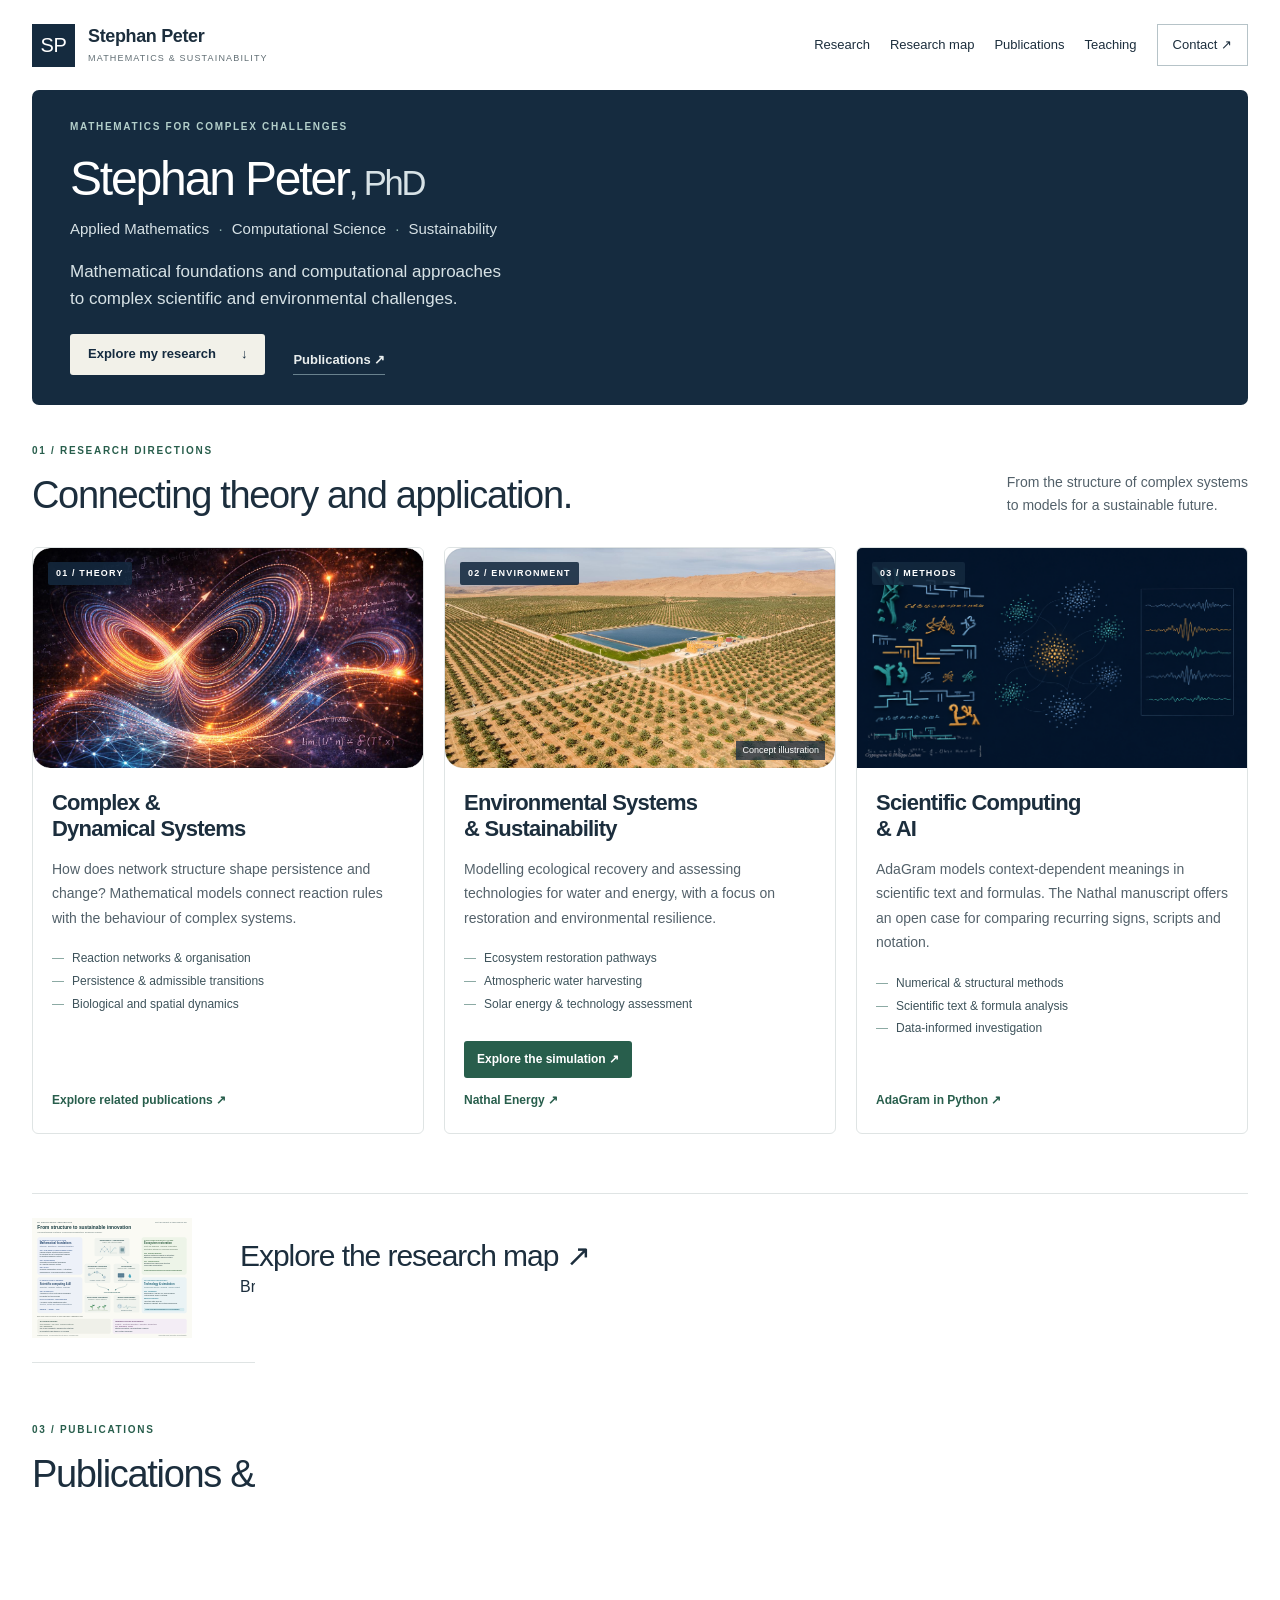
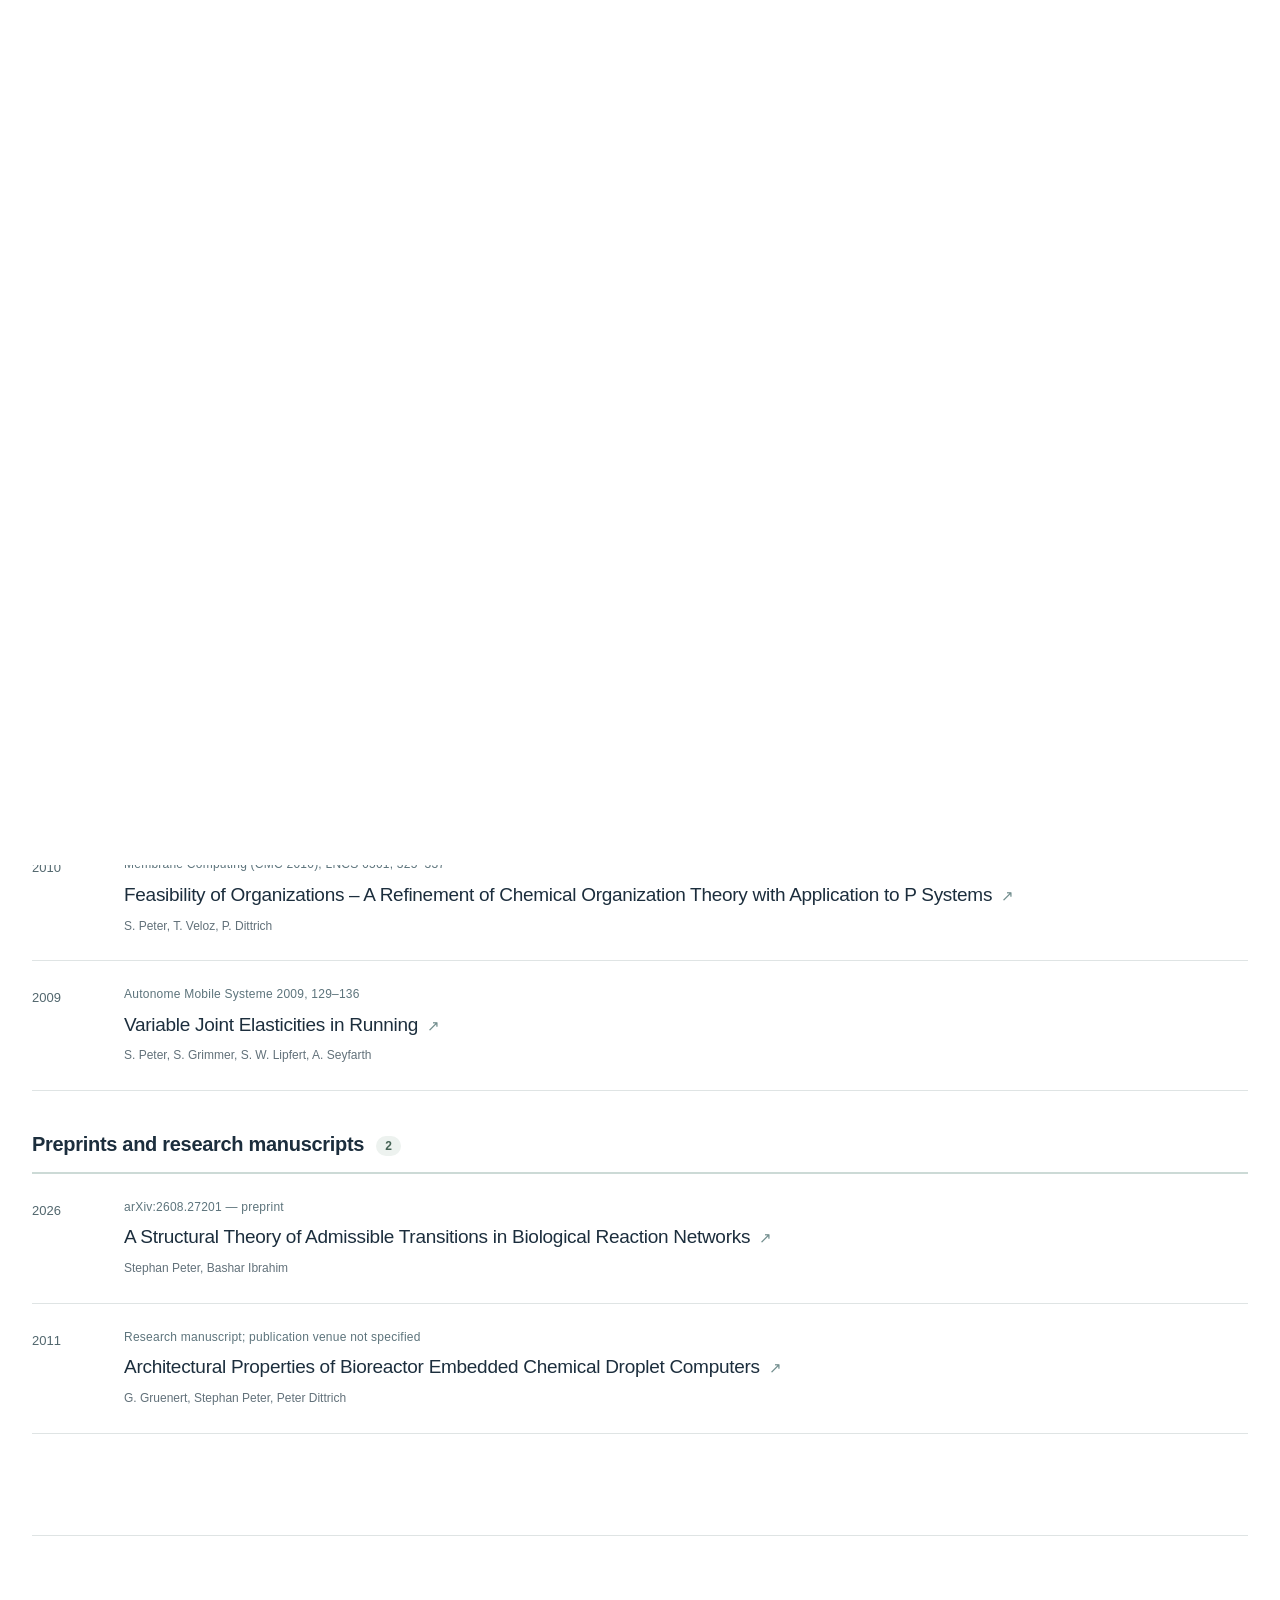
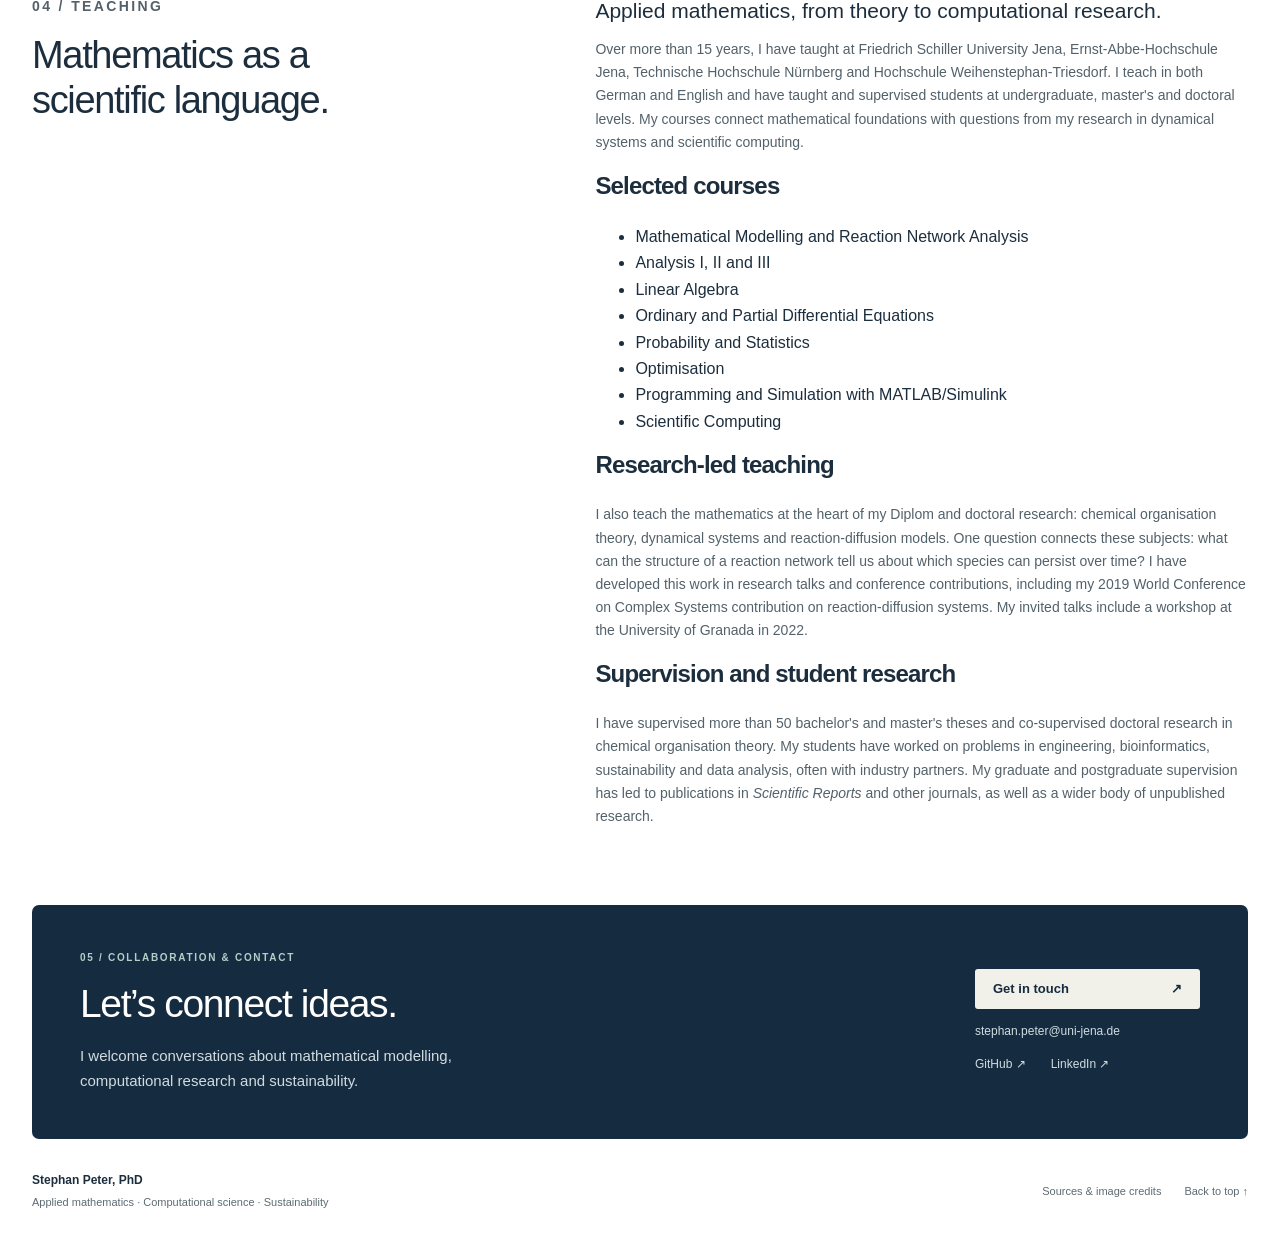
==== index.html @ e154c9c9 "Clarify teaching institutions, languages and supervision outcomes" ====
<!doctype html><html lang="en"><head><meta charset="utf-8"><meta name="viewport" content="width=device-width,initial-scale=1"><meta name="theme-color" content="#152b3f"><title>Stephan Peter, PhD — Mathematics, Computing & Sustainability</title><meta name="description" content="Stephan Peter's research in complex systems, scientific computing and sustainability. Explore publications, research connections and the Nathal Energy simulation."><link rel="icon" href="assets/favicon.svg" type="image/svg+xml"><link rel="stylesheet" href="style.css"><script src="script.js" defer></script></head><body><a class="skip" href="#main">Skip to content</a><header class="site-header"><a class="brand" href="index.html" aria-label="Stephan Peter home"><span class="monogram">SP</span><span>Stephan Peter<span class="brand-sub">MATHEMATICS & SUSTAINABILITY</span></span></a><button class="menu-toggle" aria-controls="navigation" aria-expanded="false">Menu <span aria-hidden="true">☰</span></button><nav id="navigation" aria-label="Main navigation"><a href="index.html#research">Research</a><a href="index.html#research-map">Research map</a><a href="index.html#publications">Publications</a><a href="index.html#teaching">Teaching</a><a href="index.html#contact" class="nav-contact">Contact <span aria-hidden="true">↗</span></a></nav></header><main id="main"><section class="hero" aria-labelledby="hero-title"><div class="hero-inner"><p class="eyebrow light">MATHEMATICS FOR COMPLEX CHALLENGES</p><h1 id="hero-title">Stephan Peter<span class="degree">, PhD</span></h1><p class="hero-fields">Applied Mathematics <span>·</span> Computational Science <span>·</span> Sustainability</p><p class="hero-copy">Mathematical foundations and computational approaches<br class="desktop-break"> to complex scientific and environmental challenges.</p><div class="hero-links"><a class="button cream" href="#research">Explore my research <span aria-hidden="true">↓</span></a><a class="text-link light-link" href="#publications">Publications <span aria-hidden="true">↗</span></a></div></div></section>
<section class="section research" id="research" aria-labelledby="research-title"><div class="section-heading"><div><p class="eyebrow">01 / RESEARCH DIRECTIONS</p><h2 id="research-title">Connecting theory and application.</h2></div><p>From the structure of complex systems<br> to models for a sustainable future.</p></div><div class="research-grid">
<article class="research-card"><div class="card-image"><img src="attractor.png" alt="Luminous trajectories of a dynamical system"><span class="image-index">01 / THEORY</span></div><div class="card-content"><h3>Complex &amp;<br> Dynamical Systems</h3><p>How does network structure shape persistence and change? Mathematical models connect reaction rules with the behaviour of complex systems.</p><ul class="topics"><li>Reaction networks &amp; organisation</li><li>Persistence &amp; admissible transitions</li><li>Biological and spatial dynamics</li></ul><a class="card-link" href="#publications" data-filter-link="All">Explore related publications <span aria-hidden="true">↗</span></a></div></article>
<article class="research-card environment"><div class="card-image"><img src="restoration.png" alt="Orchard and water reservoir in a semi-arid landscape"><span class="image-index">02 / ENVIRONMENT</span><span class="image-note">Concept illustration</span></div><div class="card-content"><h3>Environmental Systems<br> &amp; Sustainability</h3><p>Modelling ecological recovery and assessing technologies for water and energy, with a focus on restoration and environmental resilience.</p><ul class="topics"><li>Ecosystem restoration pathways</li><li>Atmospheric water harvesting</li><li>Solar energy &amp; technology assessment</li></ul><div class="project-actions"><a class="button green" href="https://simulation.nathal-energy.com/en/" target="_blank" rel="noopener noreferrer">Explore the simulation ↗</a><a class="card-link" href="https://www.nathal-energy.com/en/" target="_blank" rel="noopener noreferrer">Nathal Energy ↗</a></div></div></article>
<article class="research-card"><div class="card-image"><img src="symbol-analysis.png" alt="Concept illustration of cryptograms, line codes, context embeddings and signal traces"><img src="assets/formulas.png" alt="Handwritten formula from the Nathal manuscript" style="position:absolute;left:2%;bottom:5%;width:30%;height:13%;object-fit:cover;object-position:top;mix-blend-mode:screen;filter:invert(1)"><span class="image-index">03 / METHODS</span></div><div class="card-content"><h3>Scientific Computing<br> &amp; AI</h3><p>AdaGram models context-dependent meanings in scientific text and formulas. The Nathal manuscript offers an open case for comparing recurring signs, scripts and notation.</p><ul class="topics"><li>Numerical &amp; structural methods</li><li>Scientific text &amp; formula analysis</li><li>Data-informed investigation</li></ul><a class="card-link" href="https://doi.org/10.3390/math13142241" target="_blank" rel="noopener noreferrer">AdaGram in Python ↗</a></div></article></div>
<aside class="manuscript" hidden style="display:none"><div class="manuscript-symbol" aria-hidden="true">⌁</div><div><p class="eyebrow">OPEN RESEARCH QUESTION / SCIENTIFIC COMPUTING & AI</p><h3>The Nathal manuscript</h3><p>A symbolic system awaiting decryption. An invitation to investigate patterns, structure and possible interpretations through computational and interdisciplinary approaches.</p></div><div class="manuscript-links"><a href="https://doi.org/10.13140/RG.2.2.14390.41284" target="_blank" rel="noopener noreferrer">Read the research invitation ↗</a><a href="https://github.com/stephanpeter/line-code" target="_blank" rel="noopener noreferrer">Explore the project on GitHub ↗</a></div></aside></section>
<section class="map-section" id="research-map" aria-labelledby="map-title" style="padding-block:24px"><a href="research-map.html" style="display:flex;align-items:center;gap:clamp(16px,4vw,48px);color:inherit;text-decoration:none"><img src="assets/research-map.svg" alt="" width="160" height="120" style="width:min(27vw,160px);height:auto"><div><h2 id="map-title" style="font-size:clamp(19px,3vw,30px)">Explore the research map &#8599;</h2><p>Browse the connections between research areas and publications.</p></div></a></section>
<section class="section publications" id="publications" aria-labelledby="pub-title"><div class="section-heading"><div><p class="eyebrow">03 / PUBLICATIONS</p><h2 id="pub-title">Publications &amp; research manuscripts.</h2></div><a class="text-link" href="https://scholar.google.de/citations?hl=en&amp;user=OOk8JN8AAAAJ" target="_blank" rel="noopener noreferrer">Google Scholar ↗</a></div><p class="publication-intro">Complete publication list, including journal articles, conference contributions, preprints and research manuscripts.</p><div class="filters" role="group" aria-label="Filter publications"><button class="active" data-filter="All" aria-pressed="true">All 22 entries</button><button data-filter="Journal" aria-pressed="false">Articles &amp; conferences · 20</button><button data-filter="Manuscript" aria-pressed="false">Preprints &amp; manuscripts · 2</button></div><p id="filter-status" class="publication-count" aria-live="polite">22 entries shown</p><div class="paper-list"><section class="pub-group" id="journal-articles"><h3 class="pub-group-title">Journal articles and conference contributions<span>20</span></h3><article class="paper" data-topic="Journal"><span class="paper-year">2027<small>Online 2026</small></span><div><p class="journal">MATCH Communications in Mathematical and in Computer Chemistry 97(3), 963–1010</p><h4><a href="https://doi.org/10.46793/match.97-3.12726" target="_blank" rel="noopener noreferrer">On Persistent Species and Organizations in Reaction–Diffusion–Advection Systems with Boundary Fluxes<span class="external" aria-hidden="true">↗</span></a></h4></div></article><article class="paper" data-topic="Journal"><span class="paper-year">2026<small></small></span><div><p class="journal">Ecological Modelling 519, 111685</p><h4><a href="https://doi.org/10.1016/j.ecolmodel.2026.111685" target="_blank" rel="noopener noreferrer">Reaction-network modeling of restoration pathways in semi-arid agroecosystems<span class="external" aria-hidden="true">↗</span></a></h4><p class="paper-authors">S. Peter, B. Ibrahim</p></div></article><article class="paper" data-topic="Journal"><span class="paper-year">2026<small></small></span><div><p class="journal">MATCH Communications in Mathematical and in Computer Chemistry 96(3), 781–817</p><h4><a href="https://doi.org/10.46793/match.96-3.03426" target="_blank" rel="noopener noreferrer">Chemical Organization Theory: A Structural Framework for Analyzing Reaction Networks<span class="external" aria-hidden="true">↗</span></a></h4><p class="paper-authors">S. Peter, B. Ibrahim</p></div></article><article class="paper" data-topic="Journal"><span class="paper-year">2026<small></small></span><div><p class="journal">Environmental Earth Sciences 85, 72</p><h4><a href="https://doi.org/10.1007/s12665-025-12789-x" target="_blank" rel="noopener noreferrer">Solar-driven atmospheric water yields under climate stress: A 23-year global data analysis<span class="external" aria-hidden="true">↗</span></a></h4><p class="paper-authors">S. Peter, M. B. Sunke, B. Ibrahim</p></div></article><article class="paper" data-topic="Journal"><span class="paper-year">2025<small></small></span><div><p class="journal">Mathematics 13(14), 2241</p><h4><a href="https://doi.org/10.3390/math13142241" target="_blank" rel="noopener noreferrer">AdaGram in Python: An AI Framework for Multi-Sense Embedding in Text and Scientific Formulas<span class="external" aria-hidden="true">↗</span></a></h4><p class="paper-authors">A. J. Arokiaraj, S. Ibrahim, A. Then, B. Ibrahim, S. Peter</p></div></article><article class="paper" data-topic="Journal"><span class="paper-year">2024<small></small></span><div><p class="journal">Mathematics 12(21), 3308</p><h4><a href="https://doi.org/10.3390/math12213308" target="_blank" rel="noopener noreferrer">Intuitive Innovation: Unconventional Modeling and Systems Neurology<span class="external" aria-hidden="true">↗</span></a></h4><p class="paper-authors">S. Peter, B. Ibrahim</p></div></article><article class="paper" data-topic="Journal"><span class="paper-year">2024<small></small></span><div><p class="journal">Biomedicines 12(10), 2334</p><h4><a href="https://doi.org/10.3390/biomedicines12102334" target="_blank" rel="noopener noreferrer">Cell Cycle Complexity: Exploring the Structure of Persistent Subsystems in 414 Models<span class="external" aria-hidden="true">↗</span></a></h4><p class="paper-authors">S. Peter, A. Josephraj, B. Ibrahim</p></div></article><article class="paper" data-topic="Journal"><span class="paper-year">2024<small></small></span><div><p class="journal">Scientific Reports 14, 11202</p><h4><a href="https://doi.org/10.1038/s41598-024-61836-3" target="_blank" rel="noopener noreferrer">Revealing the hierarchical structure of microbial communities<span class="external" aria-hidden="true">↗</span></a></h4><p class="paper-authors">B. Ruth, S. Peter, B. Ibrahim, P. Dittrich</p></div></article><article class="paper" data-topic="Journal"><span class="paper-year">2023<small></small></span><div><p class="journal">Scientific Reports 13, 17169</p><h4><a href="https://doi.org/10.1038/s41598-023-44244-x" target="_blank" rel="noopener noreferrer">Computing all persistent subspaces of a reaction-diffusion system<span class="external" aria-hidden="true">↗</span></a></h4><p class="paper-authors">S. Peter, L. Woitke, P. Dittrich, B. Ibrahim</p></div></article><article class="paper" data-topic="Journal"><span class="paper-year">2023<small></small></span><div><p class="journal">MATCH Communications in Mathematical and in Computer Chemistry 90(2), 471–494</p><h4><a href="https://doi.org/10.46793/match.90-2.471I" target="_blank" rel="noopener noreferrer">Persistent Subspaces of Reaction-Based Dynamical Systems<span class="external" aria-hidden="true">↗</span></a></h4><p class="paper-authors">B. Ibrahim, S. Peter</p></div></article><article class="paper" data-topic="Journal"><span class="paper-year">2022<small></small></span><div><p class="journal">Sustainability 14(9), 5525</p><h4><a href="https://doi.org/10.3390/su14095525" target="_blank" rel="noopener noreferrer">Performance Analysis of a Solar-Powered Multi-Purpose Supply Container<span class="external" aria-hidden="true">↗</span></a></h4><p class="paper-authors">S. Peter, M. Schirmer, P. Lathan, G. Stimpfl, B. Ibrahim</p></div></article><article class="paper" data-topic="Journal"><span class="paper-year">2021<small></small></span><div><p class="journal">SIAM Journal on Applied Dynamical Systems 20(4), 2037–2076</p><h4><a href="https://doi.org/10.1137/21M1396708" target="_blank" rel="noopener noreferrer">Linking Network Structure and Dynamics to Describe the Set of Persistent Species in Reaction-Diffusion Systems<span class="external" aria-hidden="true">↗</span></a></h4><p class="paper-authors">S. Peter, B. Ibrahim, P. Dittrich</p></div></article><article class="paper" data-topic="Journal"><span class="paper-year">2021<small>Online 2020</small></span><div><p class="journal">Viruses 13(1), 14</p><h4><a href="https://doi.org/10.3390/v13010014" target="_blank" rel="noopener noreferrer">Structure and Hierarchy of SARS-CoV-2 Infection Dynamics Models Revealed by Reaction Network Analysis<span class="external" aria-hidden="true">↗</span></a></h4><p class="paper-authors">S. Peter, P. Dittrich, B. Ibrahim</p></div></article><article class="paper" data-topic="Journal"><span class="paper-year">2020<small></small></span><div><p class="journal">Ecological Complexity 43, 100855</p><h4><a href="https://doi.org/10.1016/j.ecocom.2020.100855" target="_blank" rel="noopener noreferrer">Organizations in reaction-diffusion systems: Effects of diffusion and boundary conditions<span class="external" aria-hidden="true">↗</span></a></h4><p class="paper-authors">S. Peter, F. Ghanim, P. Dittrich, B. Ibrahim</p></div></article><article class="paper" data-topic="Journal"><span class="paper-year">2019<small></small></span><div><p class="journal">Viruses 11(5), 449</p><h4><a href="https://doi.org/10.3390/v11050449" target="_blank" rel="noopener noreferrer">Structure and Hierarchy of Influenza Virus Models Revealed by Reaction Network Analysis<span class="external" aria-hidden="true">↗</span></a></h4><p class="paper-authors">S. Peter, M. Hölzer, K. Lamkiewicz, P. S. di Fenizio, H. Al Hwaeer, M. Marz, et al.</p></div></article><article class="paper" data-topic="Journal"><span class="paper-year">2019<small></small></span><div><p class="journal">2019 4th World Conference on Complex Systems (WCCS)</p><h4><a href="https://doi.org/10.1109/ICoCS.2019.8930722" target="_blank" rel="noopener noreferrer">Chemical Organization Theory of Reaction-diffusion systems<span class="external" aria-hidden="true">↗</span></a></h4><p class="paper-authors">S. Peter, P. Dittrich, B. Ibrahim</p></div></article><article class="paper" data-topic="Journal"><span class="paper-year">2014<small></small></span><div><p class="journal">Bioinformatics 30(17), i475–i481</p><h4><a href="https://doi.org/10.1093/bioinformatics/btu453" target="_blank" rel="noopener noreferrer">Effects of small particle numbers on long-term behaviour in discrete biochemical systems<span class="external" aria-hidden="true">↗</span></a></h4><p class="paper-authors">P. Kreyssig, C. Wozar, S. Peter, T. Veloz, B. Ibrahim, P. Dittrich</p></div></article><article class="paper" data-topic="Journal"><span class="paper-year">2011<small></small></span><div><p class="journal">Advances in Complex Systems 14(1), 77–96</p><h4><a href="https://doi.org/10.1142/S0219525911002895" target="_blank" rel="noopener noreferrer">On the Relation between Organizations and Limit Sets in Chemical Reaction Systems<span class="external" aria-hidden="true">↗</span></a></h4><p class="paper-authors">S. Peter, P. Dittrich</p></div></article><article class="paper" data-topic="Journal"><span class="paper-year">2010<small></small></span><div><p class="journal">Membrane Computing (CMC 2010), LNCS 6501, 325–337</p><h4><a href="https://doi.org/10.1007/978-3-642-18123-8_25" target="_blank" rel="noopener noreferrer">Feasibility of Organizations – A Refinement of Chemical Organization Theory with Application to P Systems<span class="external" aria-hidden="true">↗</span></a></h4><p class="paper-authors">S. Peter, T. Veloz, P. Dittrich</p></div></article><article class="paper" data-topic="Journal"><span class="paper-year">2009<small></small></span><div><p class="journal">Autonome Mobile Systeme 2009, 129–136</p><h4><a href="https://doi.org/10.1007/978-3-642-10284-4_17" target="_blank" rel="noopener noreferrer">Variable Joint Elasticities in Running<span class="external" aria-hidden="true">↗</span></a></h4><p class="paper-authors">S. Peter, S. Grimmer, S. W. Lipfert, A. Seyfarth</p></div></article></section><section class="pub-group" id="research-manuscripts"><h3 class="pub-group-title">Preprints and research manuscripts<span>2</span></h3><article class="paper" data-topic="Manuscript"><span class="paper-year">2026<small></small></span><div><p class="journal">arXiv:2608.27201 — preprint</p><h4><a href="https://arxiv.org/abs/2608.27201" target="_blank" rel="noopener noreferrer">A Structural Theory of Admissible Transitions in Biological Reaction Networks<span class="external" aria-hidden="true">↗</span></a></h4><p class="paper-authors">Stephan Peter, Bashar Ibrahim</p></div></article><article class="paper" data-topic="Manuscript"><span class="paper-year">2011<small></small></span><div><p class="journal">Research manuscript; publication venue not specified</p><h4><a href="https://www.researchgate.net/publication/265188910_Architectural_Properties_of_Bioreactor_Embedded_Chemical_Droplet_Computers" target="_blank" rel="noopener noreferrer">Architectural Properties of Bioreactor Embedded Chemical Droplet Computers<span class="external" aria-hidden="true">↗</span></a></h4><p class="paper-authors">G. Gruenert, Stephan Peter, Peter Dittrich</p></div></article></section></div></section>
<section class="teaching section" id="teaching" aria-labelledby="teaching-title"><div><p class="eyebrow">04 / TEACHING</p><h2 id="teaching-title">Mathematics as a<br> scientific language.</h2></div><div><p class="large-copy">Applied mathematics, from theory to computational research.</p>
<p>Over more than 15 years, I have taught at Friedrich Schiller University Jena, Ernst-Abbe-Hochschule Jena, Technische Hochschule N&uuml;rnberg and Hochschule Weihenstephan-Triesdorf. I teach in both German and English and have taught and supervised students at undergraduate, master's and doctoral levels. My courses connect mathematical foundations with questions from my research in dynamical systems and scientific computing.</p>
<h3>Selected courses</h3><ul><li>Mathematical Modelling and Reaction Network Analysis</li><li>Analysis I, II and III</li><li>Linear Algebra</li><li>Ordinary and Partial Differential Equations</li><li>Probability and Statistics</li><li>Optimisation</li><li>Programming and Simulation with MATLAB/Simulink</li><li>Scientific Computing</li></ul>
<h3>Research-led teaching</h3><p>I also teach the mathematics at the heart of my Diplom and doctoral research: chemical organisation theory, dynamical systems and reaction-diffusion models. One question connects these subjects: what can the structure of a reaction network tell us about which species can persist over time? I have developed this work in research talks and conference contributions, including my <a href="https://doi.org/10.1109/ICoCS.2019.8930722">2019 World Conference on Complex Systems contribution on reaction-diffusion systems</a>. My invited talks include a workshop at the University of Granada in 2022.</p>
<h3>Supervision and student research</h3><p>I have supervised more than 50 bachelor's and master's theses and co-supervised doctoral research in chemical organisation theory. My students have worked on problems in engineering, bioinformatics, sustainability and data analysis, often with industry partners. My graduate and postgraduate supervision has led to <a href="https://doi.org/10.1038/s41598-023-44244-x">publications in <em>Scientific Reports</em></a> and other journals, as well as a wider body of unpublished research.</p></div></section>
<section class="contact" id="contact" aria-labelledby="contact-title"><div><p class="eyebrow light">05 / COLLABORATION & CONTACT</p><h2 id="contact-title">Let’s connect ideas.</h2><p>I welcome conversations about mathematical modelling,<br class="desktop-break"> computational research and sustainability.</p></div><div class="contact-actions"><a class="button cream" href="mailto:stephan.peter@uni-jena.de">Get in touch <span aria-hidden="true">↗</span></a><span class="contact-email">stephan.peter@uni-jena.de</span><div><a href="https://github.com/stephanpeter" target="_blank" rel="noopener noreferrer">GitHub ↗</a><a href="https://www.linkedin.com/in/dr-stephan-peter-806916238/" target="_blank" rel="noopener noreferrer">LinkedIn ↗</a></div></div></section></main><footer class="footer"><div><strong>Stephan Peter, PhD</strong><span>Applied mathematics · Computational science · Sustainability</span></div><div><a href="sources.html">Sources & image credits</a><a href="#main">Back to top ↑</a></div></footer></body></html>
---- style.css ----
/* Original layout created for this draft. No external fonts or libraries. */
:root{--navy:#152b3f;--ink:#1c2e3d;--muted:#53616a;--green:#285e4c;--paper:#fff;--cream:#f6f5ef;--line:#dfe4e4;--teal:#8dbab3;--max:1240px}*{box-sizing:border-box}html{scroll-behavior:smooth;scroll-padding-top:104px}body{margin:0;background:var(--paper);font-family:Arial,Helvetica,sans-serif;color:var(--ink);line-height:1.65;font-size:16px}a{color:inherit;text-decoration:none}a:hover{text-decoration:underline;text-underline-offset:5px}button{font:inherit;cursor:pointer}img{max-width:100%;display:block}button,a{-webkit-tap-highlight-color:transparent}a:focus-visible,button:focus-visible,summary:focus-visible,[tabindex]:focus-visible{outline:3px solid #bf7725;outline-offset:5px}h1,h2,h3,p{margin-top:0}h1,h2,h3{line-height:1.18;letter-spacing:-.035em}h2{font-size:clamp(28px,3.1vw,38px);font-weight:500;margin-bottom:0}h3{font-size:24px;font-weight:600}p{margin-bottom:18px}button{border-radius:0}[hidden]{display:none!important}.skip{position:absolute;left:20px;top:-80px;z-index:100;background:white;padding:12px}.skip:focus{top:12px}.site-header{max-width:var(--max);margin:auto;min-height:105px;display:flex;align-items:center;justify-content:space-between;gap:25px;padding:20px 0}.brand{display:flex;align-items:center;gap:13px;font-size:18px;font-weight:600;letter-spacing:-.02em;line-height:1.2}.brand:hover{text-decoration:none}.monogram{display:grid;place-items:center;width:43px;height:43px;background:var(--navy);color:white;font-size:20px;font-weight:400}.brand-sub{display:block;font-size:9px;font-weight:500;letter-spacing:.13em;margin-top:6px;color:#606d73}.site-header nav{display:flex;align-items:center;gap:27px;font-size:13px}.nav-contact{padding:9px 15px;border:1px solid #b6c3c8}.menu-toggle{display:none}.hero{max-width:var(--max);margin:0 auto;background:var(--navy);color:white;position:relative;display:grid;grid-template-columns:1fr 300px;padding:48px 48px 45px;overflow:hidden;border-radius:7px}.eyebrow{font-size:10px;letter-spacing:.17em;font-weight:700;color:var(--green);margin-bottom:15px}.eyebrow.light{color:#b3cfca}.hero h1{font-size:clamp(40px,4.6vw,60px);letter-spacing:-.045em;font-weight:500;margin-bottom:15px}.degree{font-size:.72em;font-weight:400;color:#d7e2e6}.hero-fields{font-size:15px;color:#d7e2e6;margin-bottom:24px}.hero-fields span{padding:0 5px;color:#91b6b1}.hero-copy{font-size:17px;line-height:1.6;color:#d7e2e6;margin-bottom:29px}.hero-links{display:flex;align-items:center;gap:28px}.button{display:inline-flex;align-items:center;justify-content:space-between;gap:25px;padding:12px 18px;font-size:13px;font-weight:600;line-height:1.3;border-radius:3px;transition:background .2s,transform .2s}.button:hover{text-decoration:none;transform:translateY(-2px)}.cream{background:#f2f1e9;color:var(--navy)}.cream:hover{background:#fff}.green{background:var(--green);color:white}.green:hover{background:#1c493a}.text-link{font-size:13px;font-weight:600;border-bottom:1px solid #b9c5c6;padding-bottom:4px;white-space:normal;align-self:flex-end}.text-link:hover{text-decoration:none;border-color:var(--ink)}.light-link{color:#e8eded;border-color:#69828e}.hero-art{align-self:center;color:#9bc1bb;opacity:.65;text-align:center;position:relative}.hero-art svg{width:100%;display:block}.hero-art span{font-size:8px;letter-spacing:.2em}.section,.map-section{max-width:var(--max);margin:0 auto;padding:59px 0}.section-heading{display:flex;align-items:flex-end;justify-content:space-between;gap:35px;margin-bottom:30px}.section-heading p:not(.eyebrow){font-size:14px;color:var(--muted);margin:0}.section-heading .eyebrow{margin-bottom:13px}.research-grid{display:grid;grid-template-columns:repeat(3,minmax(0,1fr));gap:26px}.research-card{border:1px solid var(--line);border-radius:6px;overflow:hidden;display:flex;flex-direction:column;background:white}.card-image{position:relative;overflow:hidden;aspect-ratio:1.7;background:var(--navy)}.card-image img{width:100%;height:100%;object-fit:cover;transition:transform .4s}.research-card:hover .card-image img{transform:scale(1.025)}.image-index{position:absolute;top:14px;left:15px;font-size:9px;font-weight:700;letter-spacing:.13em;color:white;background:#14293ede;padding:4px 8px;border-radius:2px}.image-note{position:absolute;bottom:8px;right:10px;color:white;background:#14293ebd;padding:2px 6px;font-size:9px}.card-content{padding:25px 23px 24px;display:flex;flex-direction:column;flex:1}.card-content h3{font-size:24px;margin-bottom:15px}.card-content p{font-size:14px;line-height:1.75;color:var(--muted);margin-bottom:17px}.topics{padding:0;margin:0 0 25px;list-style:none;color:#3e535b;font-size:12px;line-height:1.9}.topics li:before{content:'—';color:#7d9f98;margin-right:8px}.card-link{font-size:12px;font-weight:600;color:var(--green);margin-top:auto;display:inline-block}.project-actions{margin-top:auto;display:flex;align-items:flex-start;gap:13px;flex-direction:column}.project-actions .button{font-size:12px;padding:11px 13px;gap:12px}.manuscript{display:grid;grid-template-columns:48px 1fr 245px;gap:24px;margin-top:25px;padding:28px;background:#f3f5f6;border:1px solid #e4e8ea;border-radius:5px;align-items:center}.manuscript-symbol{font-size:50px;color:#739299;line-height:1}.manuscript .eyebrow{font-size:9px;margin-bottom:8px;color:#526c7a}.manuscript h3{font-size:21px;margin-bottom:8px}.manuscript p:not(.eyebrow){font-size:13px;line-height:1.7;color:var(--muted);margin:0}.manuscript-links{display:flex;flex-direction:column;gap:12px;font-size:12px;font-weight:600;color:var(--green)}.map-section{border-top:1px solid var(--line);border-bottom:1px solid var(--line)}.section-intro{font-size:15px;color:var(--muted);max-width:710px;margin-top:-7px;margin-bottom:27px}.map-preview{display:block;position:relative;background:#fafaf4;border:1px solid #dce2db;border-radius:6px;overflow:hidden}.map-preview img{width:100%;height:auto}.map-open{position:absolute;bottom:24px;right:24px;background:var(--navy);color:white;font-size:12px;font-weight:600;padding:11px 18px;border-radius:3px;box-shadow:0 3px 12px #0002}.map-summary{display:grid;grid-template-columns:repeat(3,1fr);gap:28px;margin-top:23px}.map-summary p{font-size:13px;line-height:1.7;color:var(--muted);margin-bottom:0}.map-summary strong{display:block;color:var(--ink);font-size:14px}.filters{display:flex;gap:7px;flex-wrap:wrap;margin:28px 0 12px}.filters button{border:1px solid transparent;background:transparent;font-size:12px;padding:8px 14px;color:#4d6067;border-radius:3px}.filters button.active{background:#e8f0eb;color:#214a3b;border-color:#d5e3da}.filters button:hover{background:#eef1f1}.paper{display:grid;grid-template-columns:55px 1fr 100px;gap:20px;padding:24px 0;border-bottom:1px solid var(--line);align-items:start}.paper-year{font-size:13px;color:#52676e;padding-top:2px}.journal{font-size:10px;letter-spacing:.08em;text-transform:uppercase;color:#5d747c;margin-bottom:7px}.paper h3{font-size:19px;line-height:1.45;letter-spacing:-.015em;margin:0;font-weight:500}.external{padding-left:9px;color:#728e8e;font-size:15px}.paper-topic{font-size:10px;color:#50646a;border:1px solid #dce4e5;padding:3px 8px;justify-self:end;border-radius:3px}.publication-note{font-size:12px;color:#637278;margin-top:22px}.teaching{border-top:1px solid var(--line);display:grid;grid-template-columns:1fr 1.35fr;gap:80px}.teaching .large-copy{font-size:21px;color:var(--ink);line-height:1.5;margin-bottom:12px}.teaching p{font-size:14px;color:var(--muted)}.teaching-topics{display:flex;flex-wrap:wrap;gap:7px;margin:22px 0 26px}.teaching-topics span{background:#f3f4f1;border:1px solid #e5e8e0;padding:5px 10px;font-size:11px}.contact{max-width:var(--max);margin:0 auto 0;background:var(--navy);color:white;border-radius:7px;padding:45px 48px;display:flex;align-items:center;justify-content:space-between;gap:35px}.contact h2{font-size:39px;margin:0 0 17px}.contact p:not(.eyebrow){color:#d0dce1;font-size:15px;margin-bottom:0}.contact-actions{display:flex;flex-direction:column;align-items:flex-start;gap:13px}.contact-actions .button{min-width:225px}.contact-email{font-size:12px;color:#ccdce1}.contact-actions div{display:flex;gap:25px;font-size:12px;color:#d0dce1}.footer{max-width:var(--max);margin:auto;padding:32px 0 35px;display:flex;justify-content:space-between;gap:25px;font-size:11px;color:#5d6b72}.footer strong{display:block;font-size:12px;color:var(--ink);margin-bottom:2px}.footer>div:last-child{display:flex;gap:23px;align-items:center}.sr-only{position:absolute;width:1px;height:1px;padding:0;margin:-1px;overflow:hidden;clip:rect(0,0,0,0);white-space:nowrap;border:0}.map-page{max-width:1440px;margin:auto;padding:30px 35px 50px}.map-page h1,.sources-page h1{font-size:44px;font-weight:500;margin-bottom:10px}.map-toolbar{display:flex;align-items:center;gap:10px;margin:25px 0 14px}.map-toolbar button,.map-toolbar a{background:#f3f5f3;color:var(--ink);border:1px solid #d8e0dd;padding:7px 14px;font-size:13px;border-radius:3px}.map-toolbar output{min-width:45px;text-align:center;font-size:12px}.map-toolbar a{margin-left:auto}.map-scroll{overflow:auto;max-height:80vh;border:1px solid var(--line);background:#fafaf4;border-radius:5px}#map-canvas{width:100%}#map-canvas svg{display:block;width:100%;height:auto;max-width:none}.map-transcript{margin-top:24px}.map-transcript summary{cursor:pointer;font-weight:600;font-size:14px}.map-transcript .map-summary{grid-template-columns:repeat(2,1fr)}.sources-page{max-width:850px;margin:25px auto 60px;padding:0 25px}.sources-page h2{font-size:25px;margin-top:30px;margin-bottom:12px}.sources-page p,.sources-page li{font-size:15px;color:var(--muted)}.sources-page p a,.sources-page li a,.publication-note a{text-decoration:underline;text-underline-offset:3px}
@media(min-width:1550px){:root{--max:1320px}.hero{grid-template-columns:1fr 350px;padding:52px}.card-content{padding:28px}.card-content h3{font-size:26px}}
@media(max-width:1310px){.site-header,.section,.map-section,.footer{margin-left:32px;margin-right:32px}.hero,.contact{margin-left:32px;margin-right:32px}.hero{grid-template-columns:1fr 250px;padding:38px}.hero h1{font-size:50px}.research-grid{gap:20px}.card-content{padding:22px 19px}.card-content h3{font-size:22px}.manuscript{grid-template-columns:32px 1fr 230px;gap:18px}.site-header nav{gap:20px}}
@media(max-width:1000px){.hero{grid-template-columns:1fr 180px}.hero h1{font-size:43px}.hero-fields{font-size:13px}.hero-copy{font-size:15px}.hero-links{gap:20px}.hero-links .text-link{font-size:12px}.card-content h3{font-size:20px}.card-content p{font-size:13px}.card-content{padding:20px 15px}.topics{font-size:11px}.section-heading h2{font-size:30px}.manuscript{grid-template-columns:1fr 215px}.manuscript-symbol{display:none}.site-header nav{gap:16px;font-size:12px}.brand-sub{font-size:8px}.teaching{gap:40px}.footer{flex-direction:column}.image-index{font-size:8px;left:10px;top:10px}.contact{padding:35px}.section-heading>p{display:none}}
@media(max-width:760px){html{scroll-padding-top:20px}.site-header{min-height:85px;margin:0 20px;position:relative;flex-wrap:wrap;padding:19px 0;gap:15px}.brand{font-size:16px}.monogram{width:37px;height:37px;font-size:18px}.menu-toggle{display:block;background:none;border:1px solid #c9d3d4;padding:6px 10px;font-size:12px;color:var(--ink)}.menu-toggle span{margin-left:9px}.site-header nav{width:100%;flex-wrap:wrap;gap:15px 20px;padding:15px 0 2px;border-top:1px solid var(--line);display:none}.site-header nav.open{display:flex}.hero{margin:0 14px;display:block;padding:31px 25px 34px;border-radius:5px}.hero h1{font-size:40px}.hero .eyebrow{font-size:9px}.hero-fields{font-size:13px;line-height:1.8;max-width:330px;margin-bottom:17px}.hero-fields span{padding:0 2px}.hero-copy{font-size:15px;max-width:500px}.hero-art{display:none}.hero-links{gap:22px;flex-wrap:wrap}.hero-links .button{padding:11px 14px;font-size:12px}.desktop-break{display:none}.section,.map-section{margin:0 20px;padding:39px 0}.section-heading{align-items:flex-start;flex-direction:column;gap:16px;margin-bottom:24px}.section-heading h2{font-size:29px;line-height:1.2}.section-heading .text-link{align-self:flex-start}.research-grid{grid-template-columns:1fr;gap:22px}.card-image{aspect-ratio:1.85}.card-content{padding:24px}.card-content h3{font-size:25px}.card-content h3 br{display:none}.card-content p{font-size:15px}.topics{font-size:13px;margin-bottom:20px}.card-link{font-size:13px}.project-actions{flex-direction:row;align-items:center;gap:18px;flex-wrap:wrap}.project-actions .button{font-size:12px}.image-index{font-size:9px;left:14px;top:14px}.manuscript{padding:23px;display:block;margin-top:22px}.manuscript .eyebrow{font-size:8px;line-height:1.7}.manuscript h3{font-size:23px}.manuscript-links{margin-top:18px;font-size:13px}.map-summary{grid-template-columns:1fr;gap:15px}.map-preview{overflow:hidden}.map-open{bottom:10px;right:10px;font-size:10px;padding:7px 10px}.section-intro{font-size:14px}.paper{grid-template-columns:38px 1fr;gap:12px;padding:20px 0}.paper-topic{display:none}.paper h3{font-size:17px}.journal{font-size:9px}.filters{gap:4px;margin-top:5px}.filters button{font-size:11px;padding:7px 9px}.teaching{grid-template-columns:1fr;gap:25px}.teaching h2 br{display:none}.teaching .large-copy{font-size:20px}.contact{margin:0 14px;display:block;padding:30px 25px}.contact h2{font-size:34px}.contact-actions{margin-top:27px}.contact p:not(.eyebrow){font-size:14px}.footer{margin:0 20px;padding-top:26px;gap:19px}.footer>div:last-child{flex-wrap:wrap;gap:12px 20px}.map-page{padding:20px 16px 35px}.map-page h1,.sources-page h1{font-size:36px}.map-toolbar{flex-wrap:wrap;gap:7px}.map-toolbar button,.map-toolbar a{padding:6px 10px;font-size:12px}.map-toolbar a{margin-left:0}.map-transcript .map-summary{grid-template-columns:1fr}.map-scroll{max-height:70vh}.sources-page{padding:0 20px}.map-page .section-heading p{font-size:14px}}
@media(prefers-reduced-motion:reduce){html{scroll-behavior:auto}*,*:before,*:after{transition:none!important}}
@media print{.menu-toggle,.filters,.hero-art,.map-toolbar{display:none!important}.site-header,.hero,.section,.map-section,.contact,.footer{margin:0;padding:20px}.hero,.contact{background:white;color:#152b3f}.hero p,.contact p,.eyebrow.light{color:#29444f!important}.research-card,.paper{break-inside:avoid}.research-grid{grid-template-columns:repeat(3,1fr)}.map-scroll{max-height:none;overflow:visible}#map-canvas{width:100%!important}}

.hero{display:block}.hero-inner{max-width:1000px}

/* Compact masthead keeps the visual research overview close to the introduction. */
@media(min-width:761px){.hero{padding:29px 38px 30px}.hero h1{font-size:48px;margin-bottom:10px}.hero-fields{margin-bottom:16px}.hero-copy{margin-bottom:22px}.research{padding-top:38px}.site-header{min-height:90px}}

/* User-supplied images displayed directly, without regenerating their contents. */
.card-image{aspect-ratio:16/9}.reference-art{width:100%;height:100%;background-image:url('assets/research-reference.png');background-size:206.944444% auto;background-repeat:no-repeat;background-position-y:16.949153%}.reference-theory{background-position-x:2.272727%}.reference-environment{background-position-x:99.025974%}
.publication-intro{max-width:760px;font-size:15px;color:var(--muted)}.publication-count{font-size:12px;color:var(--muted);margin:15px 0 20px}.pub-group{margin:28px 0 42px}.pub-group-title{font-size:20px;letter-spacing:-.015em;border-bottom:2px solid #ccdad6;padding-bottom:15px;margin-bottom:0}.pub-group-title span{display:inline-block;margin-left:12px;border-radius:20px;background:#edf2ef;color:#456355;padding:3px 9px;font-size:12px;vertical-align:middle}.paper{grid-template-columns:72px 1fr}.paper h4{font-size:19px;line-height:1.45;letter-spacing:-.015em;margin:0;font-weight:500}.paper-authors{font-size:12px;color:#62717a;margin:8px 0 0}.paper-year small{display:block;font-size:9px;line-height:1.5;margin-top:6px;color:#71838a}.journal{text-transform:none;letter-spacing:.02em;font-size:12px;line-height:1.55}.publication-note:empty{display:none}@media(max-width:760px){.paper{grid-template-columns:43px 1fr}.paper h4{font-size:17px}.pub-group-title{font-size:18px;line-height:1.4}.journal{font-size:11px}.card-image{aspect-ratio:16/9}}

.manuscript-panel{height:100%;display:grid;grid-template-columns:48% 52%;background:white;overflow:hidden}.manuscript-panel>div{display:grid;grid-template-rows:45% 25% 30%;min-height:0}.card-image .manuscript-panel img{width:100%;height:100%;object-fit:cover;min-height:0}.manuscript-panel>div img{object-position:center top}
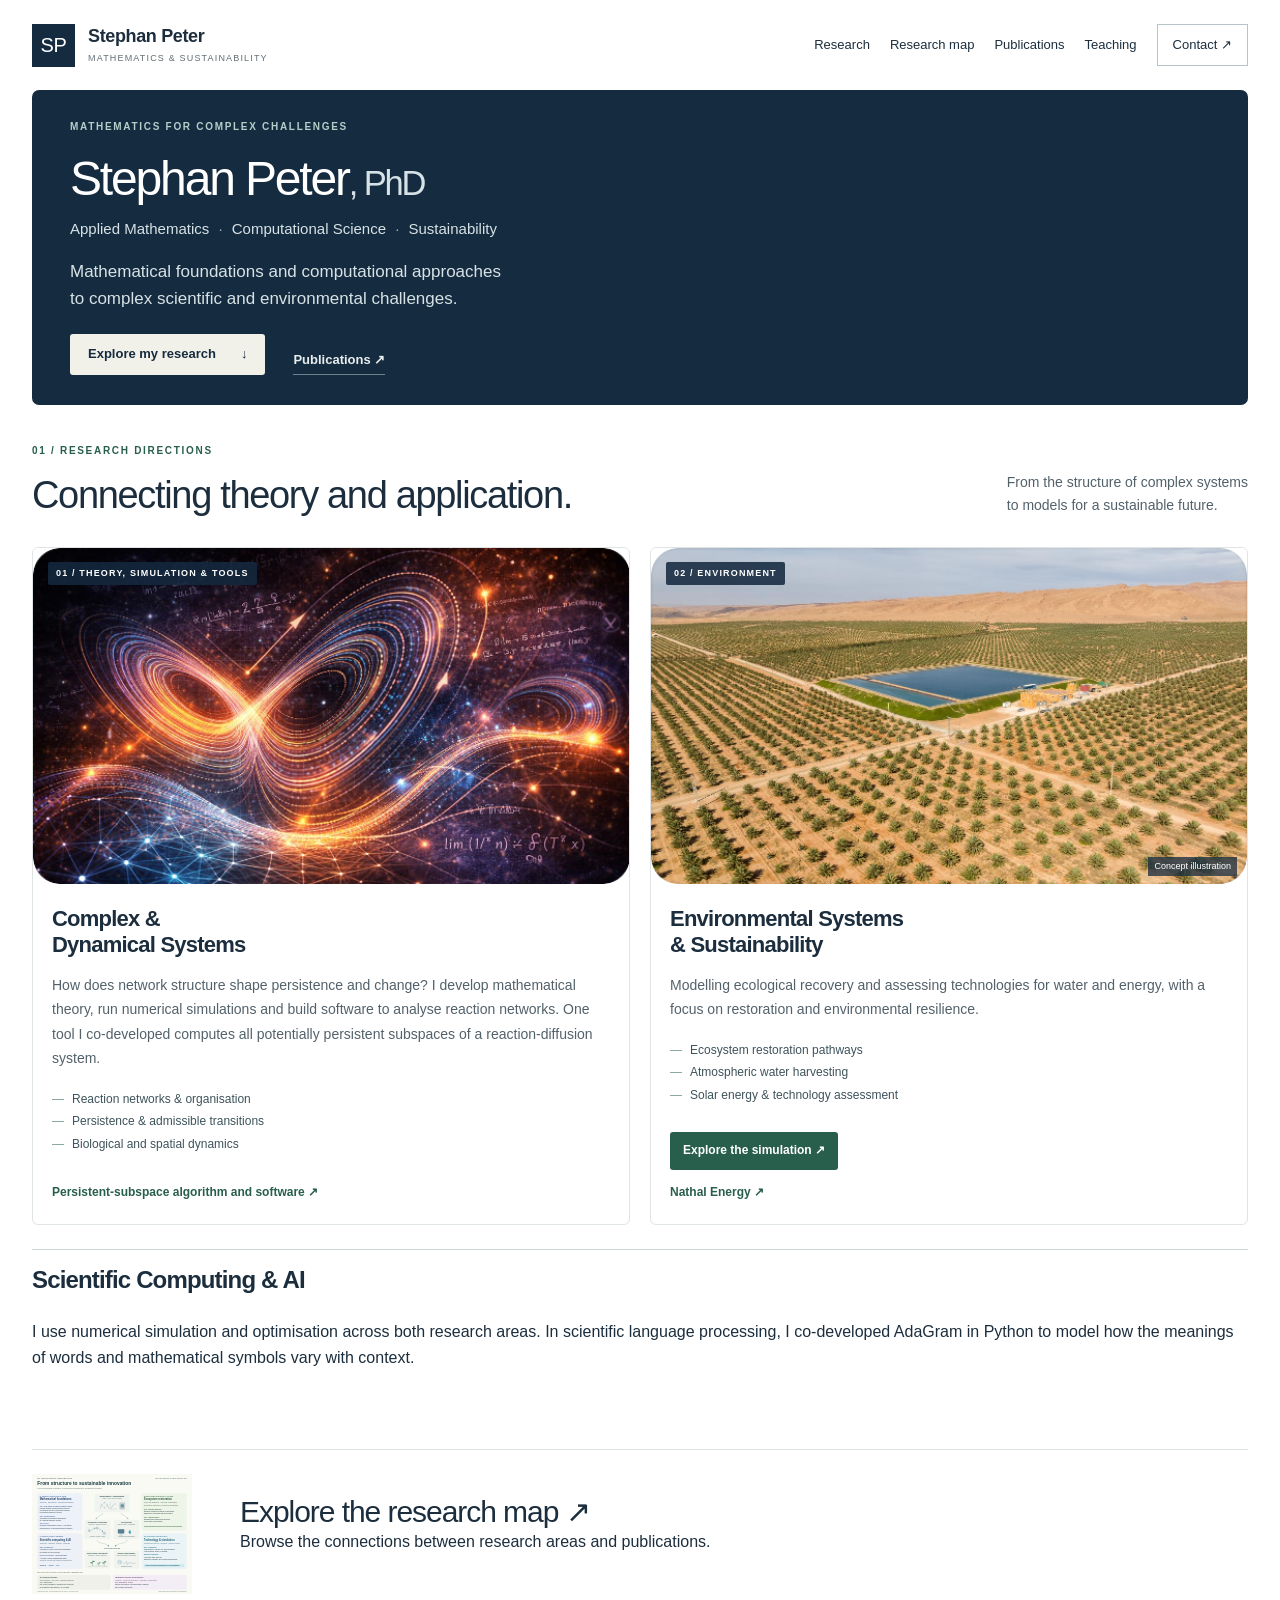
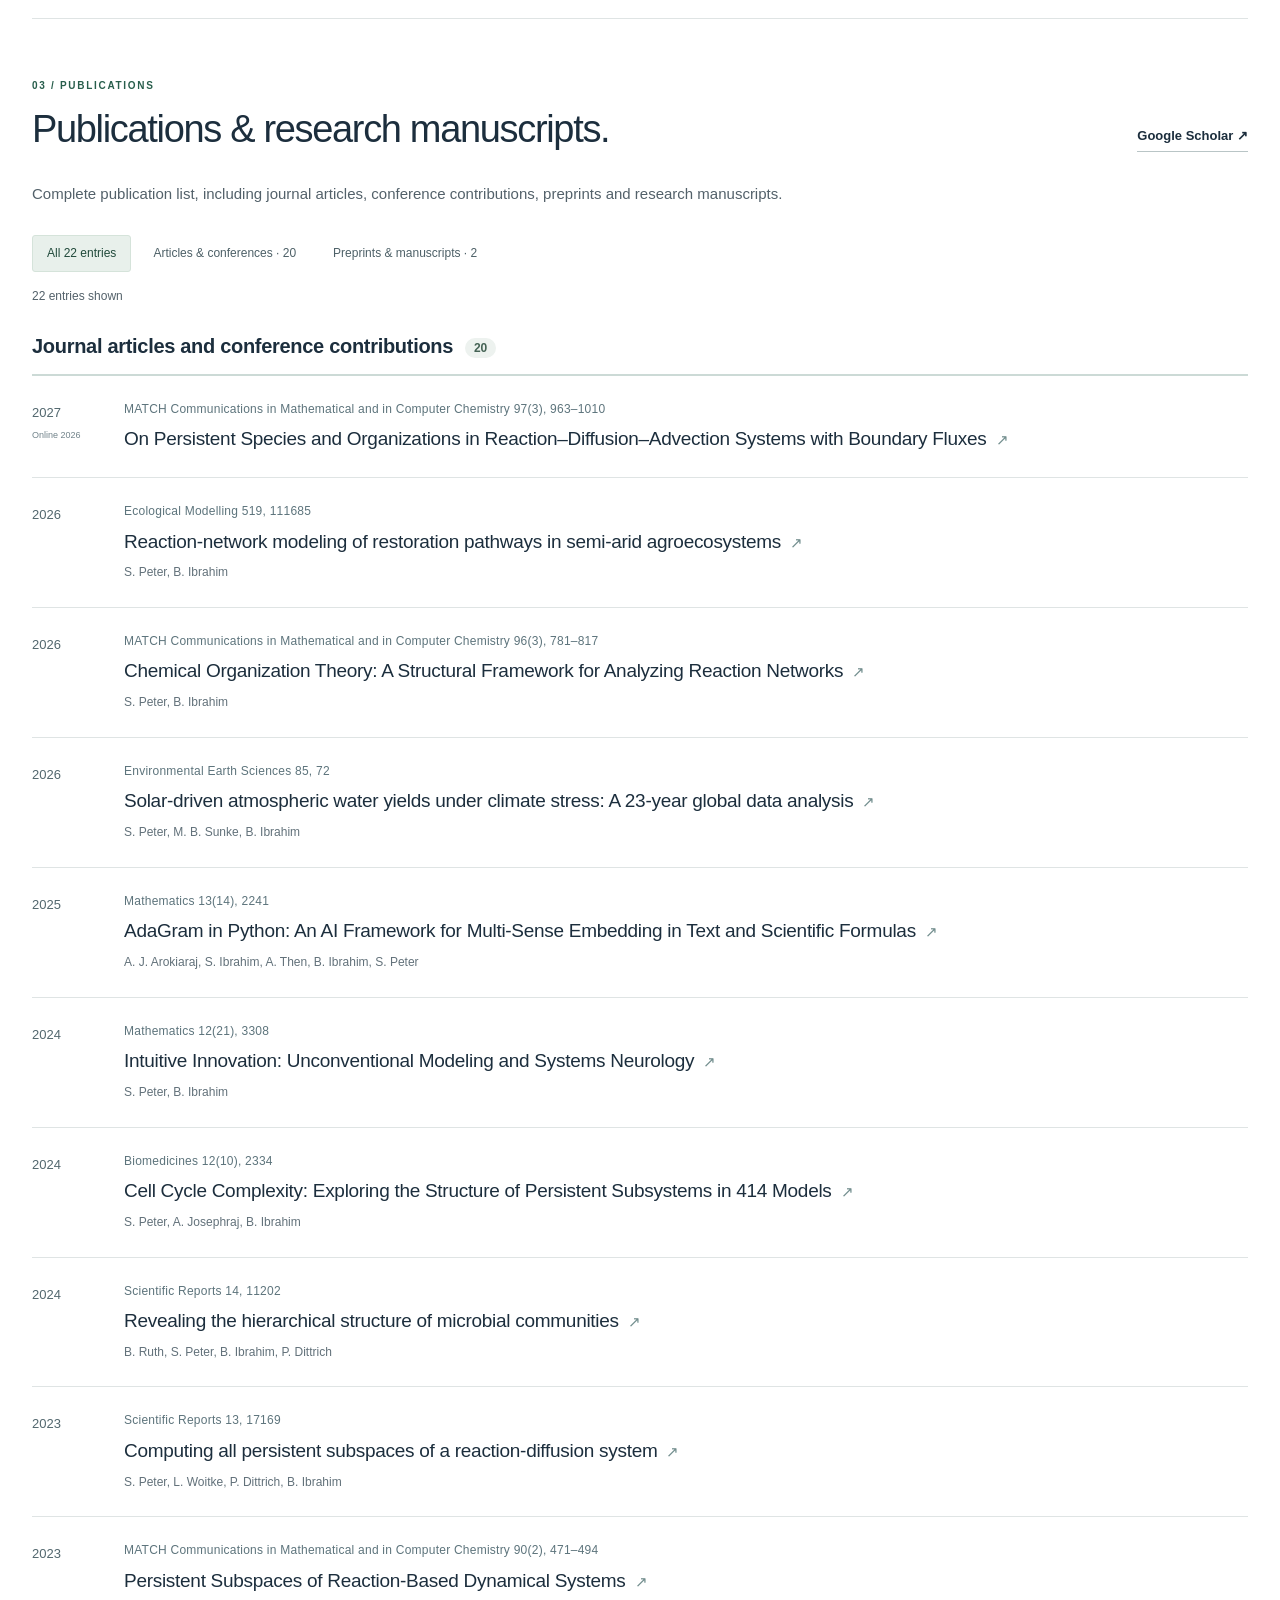
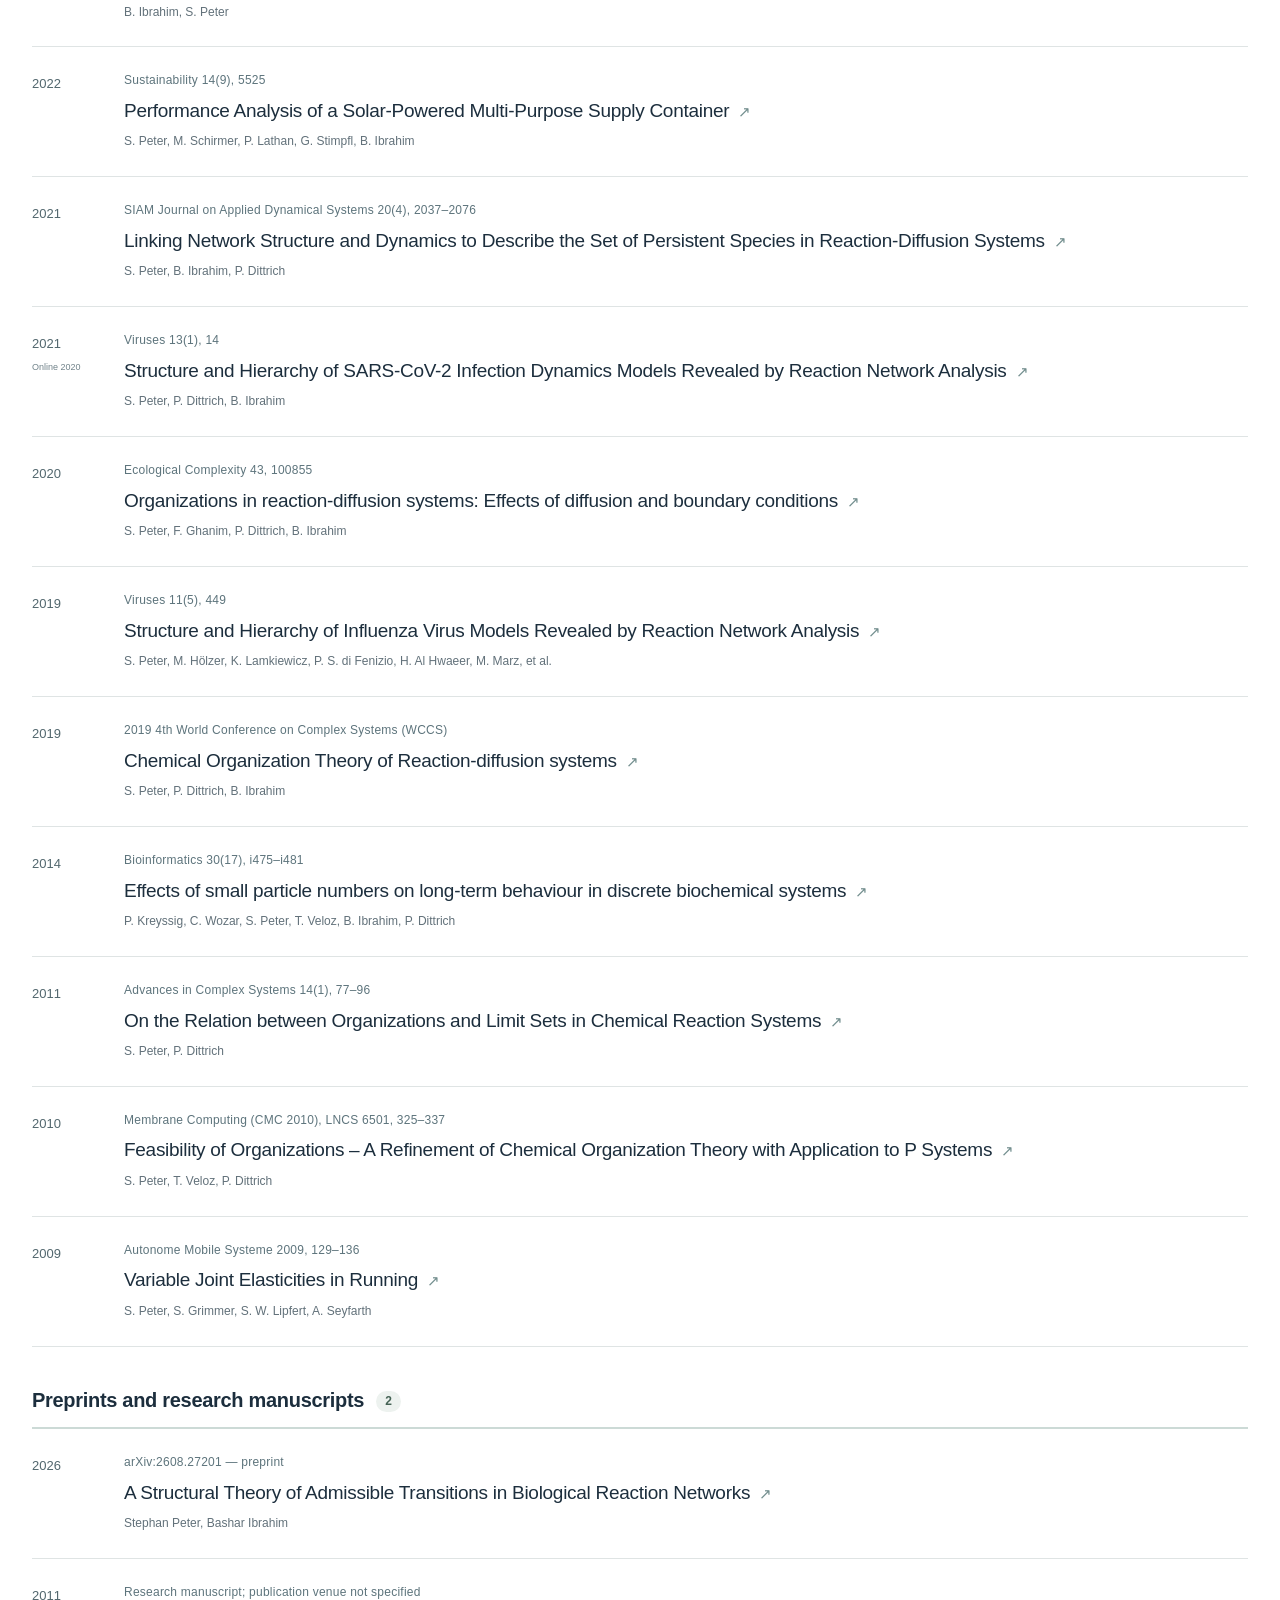
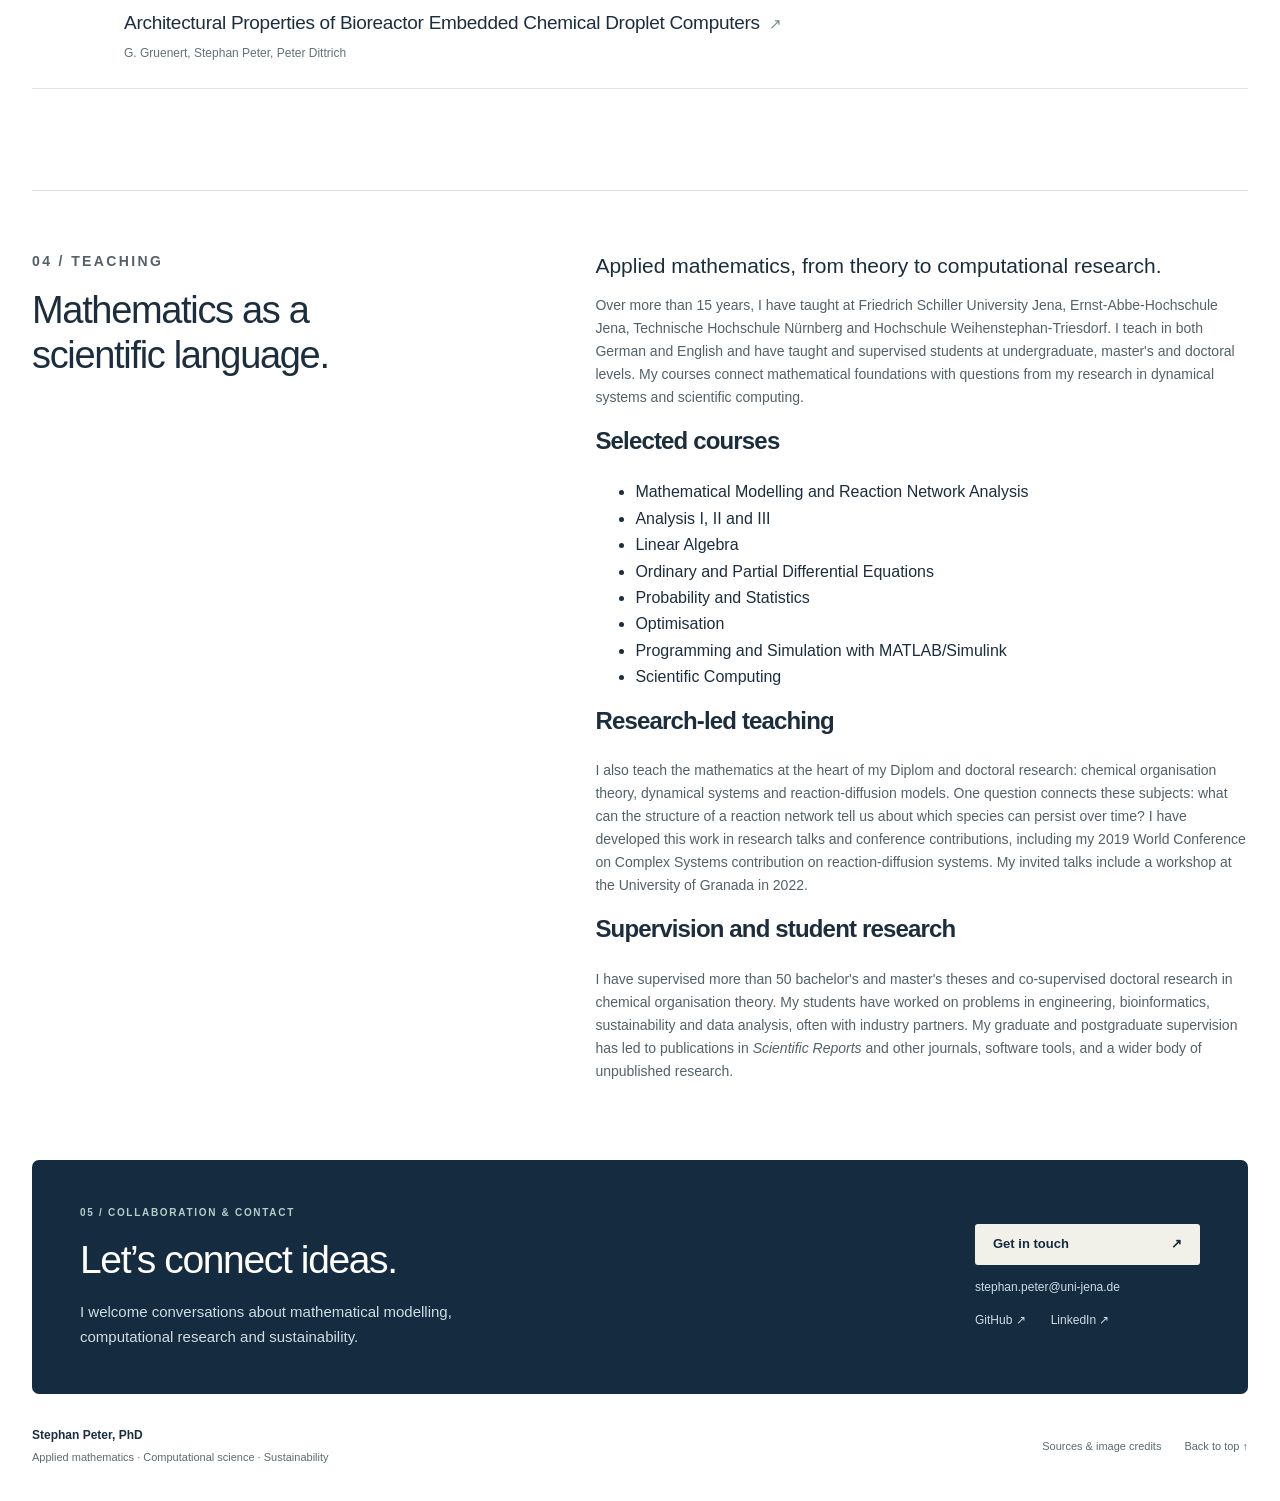
==== commit 6f0cc2b6: "Feature two research directions and place computational methods below" ====
--- a/index.html
+++ b/index.html
@@ -1,8 +1,8 @@
 <!doctype html><html lang="en"><head><meta charset="utf-8"><meta name="viewport" content="width=device-width,initial-scale=1"><meta name="theme-color" content="#152b3f"><title>Stephan Peter, PhD — Mathematics, Computing & Sustainability</title><meta name="description" content="Stephan Peter's research in complex systems, scientific computing and sustainability. Explore publications, research connections and the Nathal Energy simulation."><link rel="icon" href="assets/favicon.svg" type="image/svg+xml"><link rel="stylesheet" href="style.css"><script src="script.js" defer></script></head><body><a class="skip" href="#main">Skip to content</a><header class="site-header"><a class="brand" href="index.html" aria-label="Stephan Peter home"><span class="monogram">SP</span><span>Stephan Peter<span class="brand-sub">MATHEMATICS & SUSTAINABILITY</span></span></a><button class="menu-toggle" aria-controls="navigation" aria-expanded="false">Menu <span aria-hidden="true">☰</span></button><nav id="navigation" aria-label="Main navigation"><a href="index.html#research">Research</a><a href="index.html#research-map">Research map</a><a href="index.html#publications">Publications</a><a href="index.html#teaching">Teaching</a><a href="index.html#contact" class="nav-contact">Contact <span aria-hidden="true">↗</span></a></nav></header><main id="main"><section class="hero" aria-labelledby="hero-title"><div class="hero-inner"><p class="eyebrow light">MATHEMATICS FOR COMPLEX CHALLENGES</p><h1 id="hero-title">Stephan Peter<span class="degree">, PhD</span></h1><p class="hero-fields">Applied Mathematics <span>·</span> Computational Science <span>·</span> Sustainability</p><p class="hero-copy">Mathematical foundations and computational approaches<br class="desktop-break"> to complex scientific and environmental challenges.</p><div class="hero-links"><a class="button cream" href="#research">Explore my research <span aria-hidden="true">↓</span></a><a class="text-link light-link" href="#publications">Publications <span aria-hidden="true">↗</span></a></div></div></section>
-<section class="section research" id="research" aria-labelledby="research-title"><div class="section-heading"><div><p class="eyebrow">01 / RESEARCH DIRECTIONS</p><h2 id="research-title">Connecting theory and application.</h2></div><p>From the structure of complex systems<br> to models for a sustainable future.</p></div><div class="research-grid">
-<article class="research-card"><div class="card-image"><img src="attractor.png" alt="Luminous trajectories of a dynamical system"><span class="image-index">01 / THEORY</span></div><div class="card-content"><h3>Complex &amp;<br> Dynamical Systems</h3><p>How does network structure shape persistence and change? Mathematical models connect reaction rules with the behaviour of complex systems.</p><ul class="topics"><li>Reaction networks &amp; organisation</li><li>Persistence &amp; admissible transitions</li><li>Biological and spatial dynamics</li></ul><a class="card-link" href="#publications" data-filter-link="All">Explore related publications <span aria-hidden="true">↗</span></a></div></article>
+<section class="section research" id="research" aria-labelledby="research-title"><div class="section-heading"><div><p class="eyebrow">01 / RESEARCH DIRECTIONS</p><h2 id="research-title">Connecting theory and application.</h2></div><p>From the structure of complex systems<br> to models for a sustainable future.</p></div><div class="research-grid" style="grid-template-columns:repeat(auto-fit,minmax(min(100%,360px),1fr))">
+<article class="research-card"><div class="card-image"><img src="attractor.png" alt="Luminous trajectories of a dynamical system"><span class="image-index">01 / THEORY, SIMULATION &amp; TOOLS</span></div><div class="card-content"><h3>Complex &amp;<br> Dynamical Systems</h3><p>How does network structure shape persistence and change? I develop mathematical theory, run numerical simulations and build software to analyse reaction networks. One tool I co-developed computes all potentially persistent subspaces of a reaction-diffusion system.</p><ul class="topics"><li>Reaction networks &amp; organisation</li><li>Persistence &amp; admissible transitions</li><li>Biological and spatial dynamics</li></ul><a class="card-link" href="https://doi.org/10.1038/s41598-023-44244-x">Persistent-subspace algorithm and software <span aria-hidden="true">↗</span></a></div></article>
 <article class="research-card environment"><div class="card-image"><img src="restoration.png" alt="Orchard and water reservoir in a semi-arid landscape"><span class="image-index">02 / ENVIRONMENT</span><span class="image-note">Concept illustration</span></div><div class="card-content"><h3>Environmental Systems<br> &amp; Sustainability</h3><p>Modelling ecological recovery and assessing technologies for water and energy, with a focus on restoration and environmental resilience.</p><ul class="topics"><li>Ecosystem restoration pathways</li><li>Atmospheric water harvesting</li><li>Solar energy &amp; technology assessment</li></ul><div class="project-actions"><a class="button green" href="https://simulation.nathal-energy.com/en/" target="_blank" rel="noopener noreferrer">Explore the simulation ↗</a><a class="card-link" href="https://www.nathal-energy.com/en/" target="_blank" rel="noopener noreferrer">Nathal Energy ↗</a></div></div></article>
-<article class="research-card"><div class="card-image"><img src="symbol-analysis.png" alt="Concept illustration of cryptograms, line codes, context embeddings and signal traces"><img src="assets/formulas.png" alt="Handwritten formula from the Nathal manuscript" style="position:absolute;left:2%;bottom:5%;width:30%;height:13%;object-fit:cover;object-position:top;mix-blend-mode:screen;filter:invert(1)"><span class="image-index">03 / METHODS</span></div><div class="card-content"><h3>Scientific Computing<br> &amp; AI</h3><p>AdaGram models context-dependent meanings in scientific text and formulas. The Nathal manuscript offers an open case for comparing recurring signs, scripts and notation.</p><ul class="topics"><li>Numerical &amp; structural methods</li><li>Scientific text &amp; formula analysis</li><li>Data-informed investigation</li></ul><a class="card-link" href="https://doi.org/10.3390/math13142241" target="_blank" rel="noopener noreferrer">AdaGram in Python ↗</a></div></article></div>
+</div><aside style="border-top:1px solid #ccd9d4;margin-top:24px;padding-top:16px"><h3>Scientific Computing &amp; AI</h3><p>I use numerical simulation and optimisation across both research areas. In scientific language processing, I co-developed <a href="https://doi.org/10.3390/math13142241">AdaGram in Python</a> to model how the meanings of words and mathematical symbols vary with context.</p></aside>
 <aside class="manuscript" hidden style="display:none"><div class="manuscript-symbol" aria-hidden="true">⌁</div><div><p class="eyebrow">OPEN RESEARCH QUESTION / SCIENTIFIC COMPUTING & AI</p><h3>The Nathal manuscript</h3><p>A symbolic system awaiting decryption. An invitation to investigate patterns, structure and possible interpretations through computational and interdisciplinary approaches.</p></div><div class="manuscript-links"><a href="https://doi.org/10.13140/RG.2.2.14390.41284" target="_blank" rel="noopener noreferrer">Read the research invitation ↗</a><a href="https://github.com/stephanpeter/line-code" target="_blank" rel="noopener noreferrer">Explore the project on GitHub ↗</a></div></aside></section>
 <section class="map-section" id="research-map" aria-labelledby="map-title" style="padding-block:24px"><a href="research-map.html" style="display:flex;align-items:center;gap:clamp(16px,4vw,48px);color:inherit;text-decoration:none"><img src="assets/research-map.svg" alt="" width="160" height="120" style="width:min(27vw,160px);height:auto"><div><h2 id="map-title" style="font-size:clamp(19px,3vw,30px)">Explore the research map &#8599;</h2><p>Browse the connections between research areas and publications.</p></div></a></section>
 <section class="section publications" id="publications" aria-labelledby="pub-title"><div class="section-heading"><div><p class="eyebrow">03 / PUBLICATIONS</p><h2 id="pub-title">Publications &amp; research manuscripts.</h2></div><a class="text-link" href="https://scholar.google.de/citations?hl=en&amp;user=OOk8JN8AAAAJ" target="_blank" rel="noopener noreferrer">Google Scholar ↗</a></div><p class="publication-intro">Complete publication list, including journal articles, conference contributions, preprints and research manuscripts.</p><div class="filters" role="group" aria-label="Filter publications"><button class="active" data-filter="All" aria-pressed="true">All 22 entries</button><button data-filter="Journal" aria-pressed="false">Articles &amp; conferences · 20</button><button data-filter="Manuscript" aria-pressed="false">Preprints &amp; manuscripts · 2</button></div><p id="filter-status" class="publication-count" aria-live="polite">22 entries shown</p><div class="paper-list"><section class="pub-group" id="journal-articles"><h3 class="pub-group-title">Journal articles and conference contributions<span>20</span></h3><article class="paper" data-topic="Journal"><span class="paper-year">2027<small>Online 2026</small></span><div><p class="journal">MATCH Communications in Mathematical and in Computer Chemistry 97(3), 963–1010</p><h4><a href="https://doi.org/10.46793/match.97-3.12726" target="_blank" rel="noopener noreferrer">On Persistent Species and Organizations in Reaction–Diffusion–Advection Systems with Boundary Fluxes<span class="external" aria-hidden="true">↗</span></a></h4></div></article><article class="paper" data-topic="Journal"><span class="paper-year">2026<small></small></span><div><p class="journal">Ecological Modelling 519, 111685</p><h4><a href="https://doi.org/10.1016/j.ecolmodel.2026.111685" target="_blank" rel="noopener noreferrer">Reaction-network modeling of restoration pathways in semi-arid agroecosystems<span class="external" aria-hidden="true">↗</span></a></h4><p class="paper-authors">S. Peter, B. Ibrahim</p></div></article><article class="paper" data-topic="Journal"><span class="paper-year">2026<small></small></span><div><p class="journal">MATCH Communications in Mathematical and in Computer Chemistry 96(3), 781–817</p><h4><a href="https://doi.org/10.46793/match.96-3.03426" target="_blank" rel="noopener noreferrer">Chemical Organization Theory: A Structural Framework for Analyzing Reaction Networks<span class="external" aria-hidden="true">↗</span></a></h4><p class="paper-authors">S. Peter, B. Ibrahim</p></div></article><article class="paper" data-topic="Journal"><span class="paper-year">2026<small></small></span><div><p class="journal">Environmental Earth Sciences 85, 72</p><h4><a href="https://doi.org/10.1007/s12665-025-12789-x" target="_blank" rel="noopener noreferrer">Solar-driven atmospheric water yields under climate stress: A 23-year global data analysis<span class="external" aria-hidden="true">↗</span></a></h4><p class="paper-authors">S. Peter, M. B. Sunke, B. Ibrahim</p></div></article><article class="paper" data-topic="Journal"><span class="paper-year">2025<small></small></span><div><p class="journal">Mathematics 13(14), 2241</p><h4><a href="https://doi.org/10.3390/math13142241" target="_blank" rel="noopener noreferrer">AdaGram in Python: An AI Framework for Multi-Sense Embedding in Text and Scientific Formulas<span class="external" aria-hidden="true">↗</span></a></h4><p class="paper-authors">A. J. Arokiaraj, S. Ibrahim, A. Then, B. Ibrahim, S. Peter</p></div></article><article class="paper" data-topic="Journal"><span class="paper-year">2024<small></small></span><div><p class="journal">Mathematics 12(21), 3308</p><h4><a href="https://doi.org/10.3390/math12213308" target="_blank" rel="noopener noreferrer">Intuitive Innovation: Unconventional Modeling and Systems Neurology<span class="external" aria-hidden="true">↗</span></a></h4><p class="paper-authors">S. Peter, B. Ibrahim</p></div></article><article class="paper" data-topic="Journal"><span class="paper-year">2024<small></small></span><div><p class="journal">Biomedicines 12(10), 2334</p><h4><a href="https://doi.org/10.3390/biomedicines12102334" target="_blank" rel="noopener noreferrer">Cell Cycle Complexity: Exploring the Structure of Persistent Subsystems in 414 Models<span class="external" aria-hidden="true">↗</span></a></h4><p class="paper-authors">S. Peter, A. Josephraj, B. Ibrahim</p></div></article><article class="paper" data-topic="Journal"><span class="paper-year">2024<small></small></span><div><p class="journal">Scientific Reports 14, 11202</p><h4><a href="https://doi.org/10.1038/s41598-024-61836-3" target="_blank" rel="noopener noreferrer">Revealing the hierarchical structure of microbial communities<span class="external" aria-hidden="true">↗</span></a></h4><p class="paper-authors">B. Ruth, S. Peter, B. Ibrahim, P. Dittrich</p></div></article><article class="paper" data-topic="Journal"><span class="paper-year">2023<small></small></span><div><p class="journal">Scientific Reports 13, 17169</p><h4><a href="https://doi.org/10.1038/s41598-023-44244-x" target="_blank" rel="noopener noreferrer">Computing all persistent subspaces of a reaction-diffusion system<span class="external" aria-hidden="true">↗</span></a></h4><p class="paper-authors">S. Peter, L. Woitke, P. Dittrich, B. Ibrahim</p></div></article><article class="paper" data-topic="Journal"><span class="paper-year">2023<small></small></span><div><p class="journal">MATCH Communications in Mathematical and in Computer Chemistry 90(2), 471–494</p><h4><a href="https://doi.org/10.46793/match.90-2.471I" target="_blank" rel="noopener noreferrer">Persistent Subspaces of Reaction-Based Dynamical Systems<span class="external" aria-hidden="true">↗</span></a></h4><p class="paper-authors">B. Ibrahim, S. Peter</p></div></article><article class="paper" data-topic="Journal"><span class="paper-year">2022<small></small></span><div><p class="journal">Sustainability 14(9), 5525</p><h4><a href="https://doi.org/10.3390/su14095525" target="_blank" rel="noopener noreferrer">Performance Analysis of a Solar-Powered Multi-Purpose Supply Container<span class="external" aria-hidden="true">↗</span></a></h4><p class="paper-authors">S. Peter, M. Schirmer, P. Lathan, G. Stimpfl, B. Ibrahim</p></div></article><article class="paper" data-topic="Journal"><span class="paper-year">2021<small></small></span><div><p class="journal">SIAM Journal on Applied Dynamical Systems 20(4), 2037–2076</p><h4><a href="https://doi.org/10.1137/21M1396708" target="_blank" rel="noopener noreferrer">Linking Network Structure and Dynamics to Describe the Set of Persistent Species in Reaction-Diffusion Systems<span class="external" aria-hidden="true">↗</span></a></h4><p class="paper-authors">S. Peter, B. Ibrahim, P. Dittrich</p></div></article><article class="paper" data-topic="Journal"><span class="paper-year">2021<small>Online 2020</small></span><div><p class="journal">Viruses 13(1), 14</p><h4><a href="https://doi.org/10.3390/v13010014" target="_blank" rel="noopener noreferrer">Structure and Hierarchy of SARS-CoV-2 Infection Dynamics Models Revealed by Reaction Network Analysis<span class="external" aria-hidden="true">↗</span></a></h4><p class="paper-authors">S. Peter, P. Dittrich, B. Ibrahim</p></div></article><article class="paper" data-topic="Journal"><span class="paper-year">2020<small></small></span><div><p class="journal">Ecological Complexity 43, 100855</p><h4><a href="https://doi.org/10.1016/j.ecocom.2020.100855" target="_blank" rel="noopener noreferrer">Organizations in reaction-diffusion systems: Effects of diffusion and boundary conditions<span class="external" aria-hidden="true">↗</span></a></h4><p class="paper-authors">S. Peter, F. Ghanim, P. Dittrich, B. Ibrahim</p></div></article><article class="paper" data-topic="Journal"><span class="paper-year">2019<small></small></span><div><p class="journal">Viruses 11(5), 449</p><h4><a href="https://doi.org/10.3390/v11050449" target="_blank" rel="noopener noreferrer">Structure and Hierarchy of Influenza Virus Models Revealed by Reaction Network Analysis<span class="external" aria-hidden="true">↗</span></a></h4><p class="paper-authors">S. Peter, M. Hölzer, K. Lamkiewicz, P. S. di Fenizio, H. Al Hwaeer, M. Marz, et al.</p></div></article><article class="paper" data-topic="Journal"><span class="paper-year">2019<small></small></span><div><p class="journal">2019 4th World Conference on Complex Systems (WCCS)</p><h4><a href="https://doi.org/10.1109/ICoCS.2019.8930722" target="_blank" rel="noopener noreferrer">Chemical Organization Theory of Reaction-diffusion systems<span class="external" aria-hidden="true">↗</span></a></h4><p class="paper-authors">S. Peter, P. Dittrich, B. Ibrahim</p></div></article><article class="paper" data-topic="Journal"><span class="paper-year">2014<small></small></span><div><p class="journal">Bioinformatics 30(17), i475–i481</p><h4><a href="https://doi.org/10.1093/bioinformatics/btu453" target="_blank" rel="noopener noreferrer">Effects of small particle numbers on long-term behaviour in discrete biochemical systems<span class="external" aria-hidden="true">↗</span></a></h4><p class="paper-authors">P. Kreyssig, C. Wozar, S. Peter, T. Veloz, B. Ibrahim, P. Dittrich</p></div></article><article class="paper" data-topic="Journal"><span class="paper-year">2011<small></small></span><div><p class="journal">Advances in Complex Systems 14(1), 77–96</p><h4><a href="https://doi.org/10.1142/S0219525911002895" target="_blank" rel="noopener noreferrer">On the Relation between Organizations and Limit Sets in Chemical Reaction Systems<span class="external" aria-hidden="true">↗</span></a></h4><p class="paper-authors">S. Peter, P. Dittrich</p></div></article><article class="paper" data-topic="Journal"><span class="paper-year">2010<small></small></span><div><p class="journal">Membrane Computing (CMC 2010), LNCS 6501, 325–337</p><h4><a href="https://doi.org/10.1007/978-3-642-18123-8_25" target="_blank" rel="noopener noreferrer">Feasibility of Organizations – A Refinement of Chemical Organization Theory with Application to P Systems<span class="external" aria-hidden="true">↗</span></a></h4><p class="paper-authors">S. Peter, T. Veloz, P. Dittrich</p></div></article><article class="paper" data-topic="Journal"><span class="paper-year">2009<small></small></span><div><p class="journal">Autonome Mobile Systeme 2009, 129–136</p><h4><a href="https://doi.org/10.1007/978-3-642-10284-4_17" target="_blank" rel="noopener noreferrer">Variable Joint Elasticities in Running<span class="external" aria-hidden="true">↗</span></a></h4><p class="paper-authors">S. Peter, S. Grimmer, S. W. Lipfert, A. Seyfarth</p></div></article></section><section class="pub-group" id="research-manuscripts"><h3 class="pub-group-title">Preprints and research manuscripts<span>2</span></h3><article class="paper" data-topic="Manuscript"><span class="paper-year">2026<small></small></span><div><p class="journal">arXiv:2608.27201 — preprint</p><h4><a href="https://arxiv.org/abs/2608.27201" target="_blank" rel="noopener noreferrer">A Structural Theory of Admissible Transitions in Biological Reaction Networks<span class="external" aria-hidden="true">↗</span></a></h4><p class="paper-authors">Stephan Peter, Bashar Ibrahim</p></div></article><article class="paper" data-topic="Manuscript"><span class="paper-year">2011<small></small></span><div><p class="journal">Research manuscript; publication venue not specified</p><h4><a href="https://www.researchgate.net/publication/265188910_Architectural_Properties_of_Bioreactor_Embedded_Chemical_Droplet_Computers" target="_blank" rel="noopener noreferrer">Architectural Properties of Bioreactor Embedded Chemical Droplet Computers<span class="external" aria-hidden="true">↗</span></a></h4><p class="paper-authors">G. Gruenert, Stephan Peter, Peter Dittrich</p></div></article></section></div></section>
@@ -10,5 +10,5 @@
 <p>Over more than 15 years, I have taught at Friedrich Schiller University Jena, Ernst-Abbe-Hochschule Jena, Technische Hochschule N&uuml;rnberg and Hochschule Weihenstephan-Triesdorf. I teach in both German and English and have taught and supervised students at undergraduate, master's and doctoral levels. My courses connect mathematical foundations with questions from my research in dynamical systems and scientific computing.</p>
 <h3>Selected courses</h3><ul><li>Mathematical Modelling and Reaction Network Analysis</li><li>Analysis I, II and III</li><li>Linear Algebra</li><li>Ordinary and Partial Differential Equations</li><li>Probability and Statistics</li><li>Optimisation</li><li>Programming and Simulation with MATLAB/Simulink</li><li>Scientific Computing</li></ul>
 <h3>Research-led teaching</h3><p>I also teach the mathematics at the heart of my Diplom and doctoral research: chemical organisation theory, dynamical systems and reaction-diffusion models. One question connects these subjects: what can the structure of a reaction network tell us about which species can persist over time? I have developed this work in research talks and conference contributions, including my <a href="https://doi.org/10.1109/ICoCS.2019.8930722">2019 World Conference on Complex Systems contribution on reaction-diffusion systems</a>. My invited talks include a workshop at the University of Granada in 2022.</p>
-<h3>Supervision and student research</h3><p>I have supervised more than 50 bachelor's and master's theses and co-supervised doctoral research in chemical organisation theory. My students have worked on problems in engineering, bioinformatics, sustainability and data analysis, often with industry partners. My graduate and postgraduate supervision has led to <a href="https://doi.org/10.1038/s41598-023-44244-x">publications in <em>Scientific Reports</em></a> and other journals, as well as a wider body of unpublished research.</p></div></section>
+<h3>Supervision and student research</h3><p>I have supervised more than 50 bachelor's and master's theses and co-supervised doctoral research in chemical organisation theory. My students have worked on problems in engineering, bioinformatics, sustainability and data analysis, often with industry partners. My graduate and postgraduate supervision has led to <a href="https://doi.org/10.1038/s41598-023-44244-x">publications in <em>Scientific Reports</em></a> and other journals, software tools, and a wider body of unpublished research.</p></div></section>
 <section class="contact" id="contact" aria-labelledby="contact-title"><div><p class="eyebrow light">05 / COLLABORATION & CONTACT</p><h2 id="contact-title">Let’s connect ideas.</h2><p>I welcome conversations about mathematical modelling,<br class="desktop-break"> computational research and sustainability.</p></div><div class="contact-actions"><a class="button cream" href="mailto:stephan.peter@uni-jena.de">Get in touch <span aria-hidden="true">↗</span></a><span class="contact-email">stephan.peter@uni-jena.de</span><div><a href="https://github.com/stephanpeter" target="_blank" rel="noopener noreferrer">GitHub ↗</a><a href="https://www.linkedin.com/in/dr-stephan-peter-806916238/" target="_blank" rel="noopener noreferrer">LinkedIn ↗</a></div></div></section></main><footer class="footer"><div><strong>Stephan Peter, PhD</strong><span>Applied mathematics · Computational science · Sustainability</span></div><div><a href="sources.html">Sources & image credits</a><a href="#main">Back to top ↑</a></div></footer></body></html>
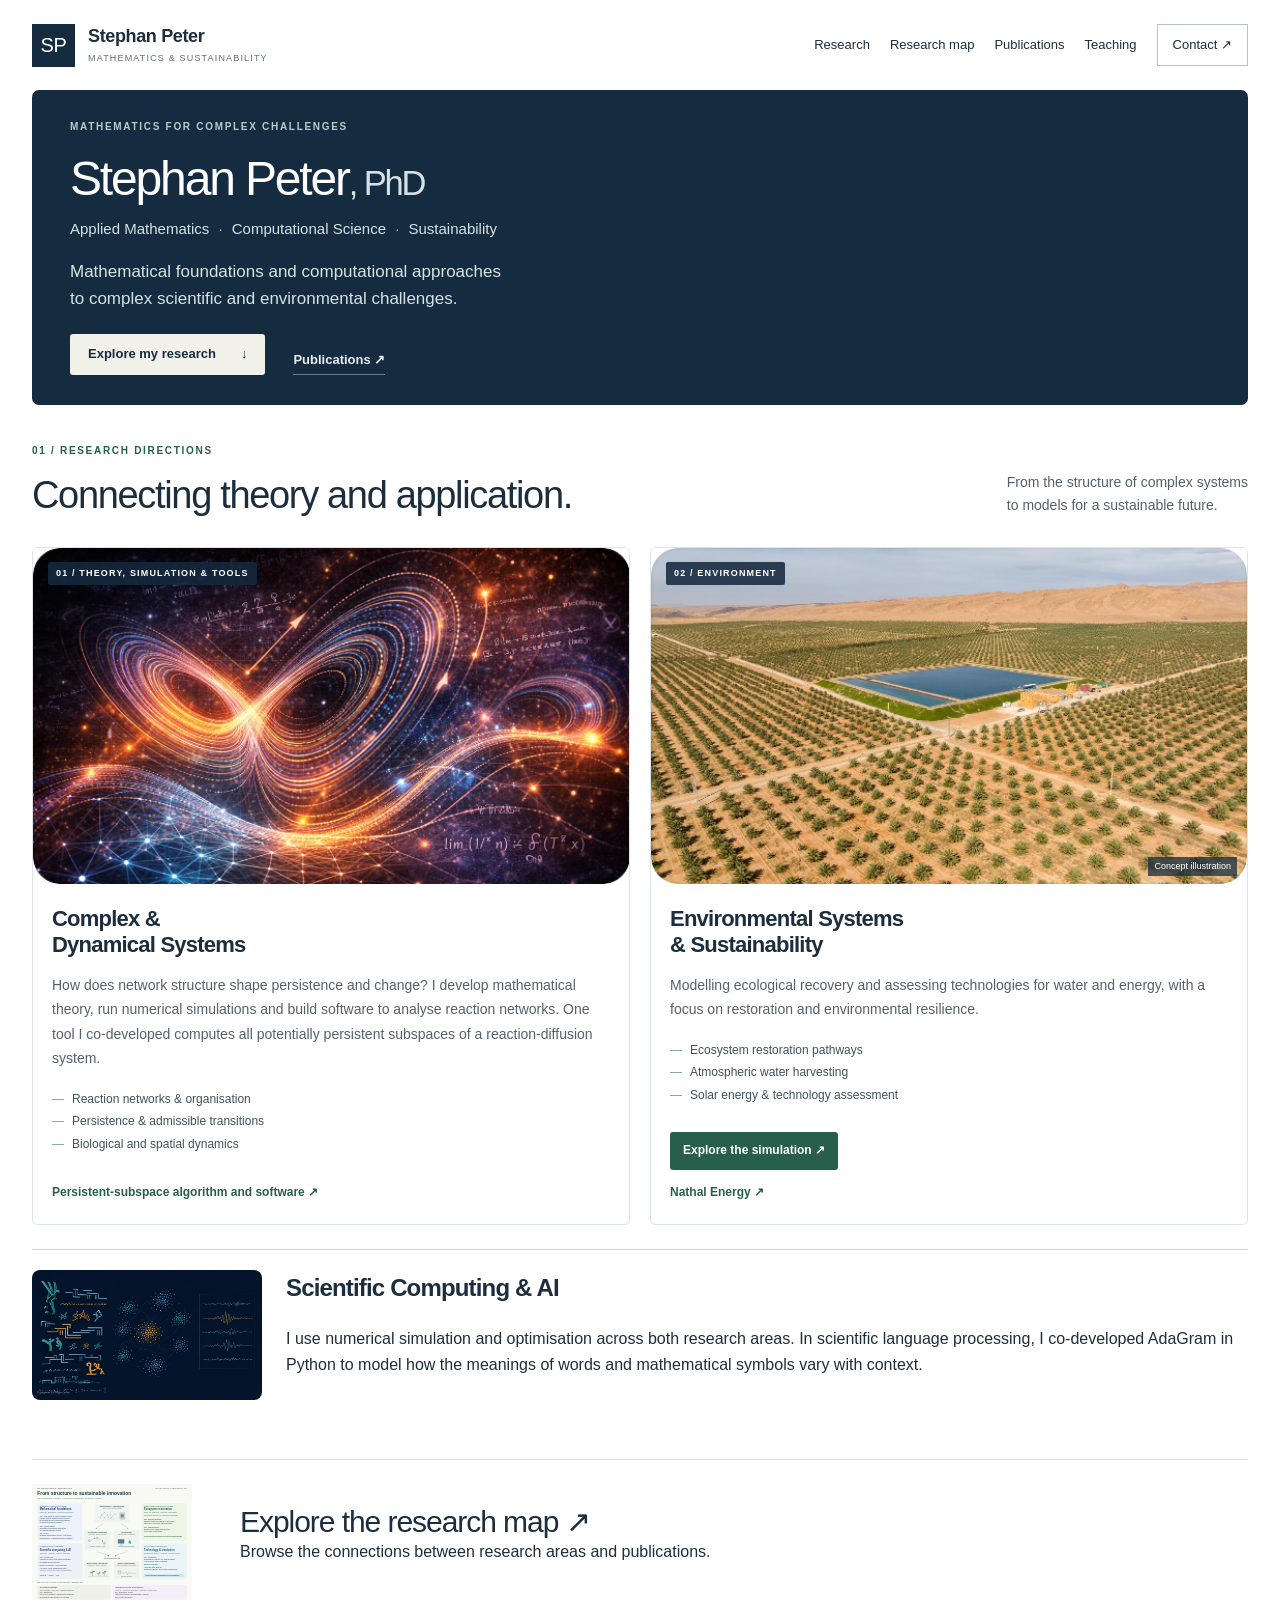
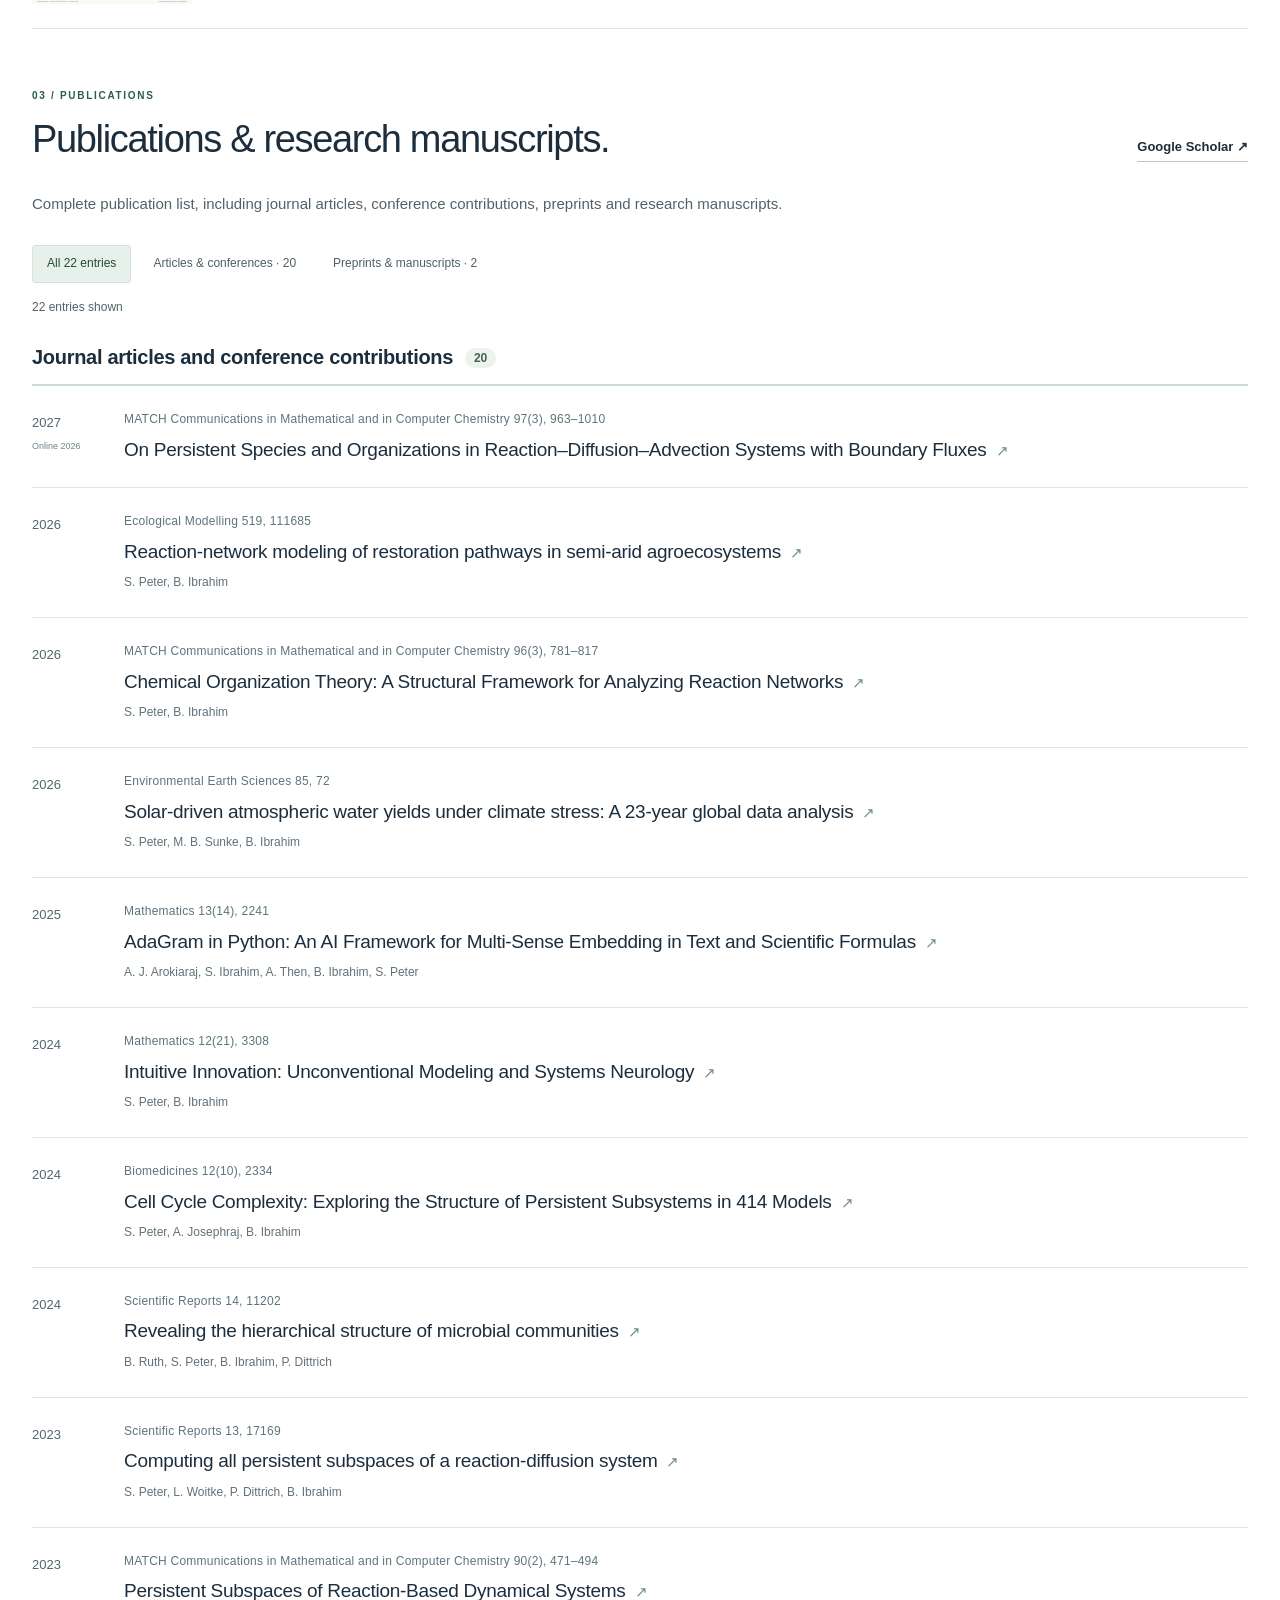
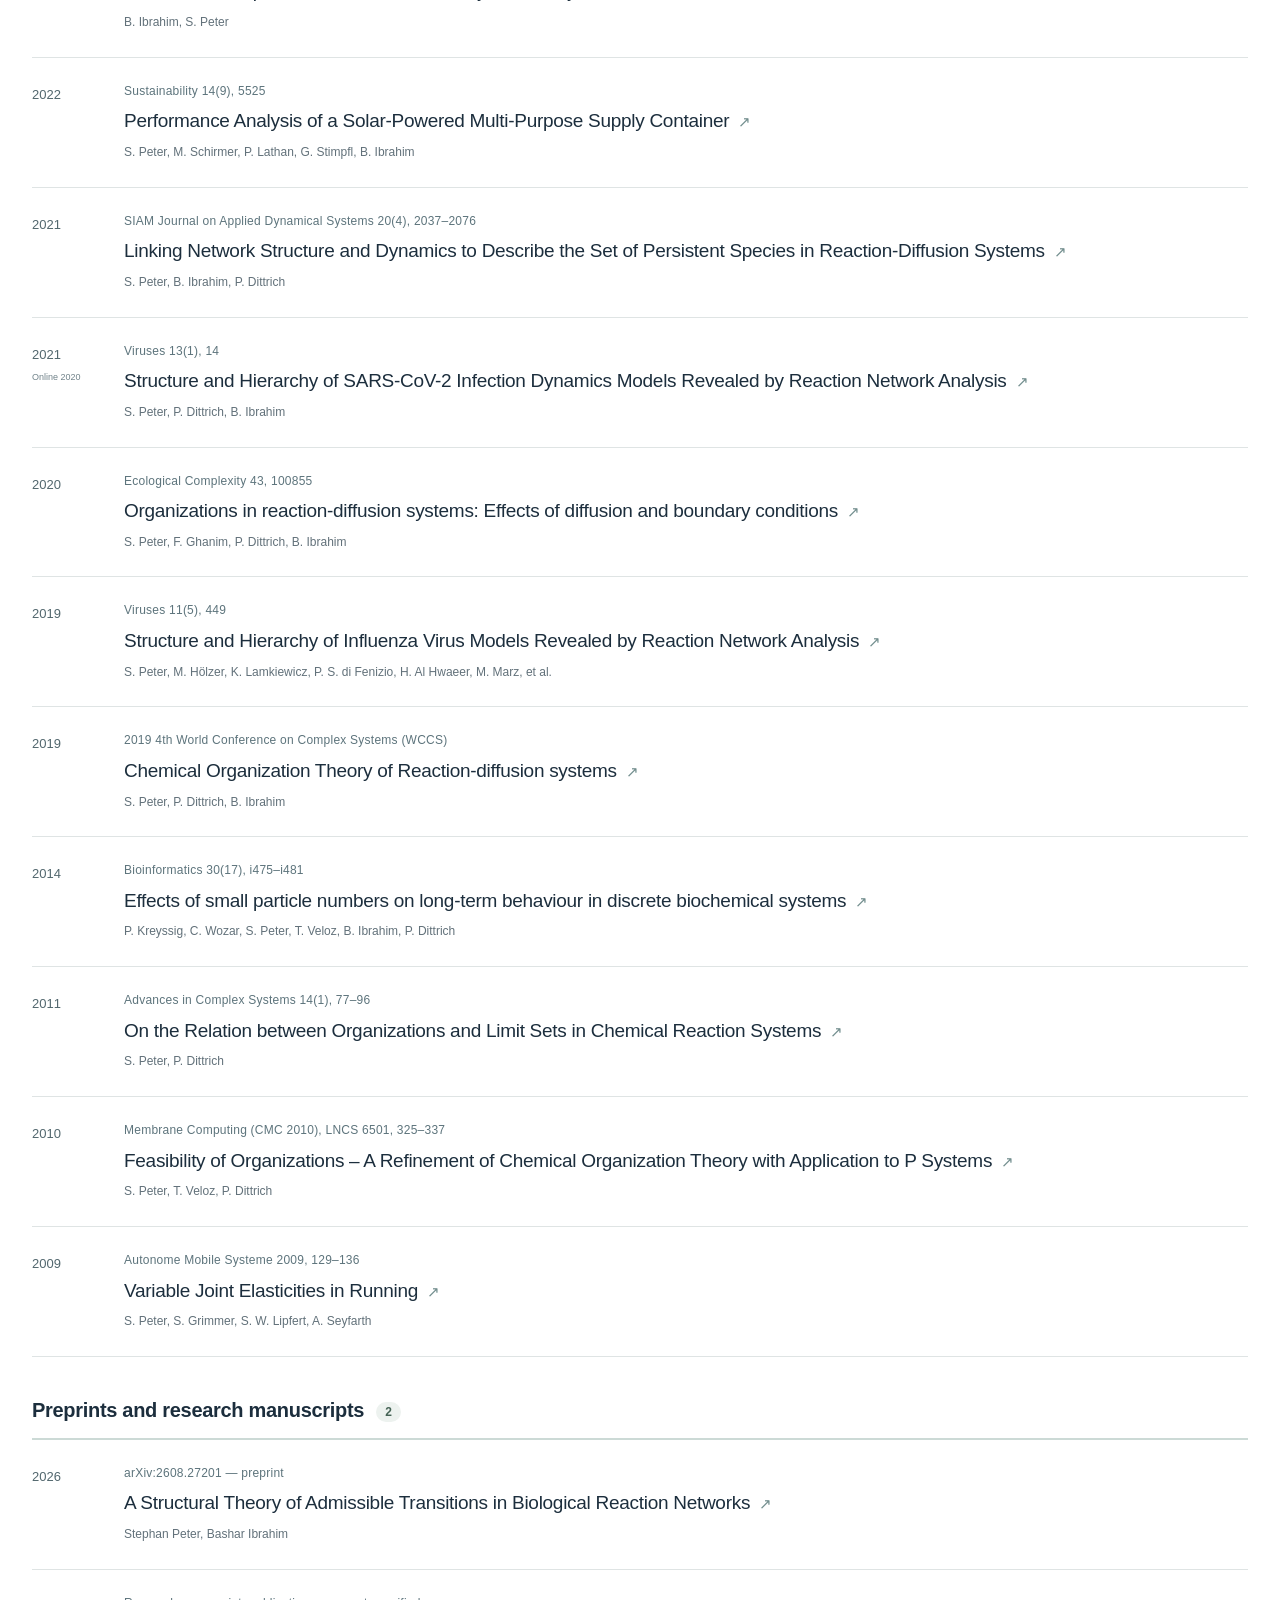
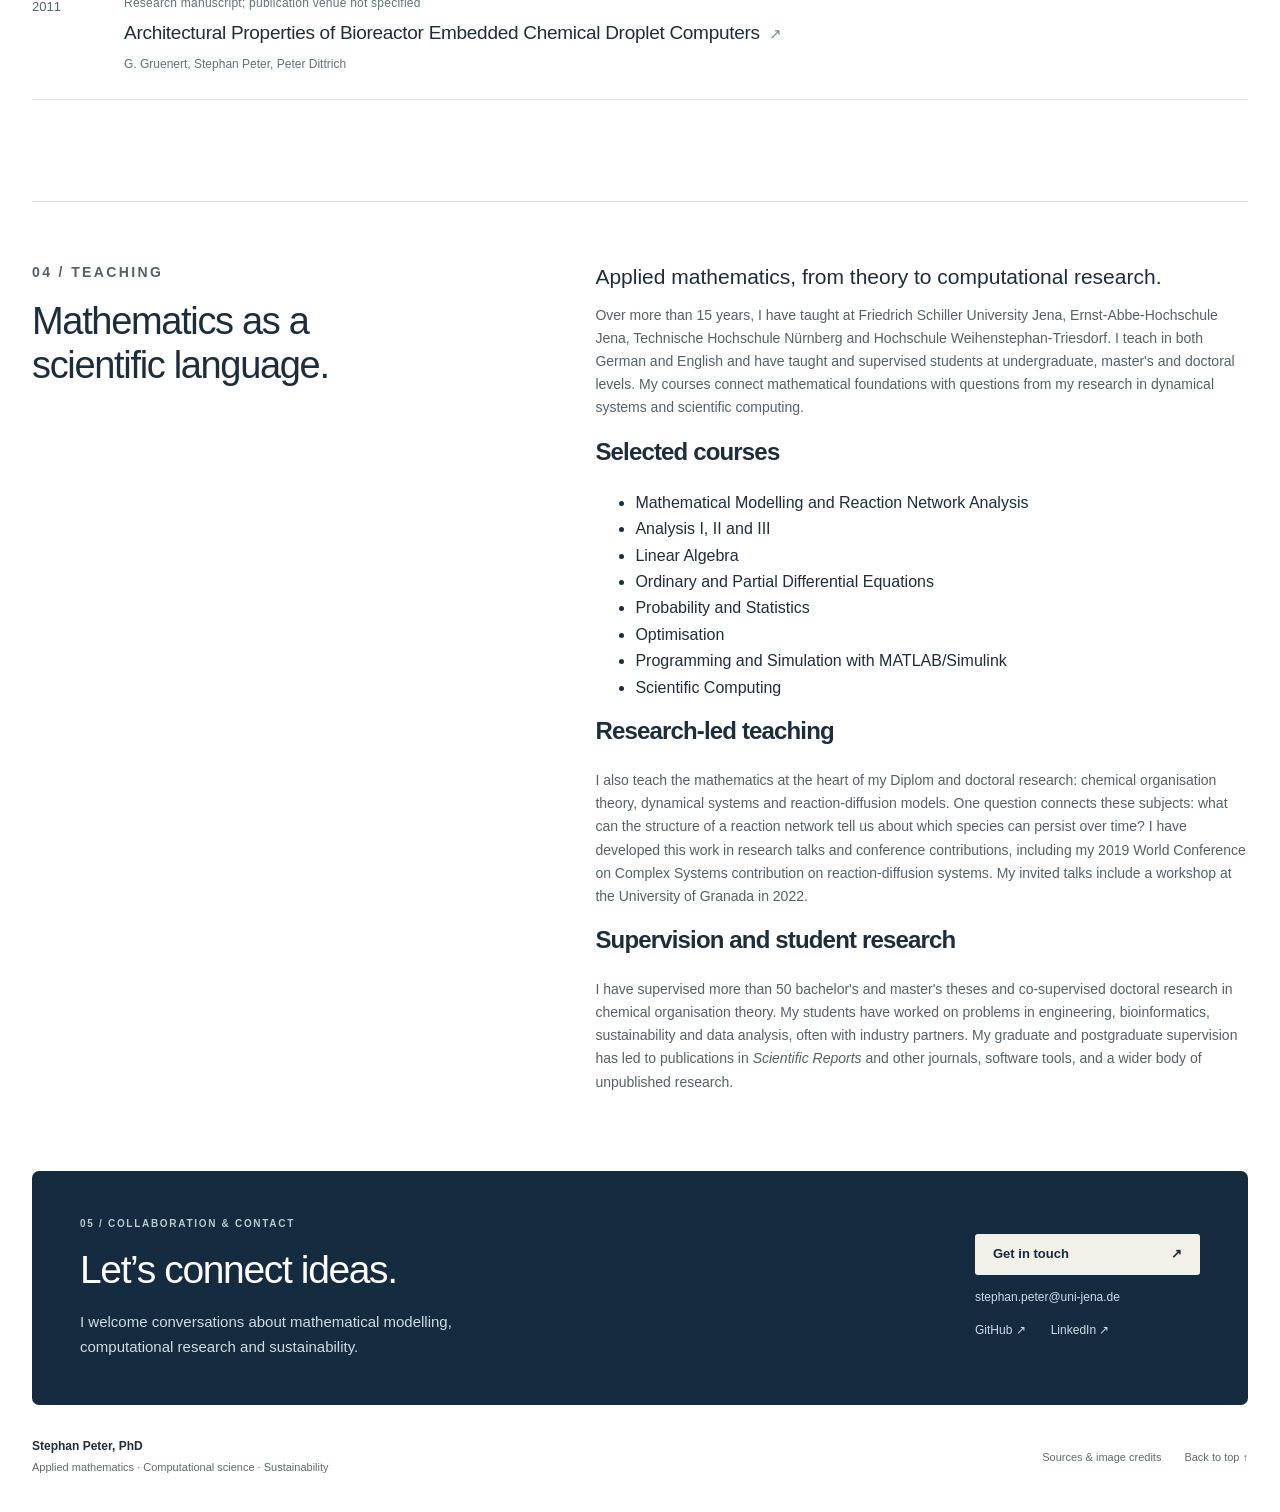
==== commit 2aabc57c: "Restore the compact computing illustration with a mobile layout" ====
--- a/index.html
+++ b/index.html
@@ -1,8 +1,8 @@
-<!doctype html><html lang="en"><head><meta charset="utf-8"><meta name="viewport" content="width=device-width,initial-scale=1"><meta name="theme-color" content="#152b3f"><title>Stephan Peter, PhD — Mathematics, Computing & Sustainability</title><meta name="description" content="Stephan Peter's research in complex systems, scientific computing and sustainability. Explore publications, research connections and the Nathal Energy simulation."><link rel="icon" href="assets/favicon.svg" type="image/svg+xml"><link rel="stylesheet" href="style.css"><script src="script.js" defer></script></head><body><a class="skip" href="#main">Skip to content</a><header class="site-header"><a class="brand" href="index.html" aria-label="Stephan Peter home"><span class="monogram">SP</span><span>Stephan Peter<span class="brand-sub">MATHEMATICS & SUSTAINABILITY</span></span></a><button class="menu-toggle" aria-controls="navigation" aria-expanded="false">Menu <span aria-hidden="true">☰</span></button><nav id="navigation" aria-label="Main navigation"><a href="index.html#research">Research</a><a href="index.html#research-map">Research map</a><a href="index.html#publications">Publications</a><a href="index.html#teaching">Teaching</a><a href="index.html#contact" class="nav-contact">Contact <span aria-hidden="true">↗</span></a></nav></header><main id="main"><section class="hero" aria-labelledby="hero-title"><div class="hero-inner"><p class="eyebrow light">MATHEMATICS FOR COMPLEX CHALLENGES</p><h1 id="hero-title">Stephan Peter<span class="degree">, PhD</span></h1><p class="hero-fields">Applied Mathematics <span>·</span> Computational Science <span>·</span> Sustainability</p><p class="hero-copy">Mathematical foundations and computational approaches<br class="desktop-break"> to complex scientific and environmental challenges.</p><div class="hero-links"><a class="button cream" href="#research">Explore my research <span aria-hidden="true">↓</span></a><a class="text-link light-link" href="#publications">Publications <span aria-hidden="true">↗</span></a></div></div></section>
+<!doctype html><html lang="en"><head><meta charset="utf-8"><meta name="viewport" content="width=device-width,initial-scale=1"><meta name="theme-color" content="#152b3f"><title>Stephan Peter, PhD — Mathematics, Computing & Sustainability</title><meta name="description" content="Stephan Peter's research in complex systems, scientific computing and sustainability. Explore publications, research connections and the Nathal Energy simulation."><link rel="icon" href="assets/favicon.svg" type="image/svg+xml"><link rel="stylesheet" href="style.css"><script src="script.js" defer></script><style>.methods-brief{display:flex;align-items:center;gap:24px;border-top:1px solid #ccd9d4;margin-top:24px;padding-top:20px}.methods-art{position:relative;flex:0 0 min(28%,230px);overflow:hidden;border-radius:8px}.methods-art img{width:100%;display:block}.methods-art .formula-detail{position:absolute;left:2%;bottom:5%;width:30%;height:13%;object-fit:cover;object-position:top;mix-blend-mode:screen;filter:invert(1)}@media(max-width:600px){.methods-brief{flex-direction:column;align-items:flex-start;gap:12px}.methods-art{width:min(60%,210px);flex:none}}</style></head><body><a class="skip" href="#main">Skip to content</a><header class="site-header"><a class="brand" href="index.html" aria-label="Stephan Peter home"><span class="monogram">SP</span><span>Stephan Peter<span class="brand-sub">MATHEMATICS & SUSTAINABILITY</span></span></a><button class="menu-toggle" aria-controls="navigation" aria-expanded="false">Menu <span aria-hidden="true">☰</span></button><nav id="navigation" aria-label="Main navigation"><a href="index.html#research">Research</a><a href="index.html#research-map">Research map</a><a href="index.html#publications">Publications</a><a href="index.html#teaching">Teaching</a><a href="index.html#contact" class="nav-contact">Contact <span aria-hidden="true">↗</span></a></nav></header><main id="main"><section class="hero" aria-labelledby="hero-title"><div class="hero-inner"><p class="eyebrow light">MATHEMATICS FOR COMPLEX CHALLENGES</p><h1 id="hero-title">Stephan Peter<span class="degree">, PhD</span></h1><p class="hero-fields">Applied Mathematics <span>·</span> Computational Science <span>·</span> Sustainability</p><p class="hero-copy">Mathematical foundations and computational approaches<br class="desktop-break"> to complex scientific and environmental challenges.</p><div class="hero-links"><a class="button cream" href="#research">Explore my research <span aria-hidden="true">↓</span></a><a class="text-link light-link" href="#publications">Publications <span aria-hidden="true">↗</span></a></div></div></section>
 <section class="section research" id="research" aria-labelledby="research-title"><div class="section-heading"><div><p class="eyebrow">01 / RESEARCH DIRECTIONS</p><h2 id="research-title">Connecting theory and application.</h2></div><p>From the structure of complex systems<br> to models for a sustainable future.</p></div><div class="research-grid" style="grid-template-columns:repeat(auto-fit,minmax(min(100%,360px),1fr))">
 <article class="research-card"><div class="card-image"><img src="attractor.png" alt="Luminous trajectories of a dynamical system"><span class="image-index">01 / THEORY, SIMULATION &amp; TOOLS</span></div><div class="card-content"><h3>Complex &amp;<br> Dynamical Systems</h3><p>How does network structure shape persistence and change? I develop mathematical theory, run numerical simulations and build software to analyse reaction networks. One tool I co-developed computes all potentially persistent subspaces of a reaction-diffusion system.</p><ul class="topics"><li>Reaction networks &amp; organisation</li><li>Persistence &amp; admissible transitions</li><li>Biological and spatial dynamics</li></ul><a class="card-link" href="https://doi.org/10.1038/s41598-023-44244-x">Persistent-subspace algorithm and software <span aria-hidden="true">↗</span></a></div></article>
 <article class="research-card environment"><div class="card-image"><img src="restoration.png" alt="Orchard and water reservoir in a semi-arid landscape"><span class="image-index">02 / ENVIRONMENT</span><span class="image-note">Concept illustration</span></div><div class="card-content"><h3>Environmental Systems<br> &amp; Sustainability</h3><p>Modelling ecological recovery and assessing technologies for water and energy, with a focus on restoration and environmental resilience.</p><ul class="topics"><li>Ecosystem restoration pathways</li><li>Atmospheric water harvesting</li><li>Solar energy &amp; technology assessment</li></ul><div class="project-actions"><a class="button green" href="https://simulation.nathal-energy.com/en/" target="_blank" rel="noopener noreferrer">Explore the simulation ↗</a><a class="card-link" href="https://www.nathal-energy.com/en/" target="_blank" rel="noopener noreferrer">Nathal Energy ↗</a></div></div></article>
-</div><aside style="border-top:1px solid #ccd9d4;margin-top:24px;padding-top:16px"><h3>Scientific Computing &amp; AI</h3><p>I use numerical simulation and optimisation across both research areas. In scientific language processing, I co-developed <a href="https://doi.org/10.3390/math13142241">AdaGram in Python</a> to model how the meanings of words and mathematical symbols vary with context.</p></aside>
+</div><aside class="methods-brief"><div class="methods-art"><img src="symbol-analysis.png" alt="Cryptograms, contextual embeddings and illustrative signal traces"><img src="assets/formulas.png" alt="Handwritten manuscript formula" class="formula-detail"></div><div><h3>Scientific Computing &amp; AI</h3><p>I use numerical simulation and optimisation across both research areas. In scientific language processing, I co-developed <a href="https://doi.org/10.3390/math13142241">AdaGram in Python</a> to model how the meanings of words and mathematical symbols vary with context.</p></div></aside>
 <aside class="manuscript" hidden style="display:none"><div class="manuscript-symbol" aria-hidden="true">⌁</div><div><p class="eyebrow">OPEN RESEARCH QUESTION / SCIENTIFIC COMPUTING & AI</p><h3>The Nathal manuscript</h3><p>A symbolic system awaiting decryption. An invitation to investigate patterns, structure and possible interpretations through computational and interdisciplinary approaches.</p></div><div class="manuscript-links"><a href="https://doi.org/10.13140/RG.2.2.14390.41284" target="_blank" rel="noopener noreferrer">Read the research invitation ↗</a><a href="https://github.com/stephanpeter/line-code" target="_blank" rel="noopener noreferrer">Explore the project on GitHub ↗</a></div></aside></section>
 <section class="map-section" id="research-map" aria-labelledby="map-title" style="padding-block:24px"><a href="research-map.html" style="display:flex;align-items:center;gap:clamp(16px,4vw,48px);color:inherit;text-decoration:none"><img src="assets/research-map.svg" alt="" width="160" height="120" style="width:min(27vw,160px);height:auto"><div><h2 id="map-title" style="font-size:clamp(19px,3vw,30px)">Explore the research map &#8599;</h2><p>Browse the connections between research areas and publications.</p></div></a></section>
 <section class="section publications" id="publications" aria-labelledby="pub-title"><div class="section-heading"><div><p class="eyebrow">03 / PUBLICATIONS</p><h2 id="pub-title">Publications &amp; research manuscripts.</h2></div><a class="text-link" href="https://scholar.google.de/citations?hl=en&amp;user=OOk8JN8AAAAJ" target="_blank" rel="noopener noreferrer">Google Scholar ↗</a></div><p class="publication-intro">Complete publication list, including journal articles, conference contributions, preprints and research manuscripts.</p><div class="filters" role="group" aria-label="Filter publications"><button class="active" data-filter="All" aria-pressed="true">All 22 entries</button><button data-filter="Journal" aria-pressed="false">Articles &amp; conferences · 20</button><button data-filter="Manuscript" aria-pressed="false">Preprints &amp; manuscripts · 2</button></div><p id="filter-status" class="publication-count" aria-live="polite">22 entries shown</p><div class="paper-list"><section class="pub-group" id="journal-articles"><h3 class="pub-group-title">Journal articles and conference contributions<span>20</span></h3><article class="paper" data-topic="Journal"><span class="paper-year">2027<small>Online 2026</small></span><div><p class="journal">MATCH Communications in Mathematical and in Computer Chemistry 97(3), 963–1010</p><h4><a href="https://doi.org/10.46793/match.97-3.12726" target="_blank" rel="noopener noreferrer">On Persistent Species and Organizations in Reaction–Diffusion–Advection Systems with Boundary Fluxes<span class="external" aria-hidden="true">↗</span></a></h4></div></article><article class="paper" data-topic="Journal"><span class="paper-year">2026<small></small></span><div><p class="journal">Ecological Modelling 519, 111685</p><h4><a href="https://doi.org/10.1016/j.ecolmodel.2026.111685" target="_blank" rel="noopener noreferrer">Reaction-network modeling of restoration pathways in semi-arid agroecosystems<span class="external" aria-hidden="true">↗</span></a></h4><p class="paper-authors">S. Peter, B. Ibrahim</p></div></article><article class="paper" data-topic="Journal"><span class="paper-year">2026<small></small></span><div><p class="journal">MATCH Communications in Mathematical and in Computer Chemistry 96(3), 781–817</p><h4><a href="https://doi.org/10.46793/match.96-3.03426" target="_blank" rel="noopener noreferrer">Chemical Organization Theory: A Structural Framework for Analyzing Reaction Networks<span class="external" aria-hidden="true">↗</span></a></h4><p class="paper-authors">S. Peter, B. Ibrahim</p></div></article><article class="paper" data-topic="Journal"><span class="paper-year">2026<small></small></span><div><p class="journal">Environmental Earth Sciences 85, 72</p><h4><a href="https://doi.org/10.1007/s12665-025-12789-x" target="_blank" rel="noopener noreferrer">Solar-driven atmospheric water yields under climate stress: A 23-year global data analysis<span class="external" aria-hidden="true">↗</span></a></h4><p class="paper-authors">S. Peter, M. B. Sunke, B. Ibrahim</p></div></article><article class="paper" data-topic="Journal"><span class="paper-year">2025<small></small></span><div><p class="journal">Mathematics 13(14), 2241</p><h4><a href="https://doi.org/10.3390/math13142241" target="_blank" rel="noopener noreferrer">AdaGram in Python: An AI Framework for Multi-Sense Embedding in Text and Scientific Formulas<span class="external" aria-hidden="true">↗</span></a></h4><p class="paper-authors">A. J. Arokiaraj, S. Ibrahim, A. Then, B. Ibrahim, S. Peter</p></div></article><article class="paper" data-topic="Journal"><span class="paper-year">2024<small></small></span><div><p class="journal">Mathematics 12(21), 3308</p><h4><a href="https://doi.org/10.3390/math12213308" target="_blank" rel="noopener noreferrer">Intuitive Innovation: Unconventional Modeling and Systems Neurology<span class="external" aria-hidden="true">↗</span></a></h4><p class="paper-authors">S. Peter, B. Ibrahim</p></div></article><article class="paper" data-topic="Journal"><span class="paper-year">2024<small></small></span><div><p class="journal">Biomedicines 12(10), 2334</p><h4><a href="https://doi.org/10.3390/biomedicines12102334" target="_blank" rel="noopener noreferrer">Cell Cycle Complexity: Exploring the Structure of Persistent Subsystems in 414 Models<span class="external" aria-hidden="true">↗</span></a></h4><p class="paper-authors">S. Peter, A. Josephraj, B. Ibrahim</p></div></article><article class="paper" data-topic="Journal"><span class="paper-year">2024<small></small></span><div><p class="journal">Scientific Reports 14, 11202</p><h4><a href="https://doi.org/10.1038/s41598-024-61836-3" target="_blank" rel="noopener noreferrer">Revealing the hierarchical structure of microbial communities<span class="external" aria-hidden="true">↗</span></a></h4><p class="paper-authors">B. Ruth, S. Peter, B. Ibrahim, P. Dittrich</p></div></article><article class="paper" data-topic="Journal"><span class="paper-year">2023<small></small></span><div><p class="journal">Scientific Reports 13, 17169</p><h4><a href="https://doi.org/10.1038/s41598-023-44244-x" target="_blank" rel="noopener noreferrer">Computing all persistent subspaces of a reaction-diffusion system<span class="external" aria-hidden="true">↗</span></a></h4><p class="paper-authors">S. Peter, L. Woitke, P. Dittrich, B. Ibrahim</p></div></article><article class="paper" data-topic="Journal"><span class="paper-year">2023<small></small></span><div><p class="journal">MATCH Communications in Mathematical and in Computer Chemistry 90(2), 471–494</p><h4><a href="https://doi.org/10.46793/match.90-2.471I" target="_blank" rel="noopener noreferrer">Persistent Subspaces of Reaction-Based Dynamical Systems<span class="external" aria-hidden="true">↗</span></a></h4><p class="paper-authors">B. Ibrahim, S. Peter</p></div></article><article class="paper" data-topic="Journal"><span class="paper-year">2022<small></small></span><div><p class="journal">Sustainability 14(9), 5525</p><h4><a href="https://doi.org/10.3390/su14095525" target="_blank" rel="noopener noreferrer">Performance Analysis of a Solar-Powered Multi-Purpose Supply Container<span class="external" aria-hidden="true">↗</span></a></h4><p class="paper-authors">S. Peter, M. Schirmer, P. Lathan, G. Stimpfl, B. Ibrahim</p></div></article><article class="paper" data-topic="Journal"><span class="paper-year">2021<small></small></span><div><p class="journal">SIAM Journal on Applied Dynamical Systems 20(4), 2037–2076</p><h4><a href="https://doi.org/10.1137/21M1396708" target="_blank" rel="noopener noreferrer">Linking Network Structure and Dynamics to Describe the Set of Persistent Species in Reaction-Diffusion Systems<span class="external" aria-hidden="true">↗</span></a></h4><p class="paper-authors">S. Peter, B. Ibrahim, P. Dittrich</p></div></article><article class="paper" data-topic="Journal"><span class="paper-year">2021<small>Online 2020</small></span><div><p class="journal">Viruses 13(1), 14</p><h4><a href="https://doi.org/10.3390/v13010014" target="_blank" rel="noopener noreferrer">Structure and Hierarchy of SARS-CoV-2 Infection Dynamics Models Revealed by Reaction Network Analysis<span class="external" aria-hidden="true">↗</span></a></h4><p class="paper-authors">S. Peter, P. Dittrich, B. Ibrahim</p></div></article><article class="paper" data-topic="Journal"><span class="paper-year">2020<small></small></span><div><p class="journal">Ecological Complexity 43, 100855</p><h4><a href="https://doi.org/10.1016/j.ecocom.2020.100855" target="_blank" rel="noopener noreferrer">Organizations in reaction-diffusion systems: Effects of diffusion and boundary conditions<span class="external" aria-hidden="true">↗</span></a></h4><p class="paper-authors">S. Peter, F. Ghanim, P. Dittrich, B. Ibrahim</p></div></article><article class="paper" data-topic="Journal"><span class="paper-year">2019<small></small></span><div><p class="journal">Viruses 11(5), 449</p><h4><a href="https://doi.org/10.3390/v11050449" target="_blank" rel="noopener noreferrer">Structure and Hierarchy of Influenza Virus Models Revealed by Reaction Network Analysis<span class="external" aria-hidden="true">↗</span></a></h4><p class="paper-authors">S. Peter, M. Hölzer, K. Lamkiewicz, P. S. di Fenizio, H. Al Hwaeer, M. Marz, et al.</p></div></article><article class="paper" data-topic="Journal"><span class="paper-year">2019<small></small></span><div><p class="journal">2019 4th World Conference on Complex Systems (WCCS)</p><h4><a href="https://doi.org/10.1109/ICoCS.2019.8930722" target="_blank" rel="noopener noreferrer">Chemical Organization Theory of Reaction-diffusion systems<span class="external" aria-hidden="true">↗</span></a></h4><p class="paper-authors">S. Peter, P. Dittrich, B. Ibrahim</p></div></article><article class="paper" data-topic="Journal"><span class="paper-year">2014<small></small></span><div><p class="journal">Bioinformatics 30(17), i475–i481</p><h4><a href="https://doi.org/10.1093/bioinformatics/btu453" target="_blank" rel="noopener noreferrer">Effects of small particle numbers on long-term behaviour in discrete biochemical systems<span class="external" aria-hidden="true">↗</span></a></h4><p class="paper-authors">P. Kreyssig, C. Wozar, S. Peter, T. Veloz, B. Ibrahim, P. Dittrich</p></div></article><article class="paper" data-topic="Journal"><span class="paper-year">2011<small></small></span><div><p class="journal">Advances in Complex Systems 14(1), 77–96</p><h4><a href="https://doi.org/10.1142/S0219525911002895" target="_blank" rel="noopener noreferrer">On the Relation between Organizations and Limit Sets in Chemical Reaction Systems<span class="external" aria-hidden="true">↗</span></a></h4><p class="paper-authors">S. Peter, P. Dittrich</p></div></article><article class="paper" data-topic="Journal"><span class="paper-year">2010<small></small></span><div><p class="journal">Membrane Computing (CMC 2010), LNCS 6501, 325–337</p><h4><a href="https://doi.org/10.1007/978-3-642-18123-8_25" target="_blank" rel="noopener noreferrer">Feasibility of Organizations – A Refinement of Chemical Organization Theory with Application to P Systems<span class="external" aria-hidden="true">↗</span></a></h4><p class="paper-authors">S. Peter, T. Veloz, P. Dittrich</p></div></article><article class="paper" data-topic="Journal"><span class="paper-year">2009<small></small></span><div><p class="journal">Autonome Mobile Systeme 2009, 129–136</p><h4><a href="https://doi.org/10.1007/978-3-642-10284-4_17" target="_blank" rel="noopener noreferrer">Variable Joint Elasticities in Running<span class="external" aria-hidden="true">↗</span></a></h4><p class="paper-authors">S. Peter, S. Grimmer, S. W. Lipfert, A. Seyfarth</p></div></article></section><section class="pub-group" id="research-manuscripts"><h3 class="pub-group-title">Preprints and research manuscripts<span>2</span></h3><article class="paper" data-topic="Manuscript"><span class="paper-year">2026<small></small></span><div><p class="journal">arXiv:2608.27201 — preprint</p><h4><a href="https://arxiv.org/abs/2608.27201" target="_blank" rel="noopener noreferrer">A Structural Theory of Admissible Transitions in Biological Reaction Networks<span class="external" aria-hidden="true">↗</span></a></h4><p class="paper-authors">Stephan Peter, Bashar Ibrahim</p></div></article><article class="paper" data-topic="Manuscript"><span class="paper-year">2011<small></small></span><div><p class="journal">Research manuscript; publication venue not specified</p><h4><a href="https://www.researchgate.net/publication/265188910_Architectural_Properties_of_Bioreactor_Embedded_Chemical_Droplet_Computers" target="_blank" rel="noopener noreferrer">Architectural Properties of Bioreactor Embedded Chemical Droplet Computers<span class="external" aria-hidden="true">↗</span></a></h4><p class="paper-authors">G. Gruenert, Stephan Peter, Peter Dittrich</p></div></article></section></div></section>
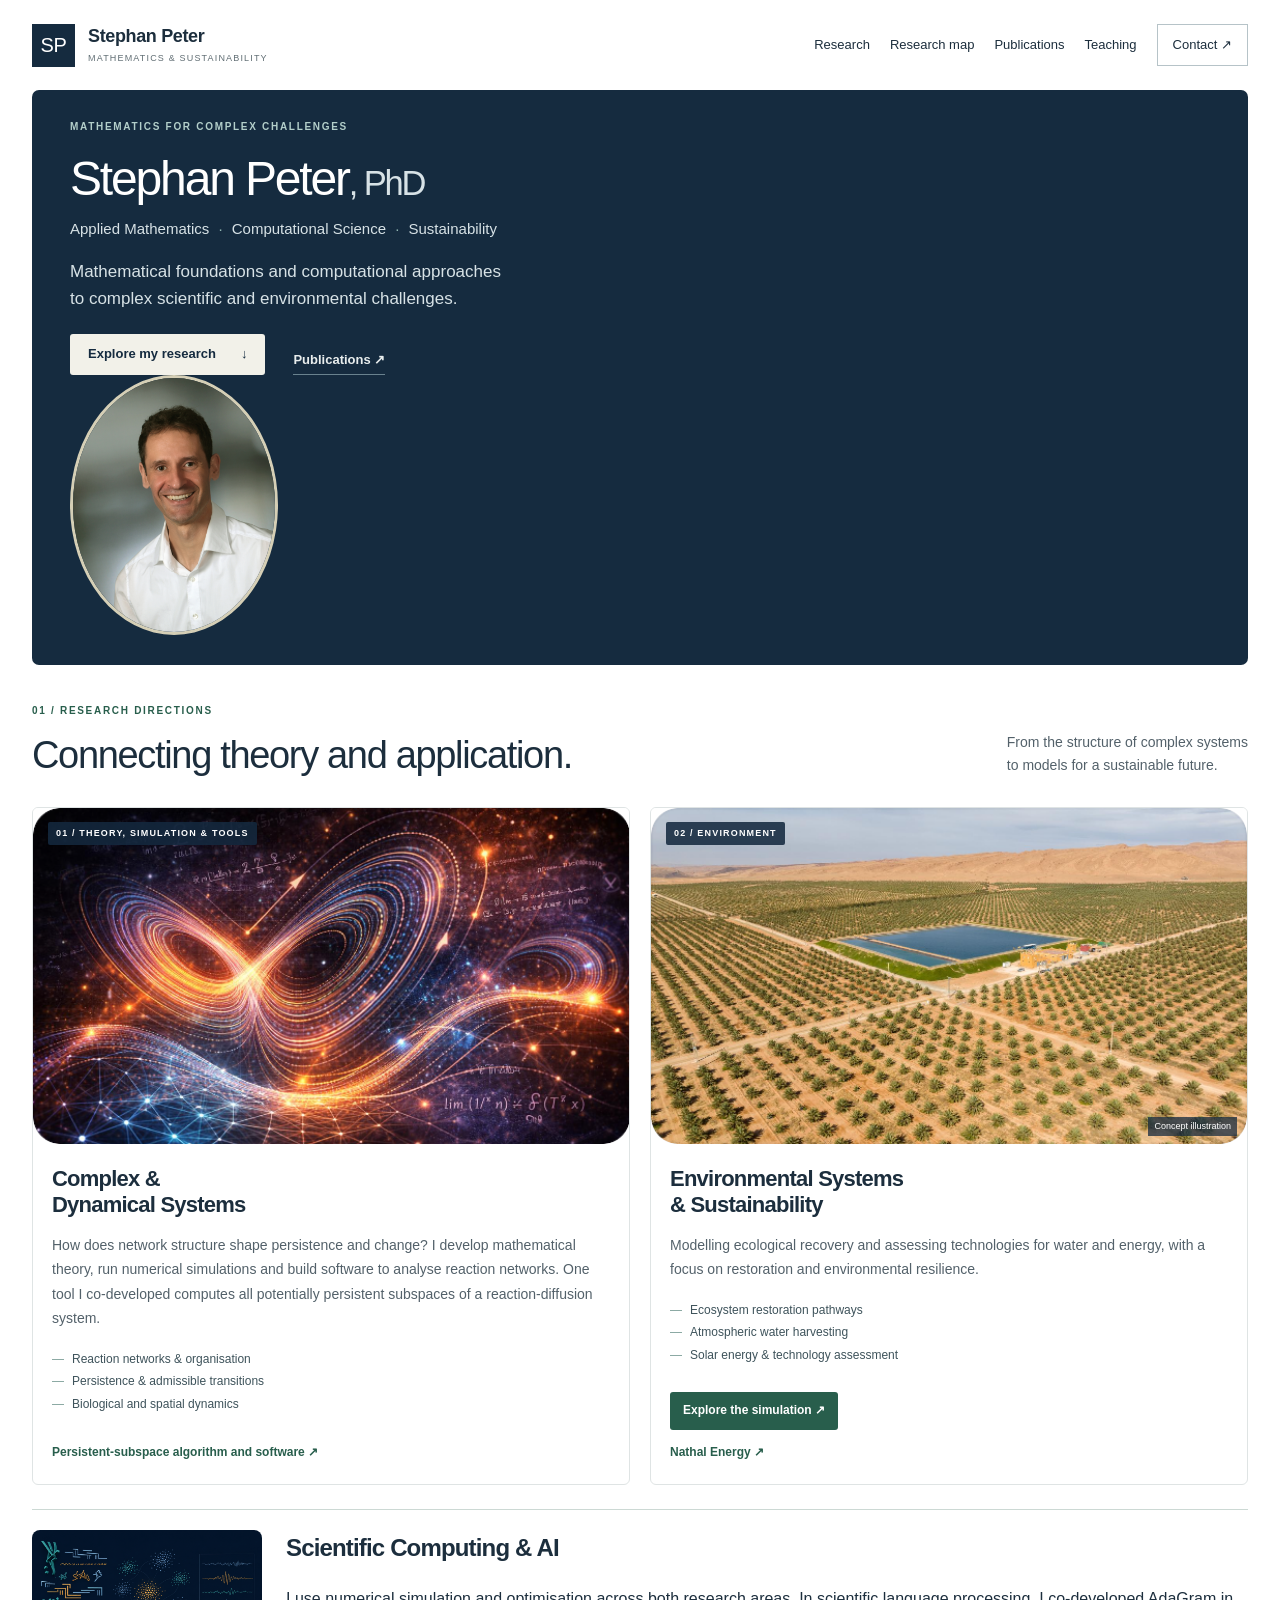
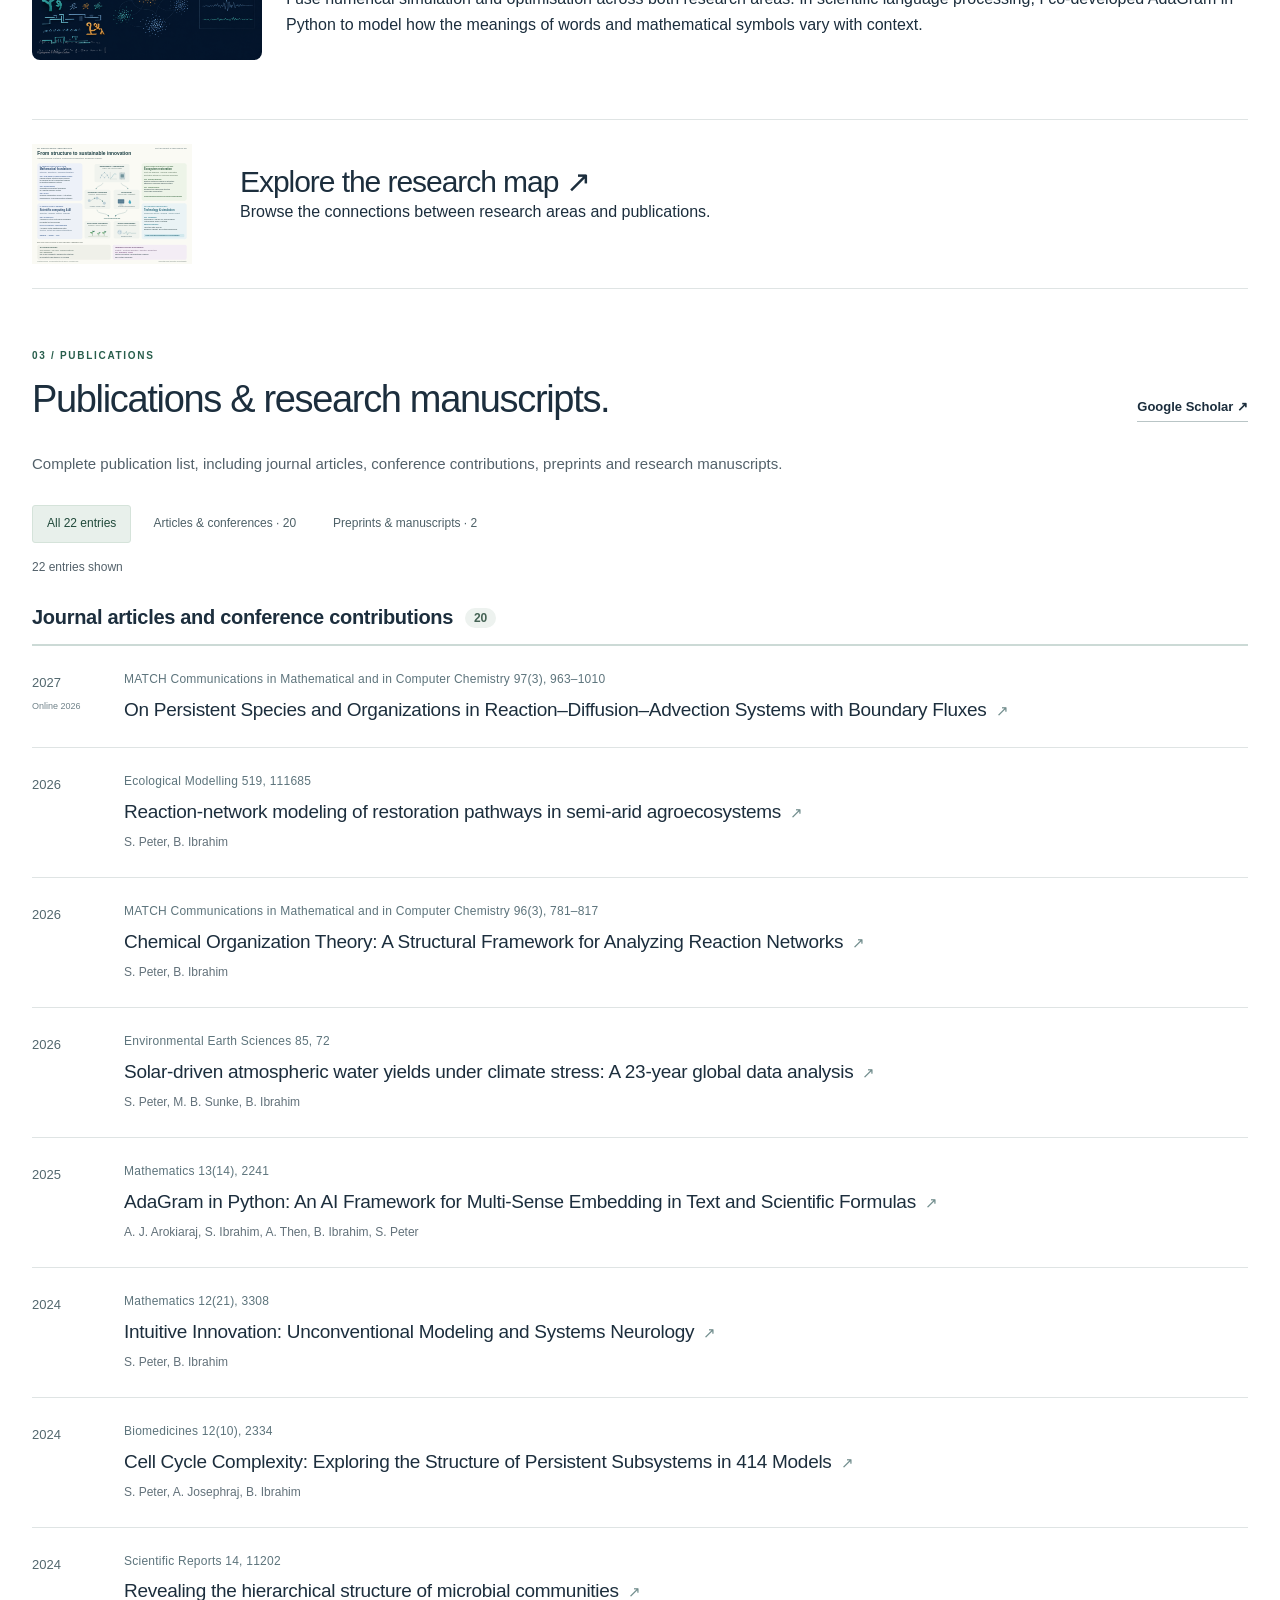
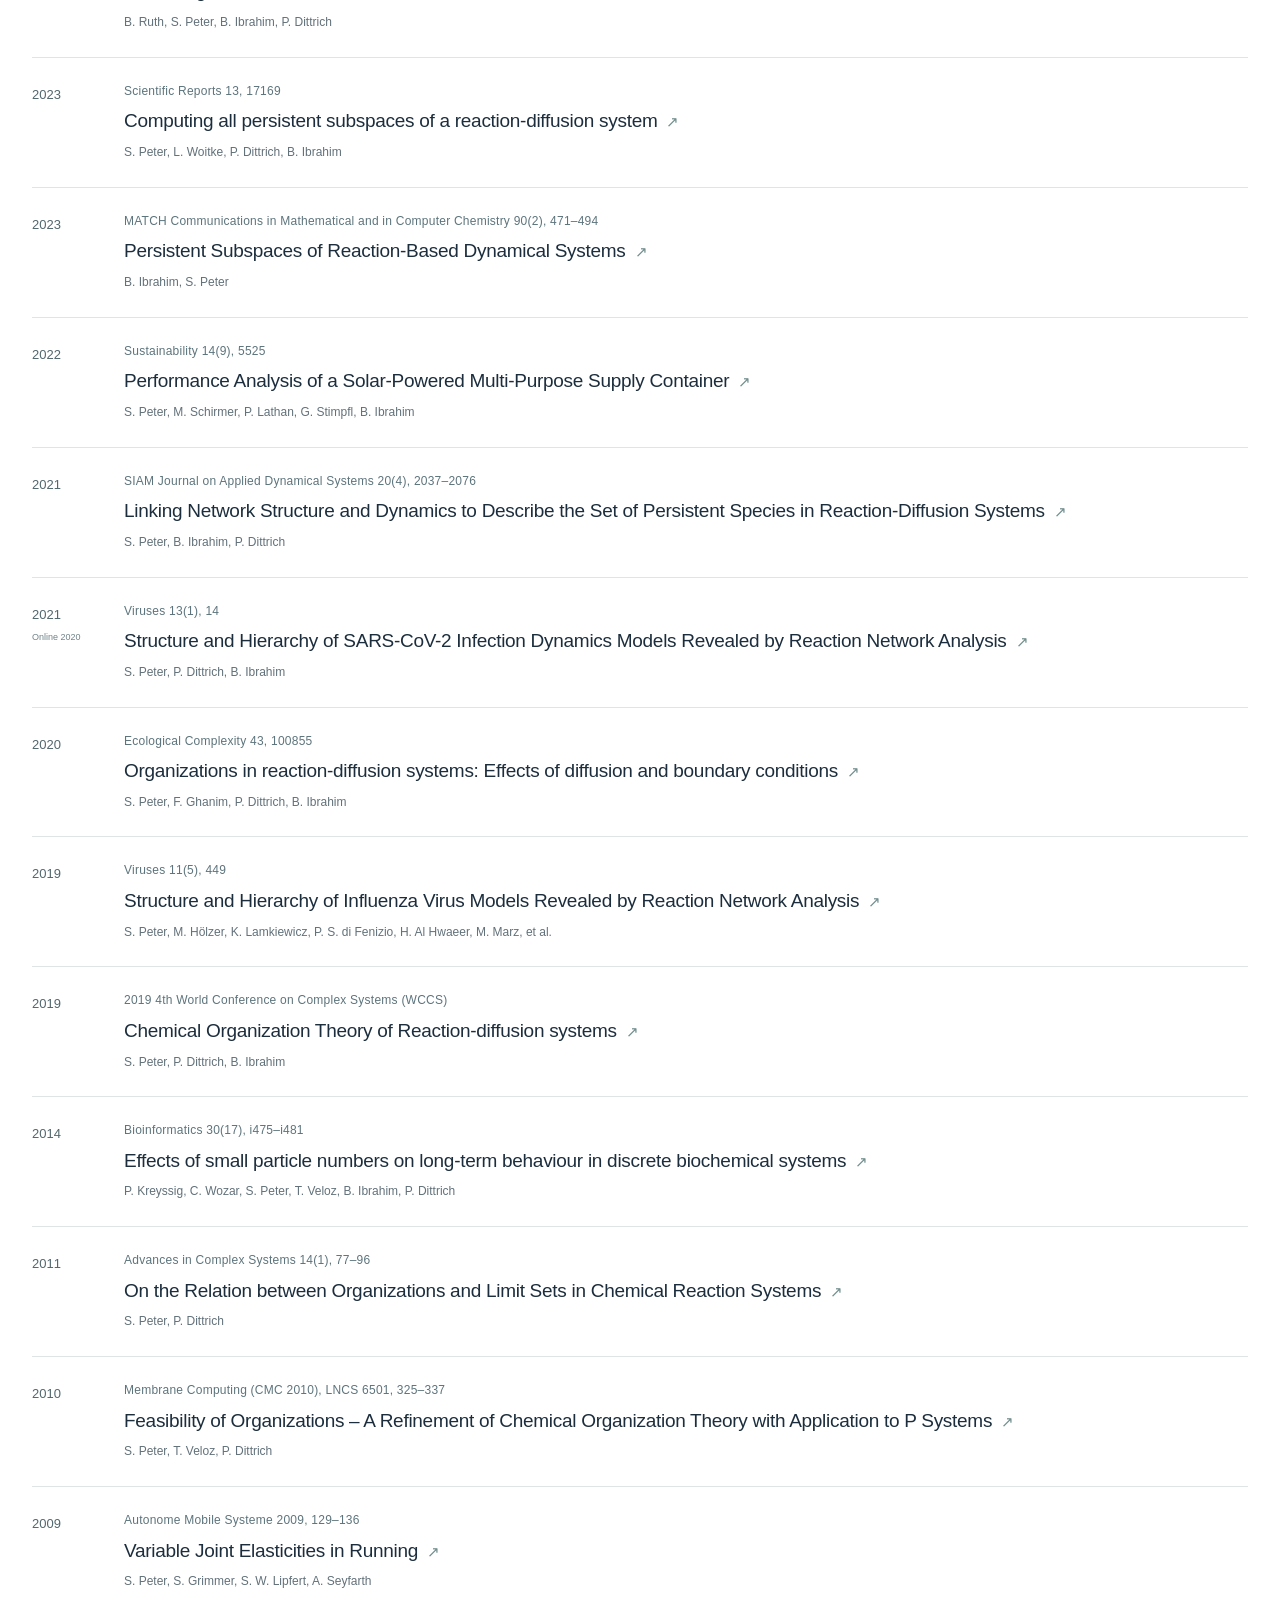
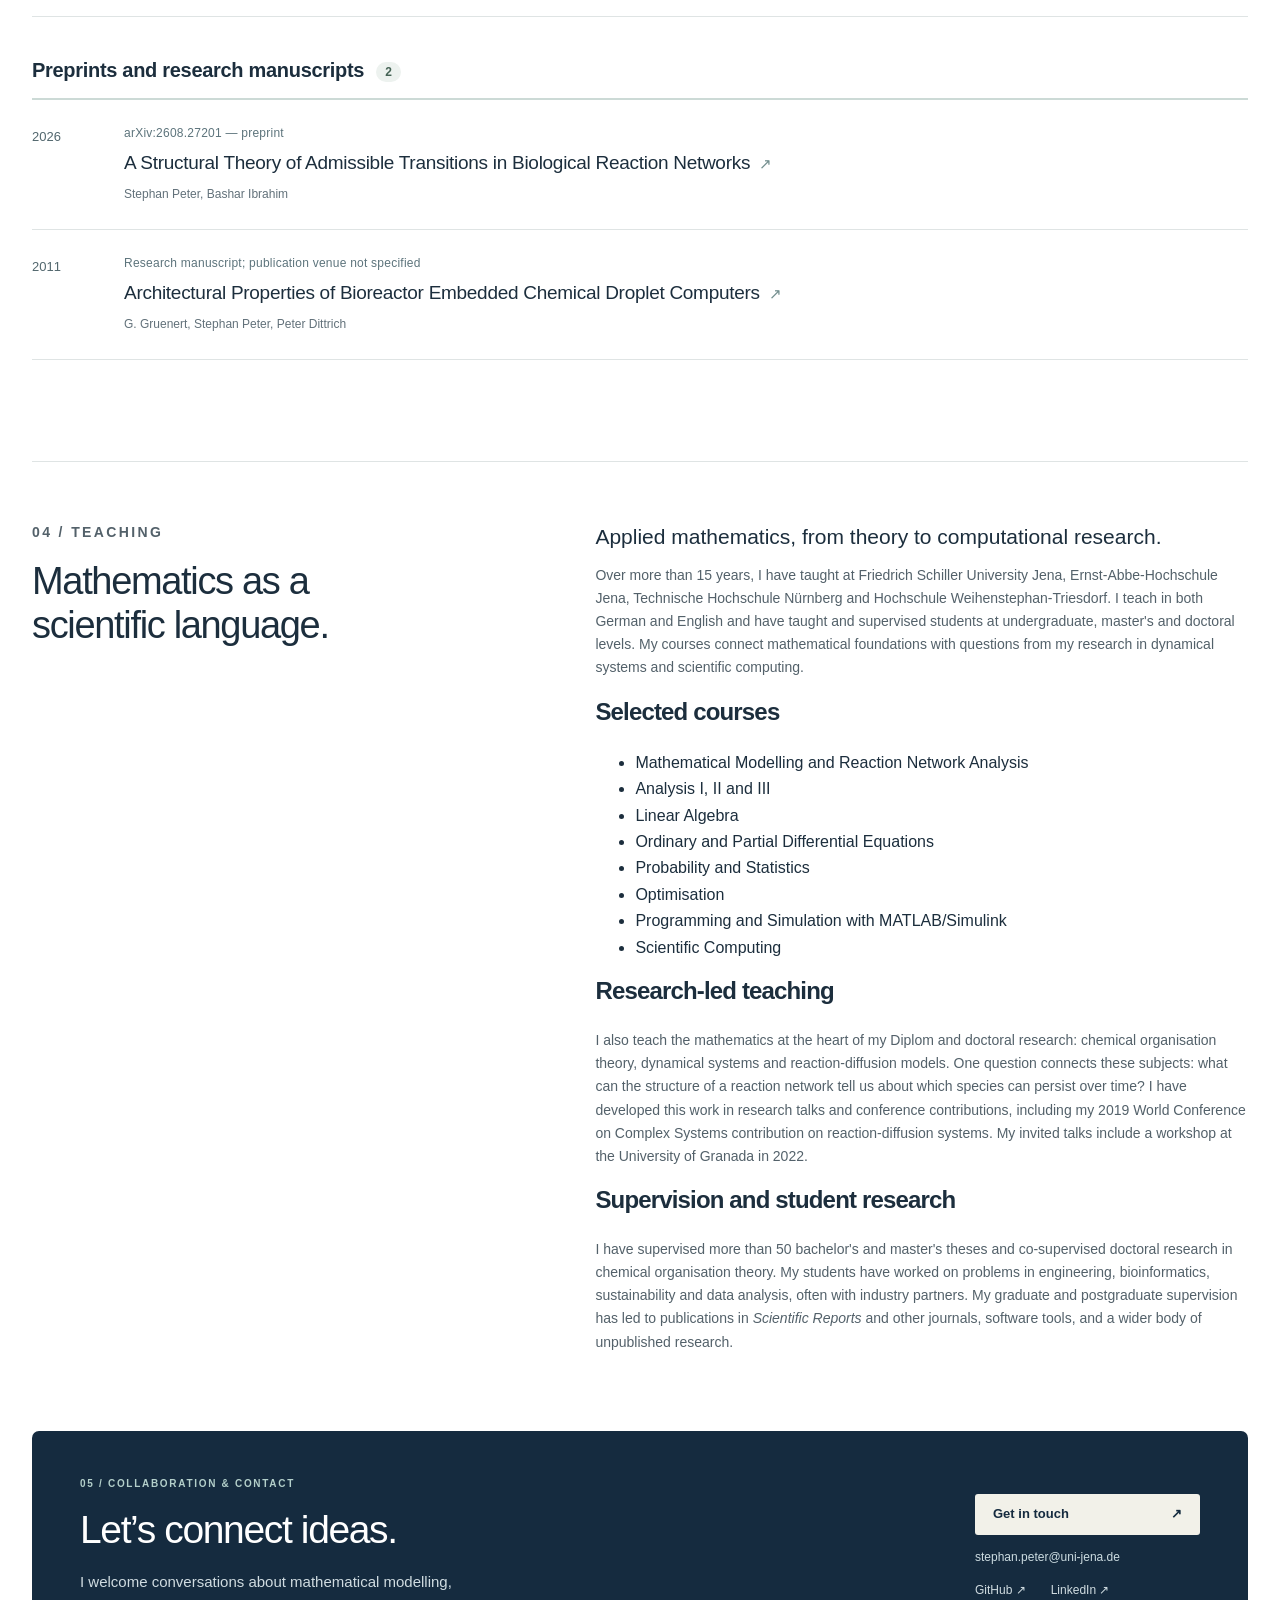
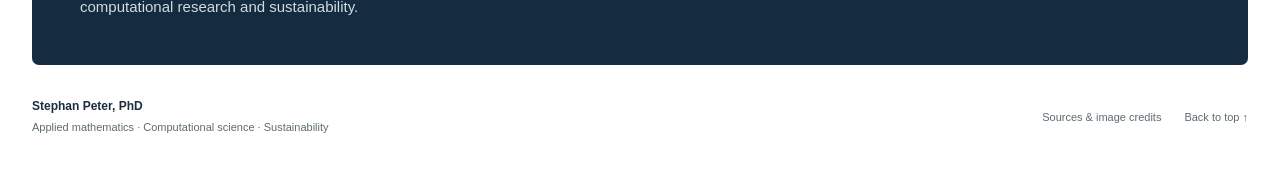
==== commit 3b3c04fa: "Add an oval portrait to the homepage" ====
--- a/index.html
+++ b/index.html
@@ -1,4 +1,4 @@
-<!doctype html><html lang="en"><head><meta charset="utf-8"><meta name="viewport" content="width=device-width,initial-scale=1"><meta name="theme-color" content="#152b3f"><title>Stephan Peter, PhD — Mathematics, Computing & Sustainability</title><meta name="description" content="Stephan Peter's research in complex systems, scientific computing and sustainability. Explore publications, research connections and the Nathal Energy simulation."><link rel="icon" href="assets/favicon.svg" type="image/svg+xml"><link rel="stylesheet" href="style.css"><script src="script.js" defer></script><style>.methods-brief{display:flex;align-items:center;gap:24px;border-top:1px solid #ccd9d4;margin-top:24px;padding-top:20px}.methods-art{position:relative;flex:0 0 min(28%,230px);overflow:hidden;border-radius:8px}.methods-art img{width:100%;display:block}.methods-art .formula-detail{position:absolute;left:2%;bottom:5%;width:30%;height:13%;object-fit:cover;object-position:top;mix-blend-mode:screen;filter:invert(1)}@media(max-width:600px){.methods-brief{flex-direction:column;align-items:flex-start;gap:12px}.methods-art{width:min(60%,210px);flex:none}}</style></head><body><a class="skip" href="#main">Skip to content</a><header class="site-header"><a class="brand" href="index.html" aria-label="Stephan Peter home"><span class="monogram">SP</span><span>Stephan Peter<span class="brand-sub">MATHEMATICS & SUSTAINABILITY</span></span></a><button class="menu-toggle" aria-controls="navigation" aria-expanded="false">Menu <span aria-hidden="true">☰</span></button><nav id="navigation" aria-label="Main navigation"><a href="index.html#research">Research</a><a href="index.html#research-map">Research map</a><a href="index.html#publications">Publications</a><a href="index.html#teaching">Teaching</a><a href="index.html#contact" class="nav-contact">Contact <span aria-hidden="true">↗</span></a></nav></header><main id="main"><section class="hero" aria-labelledby="hero-title"><div class="hero-inner"><p class="eyebrow light">MATHEMATICS FOR COMPLEX CHALLENGES</p><h1 id="hero-title">Stephan Peter<span class="degree">, PhD</span></h1><p class="hero-fields">Applied Mathematics <span>·</span> Computational Science <span>·</span> Sustainability</p><p class="hero-copy">Mathematical foundations and computational approaches<br class="desktop-break"> to complex scientific and environmental challenges.</p><div class="hero-links"><a class="button cream" href="#research">Explore my research <span aria-hidden="true">↓</span></a><a class="text-link light-link" href="#publications">Publications <span aria-hidden="true">↗</span></a></div></div></section>
+<!doctype html><html lang="en"><head><meta charset="utf-8"><meta name="viewport" content="width=device-width,initial-scale=1"><meta name="theme-color" content="#152b3f"><title>Stephan Peter, PhD — Mathematics, Computing & Sustainability</title><meta name="description" content="Stephan Peter's research in complex systems, scientific computing and sustainability. Explore publications, research connections and the Nathal Energy simulation."><link rel="icon" href="assets/favicon.svg" type="image/svg+xml"><link rel="stylesheet" href="style.css"><script src="script.js" defer></script><style>.methods-brief{display:flex;align-items:center;gap:24px;border-top:1px solid #ccd9d4;margin-top:24px;padding-top:20px}.methods-art{position:relative;flex:0 0 min(28%,230px);overflow:hidden;border-radius:8px}.methods-art img{width:100%;display:block}.methods-art .formula-detail{position:absolute;left:2%;bottom:5%;width:30%;height:13%;object-fit:cover;object-position:top;mix-blend-mode:screen;filter:invert(1)}@media(max-width:600px){.methods-brief{flex-direction:column;align-items:flex-start;gap:12px}.methods-art{width:min(60%,210px);flex:none}}.hero-portrait{position:relative;z-index:1;align-self:center;justify-self:center;width:clamp(145px,17vw,208px);height:auto;aspect-ratio:4/5;object-fit:cover;object-position:50% 30%;border-radius:50%;border:3px solid #d5cfb6}@media(max-width:760px){.hero .hero-portrait{width:98px;margin:0 0 16px}.hero:has(.hero-portrait){display:flex;flex-direction:column}.hero .hero-portrait{order:-1;align-self:flex-start}}</style></head><body><a class="skip" href="#main">Skip to content</a><header class="site-header"><a class="brand" href="index.html" aria-label="Stephan Peter home"><span class="monogram">SP</span><span>Stephan Peter<span class="brand-sub">MATHEMATICS & SUSTAINABILITY</span></span></a><button class="menu-toggle" aria-controls="navigation" aria-expanded="false">Menu <span aria-hidden="true">☰</span></button><nav id="navigation" aria-label="Main navigation"><a href="index.html#research">Research</a><a href="index.html#research-map">Research map</a><a href="index.html#publications">Publications</a><a href="index.html#teaching">Teaching</a><a href="index.html#contact" class="nav-contact">Contact <span aria-hidden="true">↗</span></a></nav></header><main id="main"><section class="hero" aria-labelledby="hero-title"><div class="hero-inner"><p class="eyebrow light">MATHEMATICS FOR COMPLEX CHALLENGES</p><h1 id="hero-title">Stephan Peter<span class="degree">, PhD</span></h1><p class="hero-fields">Applied Mathematics <span>·</span> Computational Science <span>·</span> Sustainability</p><p class="hero-copy">Mathematical foundations and computational approaches<br class="desktop-break"> to complex scientific and environmental challenges.</p><div class="hero-links"><a class="button cream" href="#research">Explore my research <span aria-hidden="true">↓</span></a><a class="text-link light-link" href="#publications">Publications <span aria-hidden="true">↗</span></a></div></div><img class="hero-portrait" src="stephan-peter.png" alt="Stephan Peter" width="361" height="480"></section>
 <section class="section research" id="research" aria-labelledby="research-title"><div class="section-heading"><div><p class="eyebrow">01 / RESEARCH DIRECTIONS</p><h2 id="research-title">Connecting theory and application.</h2></div><p>From the structure of complex systems<br> to models for a sustainable future.</p></div><div class="research-grid" style="grid-template-columns:repeat(auto-fit,minmax(min(100%,360px),1fr))">
 <article class="research-card"><div class="card-image"><img src="attractor.png" alt="Luminous trajectories of a dynamical system"><span class="image-index">01 / THEORY, SIMULATION &amp; TOOLS</span></div><div class="card-content"><h3>Complex &amp;<br> Dynamical Systems</h3><p>How does network structure shape persistence and change? I develop mathematical theory, run numerical simulations and build software to analyse reaction networks. One tool I co-developed computes all potentially persistent subspaces of a reaction-diffusion system.</p><ul class="topics"><li>Reaction networks &amp; organisation</li><li>Persistence &amp; admissible transitions</li><li>Biological and spatial dynamics</li></ul><a class="card-link" href="https://doi.org/10.1038/s41598-023-44244-x">Persistent-subspace algorithm and software <span aria-hidden="true">↗</span></a></div></article>
 <article class="research-card environment"><div class="card-image"><img src="restoration.png" alt="Orchard and water reservoir in a semi-arid landscape"><span class="image-index">02 / ENVIRONMENT</span><span class="image-note">Concept illustration</span></div><div class="card-content"><h3>Environmental Systems<br> &amp; Sustainability</h3><p>Modelling ecological recovery and assessing technologies for water and energy, with a focus on restoration and environmental resilience.</p><ul class="topics"><li>Ecosystem restoration pathways</li><li>Atmospheric water harvesting</li><li>Solar energy &amp; technology assessment</li></ul><div class="project-actions"><a class="button green" href="https://simulation.nathal-energy.com/en/" target="_blank" rel="noopener noreferrer">Explore the simulation ↗</a><a class="card-link" href="https://www.nathal-energy.com/en/" target="_blank" rel="noopener noreferrer">Nathal Energy ↗</a></div></div></article>
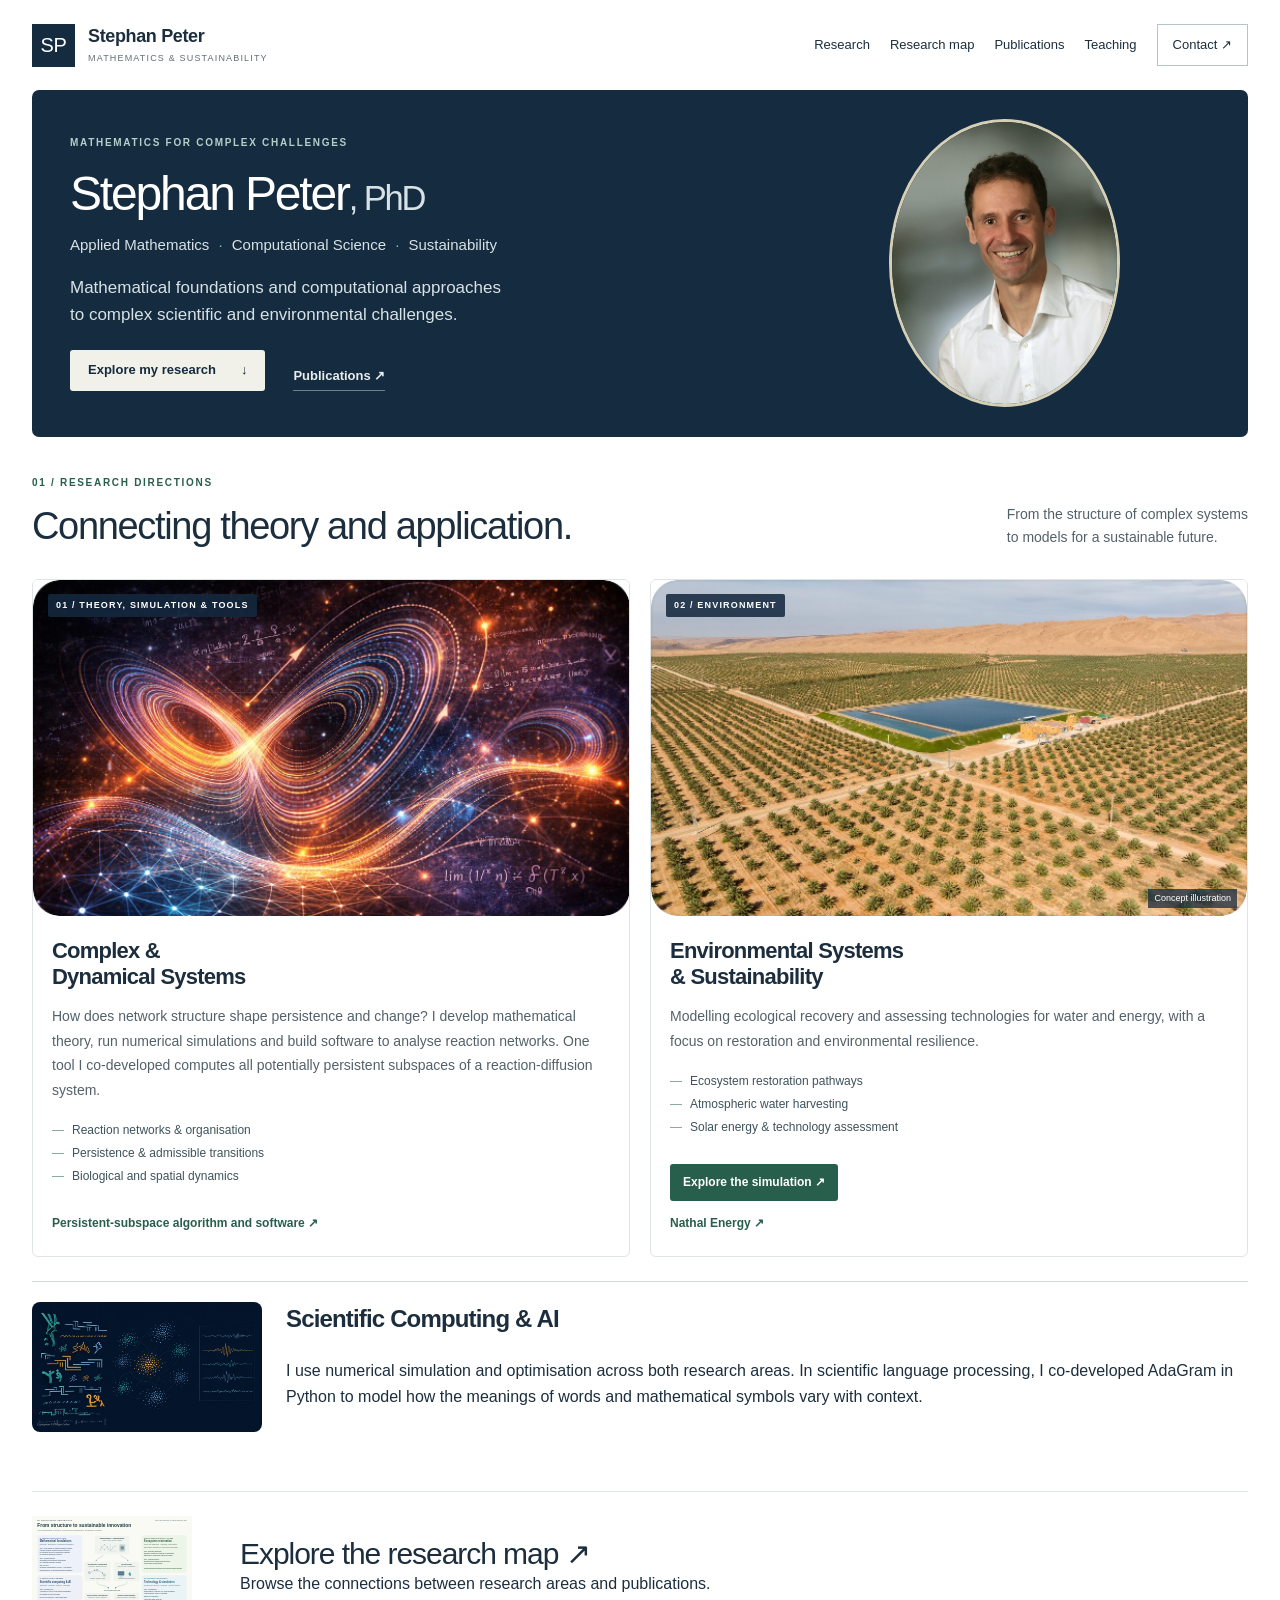
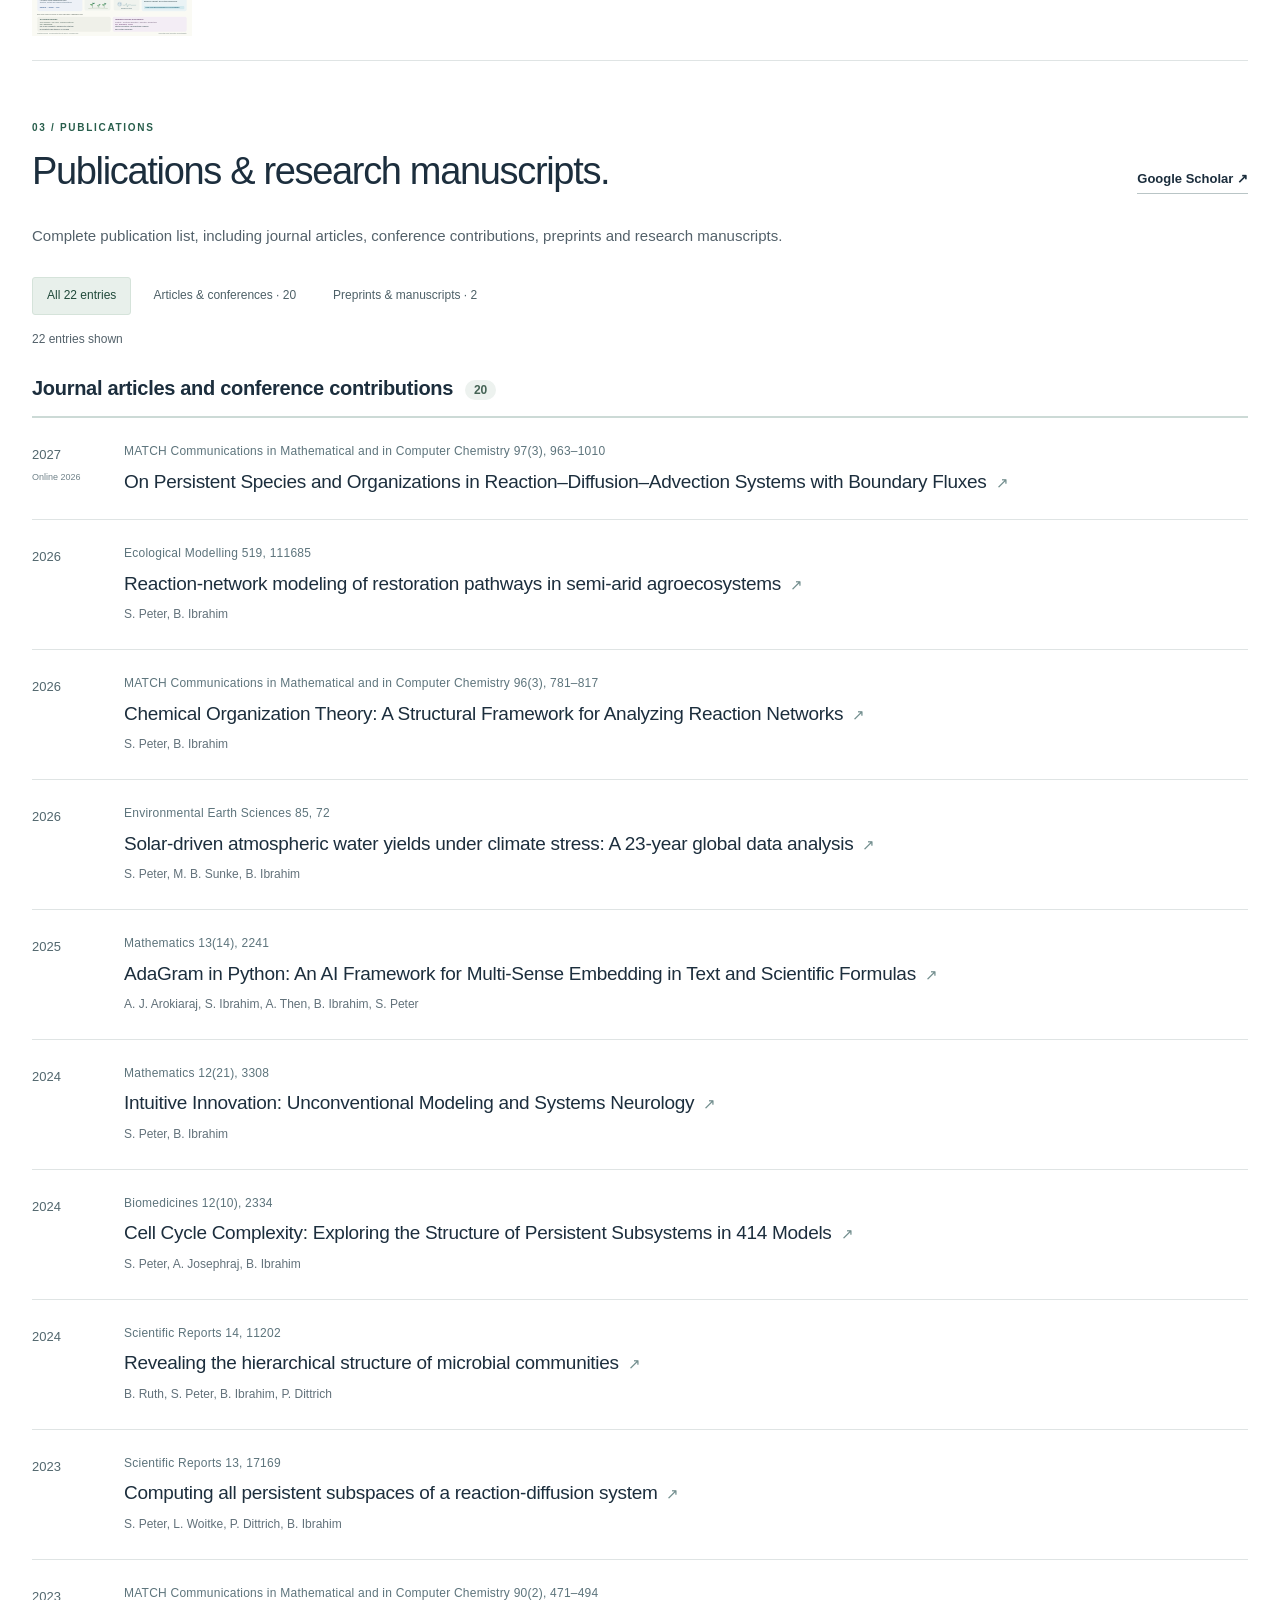
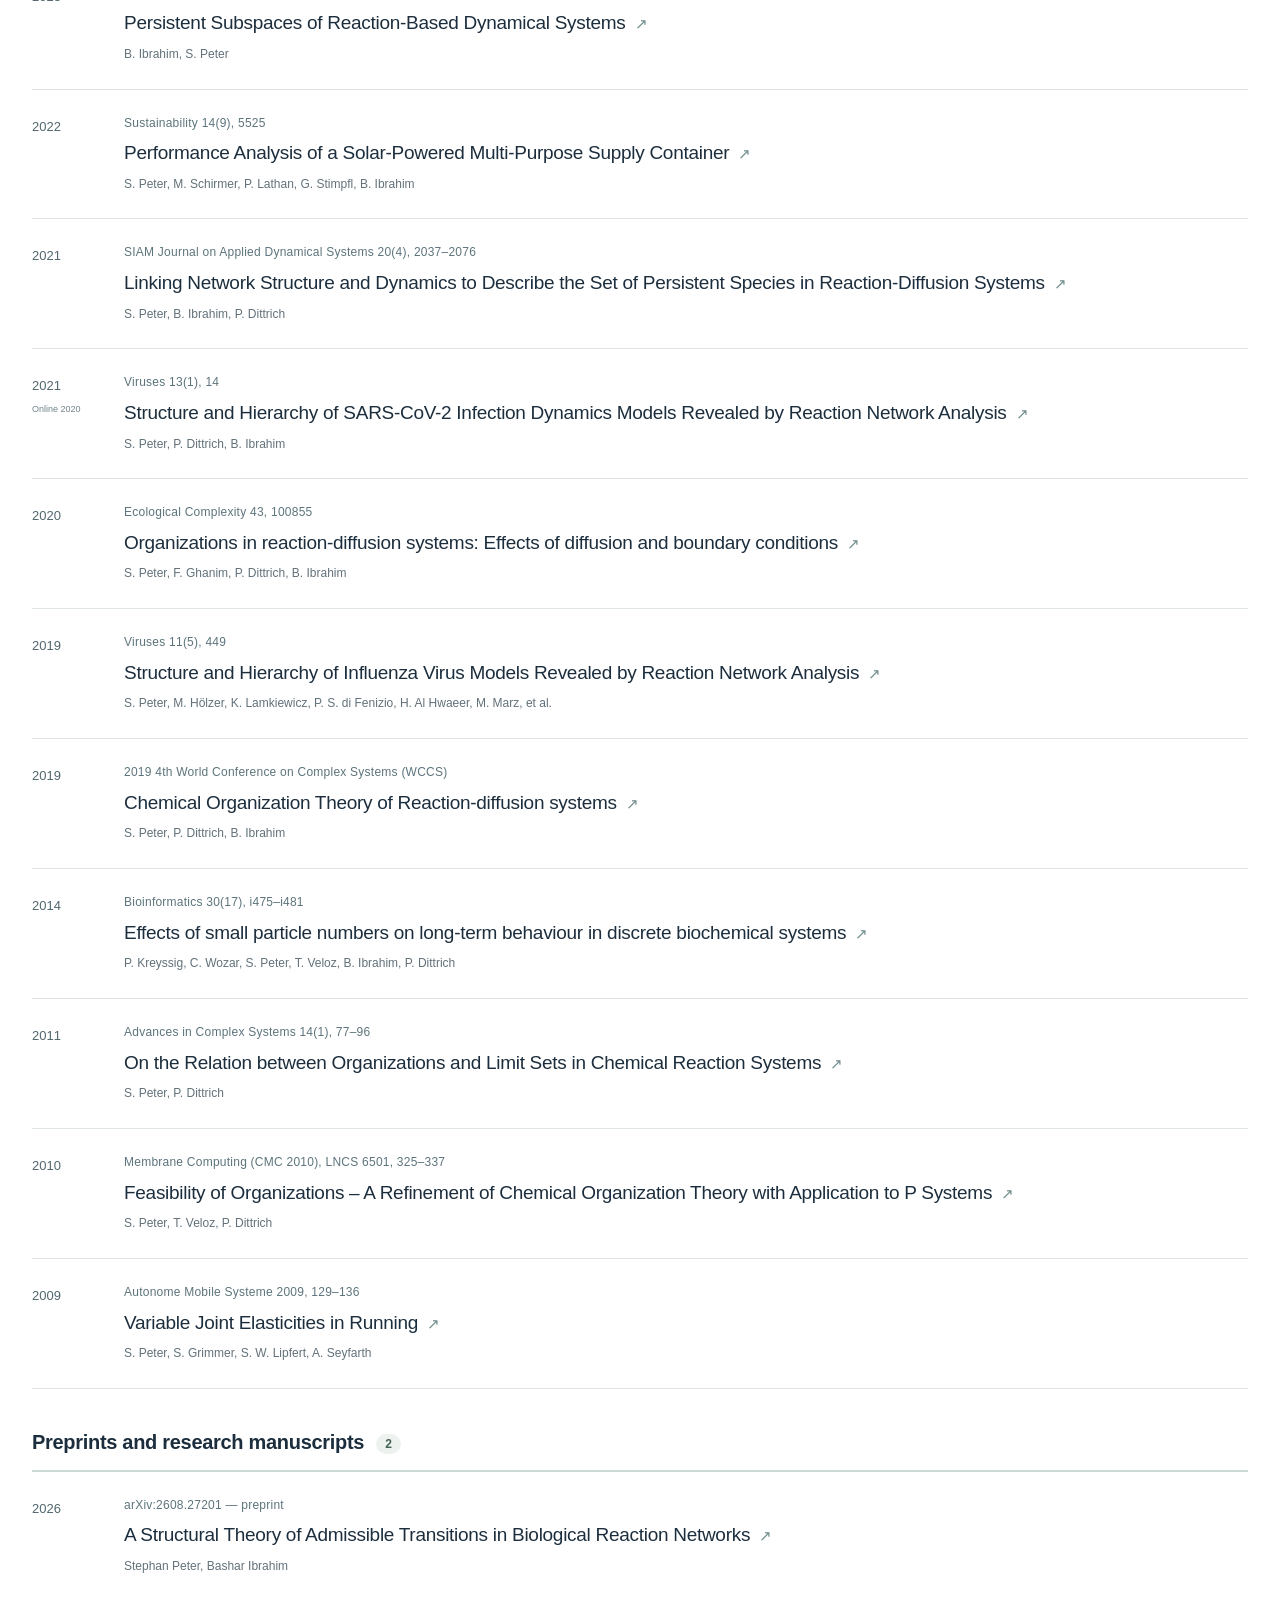
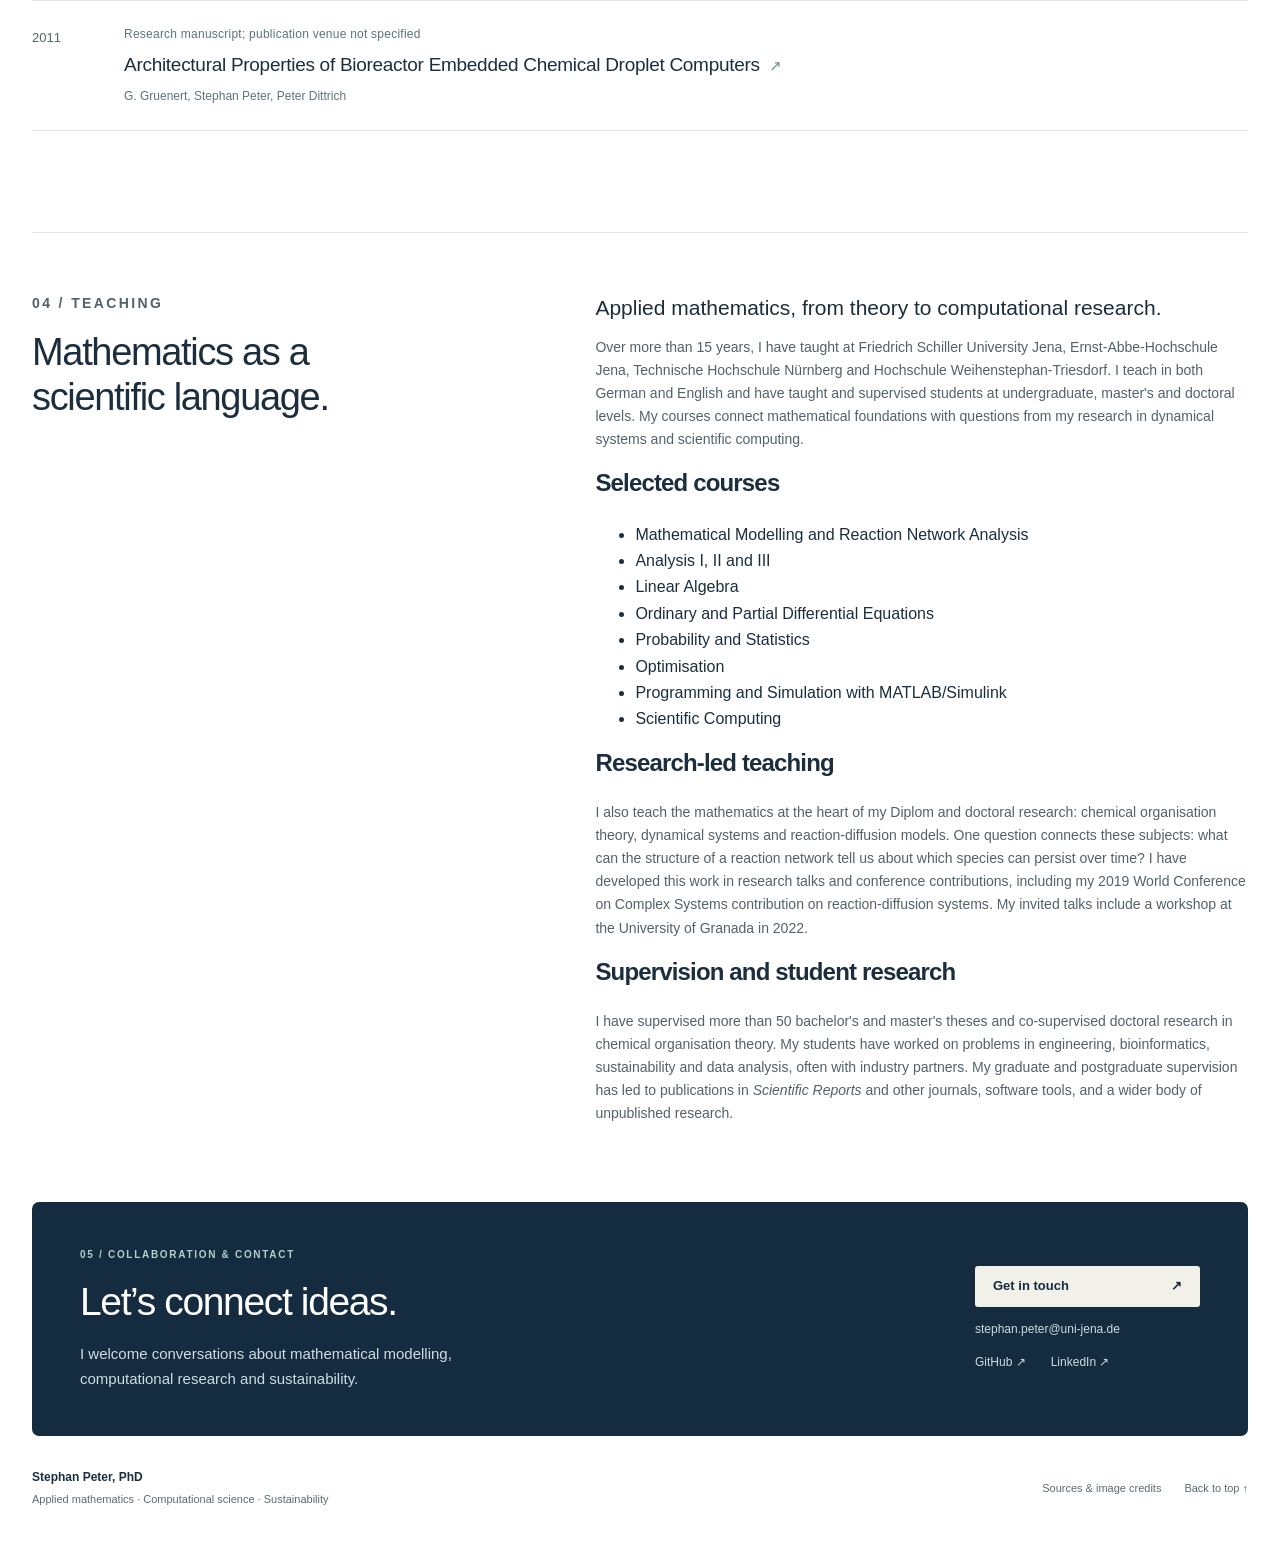
==== commit bd08518e: "Align portrait beside the desktop introduction" ====
--- a/index.html
+++ b/index.html
@@ -1,4 +1,4 @@
-<!doctype html><html lang="en"><head><meta charset="utf-8"><meta name="viewport" content="width=device-width,initial-scale=1"><meta name="theme-color" content="#152b3f"><title>Stephan Peter, PhD — Mathematics, Computing & Sustainability</title><meta name="description" content="Stephan Peter's research in complex systems, scientific computing and sustainability. Explore publications, research connections and the Nathal Energy simulation."><link rel="icon" href="assets/favicon.svg" type="image/svg+xml"><link rel="stylesheet" href="style.css"><script src="script.js" defer></script><style>.methods-brief{display:flex;align-items:center;gap:24px;border-top:1px solid #ccd9d4;margin-top:24px;padding-top:20px}.methods-art{position:relative;flex:0 0 min(28%,230px);overflow:hidden;border-radius:8px}.methods-art img{width:100%;display:block}.methods-art .formula-detail{position:absolute;left:2%;bottom:5%;width:30%;height:13%;object-fit:cover;object-position:top;mix-blend-mode:screen;filter:invert(1)}@media(max-width:600px){.methods-brief{flex-direction:column;align-items:flex-start;gap:12px}.methods-art{width:min(60%,210px);flex:none}}.hero-portrait{position:relative;z-index:1;align-self:center;justify-self:center;width:clamp(145px,17vw,208px);height:auto;aspect-ratio:4/5;object-fit:cover;object-position:50% 30%;border-radius:50%;border:3px solid #d5cfb6}@media(max-width:760px){.hero .hero-portrait{width:98px;margin:0 0 16px}.hero:has(.hero-portrait){display:flex;flex-direction:column}.hero .hero-portrait{order:-1;align-self:flex-start}}</style></head><body><a class="skip" href="#main">Skip to content</a><header class="site-header"><a class="brand" href="index.html" aria-label="Stephan Peter home"><span class="monogram">SP</span><span>Stephan Peter<span class="brand-sub">MATHEMATICS & SUSTAINABILITY</span></span></a><button class="menu-toggle" aria-controls="navigation" aria-expanded="false">Menu <span aria-hidden="true">☰</span></button><nav id="navigation" aria-label="Main navigation"><a href="index.html#research">Research</a><a href="index.html#research-map">Research map</a><a href="index.html#publications">Publications</a><a href="index.html#teaching">Teaching</a><a href="index.html#contact" class="nav-contact">Contact <span aria-hidden="true">↗</span></a></nav></header><main id="main"><section class="hero" aria-labelledby="hero-title"><div class="hero-inner"><p class="eyebrow light">MATHEMATICS FOR COMPLEX CHALLENGES</p><h1 id="hero-title">Stephan Peter<span class="degree">, PhD</span></h1><p class="hero-fields">Applied Mathematics <span>·</span> Computational Science <span>·</span> Sustainability</p><p class="hero-copy">Mathematical foundations and computational approaches<br class="desktop-break"> to complex scientific and environmental challenges.</p><div class="hero-links"><a class="button cream" href="#research">Explore my research <span aria-hidden="true">↓</span></a><a class="text-link light-link" href="#publications">Publications <span aria-hidden="true">↗</span></a></div></div><img class="hero-portrait" src="stephan-peter.png" alt="Stephan Peter" width="361" height="480"></section>
+<!doctype html><html lang="en"><head><meta charset="utf-8"><meta name="viewport" content="width=device-width,initial-scale=1"><meta name="theme-color" content="#152b3f"><title>Stephan Peter, PhD — Mathematics, Computing & Sustainability</title><meta name="description" content="Stephan Peter's research in complex systems, scientific computing and sustainability. Explore publications, research connections and the Nathal Energy simulation."><link rel="icon" href="assets/favicon.svg" type="image/svg+xml"><link rel="stylesheet" href="style.css"><script src="script.js" defer></script><style>.methods-brief{display:flex;align-items:center;gap:24px;border-top:1px solid #ccd9d4;margin-top:24px;padding-top:20px}.methods-art{position:relative;flex:0 0 min(28%,230px);overflow:hidden;border-radius:8px}.methods-art img{width:100%;display:block}.methods-art .formula-detail{position:absolute;left:2%;bottom:5%;width:30%;height:13%;object-fit:cover;object-position:top;mix-blend-mode:screen;filter:invert(1)}@media(max-width:600px){.methods-brief{flex-direction:column;align-items:flex-start;gap:12px}.methods-art{width:min(60%,210px);flex:none}}.hero-portrait{position:relative;z-index:1;align-self:center;justify-self:center;width:clamp(145px,17vw,208px);height:auto;aspect-ratio:4/5;object-fit:cover;object-position:50% 30%;border-radius:50%;border:3px solid #d5cfb6}@media(max-width:760px){.hero .hero-portrait{width:98px;margin:0 0 16px}.hero:has(.hero-portrait){display:flex;flex-direction:column}.hero .hero-portrait{order:-1;align-self:flex-start}}@media(min-width:761px){.hero:has(.hero-portrait){display:grid;grid-template-columns:minmax(0,1.65fr) minmax(160px,1fr);align-items:center;column-gap:clamp(24px,4vw,70px)}.hero>.hero-inner{grid-area:1/1}.hero>.hero-portrait{grid-area:1/2;width:clamp(160px,18vw,232px);margin:0;justify-self:center}}</style></head><body><a class="skip" href="#main">Skip to content</a><header class="site-header"><a class="brand" href="index.html" aria-label="Stephan Peter home"><span class="monogram">SP</span><span>Stephan Peter<span class="brand-sub">MATHEMATICS & SUSTAINABILITY</span></span></a><button class="menu-toggle" aria-controls="navigation" aria-expanded="false">Menu <span aria-hidden="true">☰</span></button><nav id="navigation" aria-label="Main navigation"><a href="index.html#research">Research</a><a href="index.html#research-map">Research map</a><a href="index.html#publications">Publications</a><a href="index.html#teaching">Teaching</a><a href="index.html#contact" class="nav-contact">Contact <span aria-hidden="true">↗</span></a></nav></header><main id="main"><section class="hero" aria-labelledby="hero-title"><div class="hero-inner"><p class="eyebrow light">MATHEMATICS FOR COMPLEX CHALLENGES</p><h1 id="hero-title">Stephan Peter<span class="degree">, PhD</span></h1><p class="hero-fields">Applied Mathematics <span>·</span> Computational Science <span>·</span> Sustainability</p><p class="hero-copy">Mathematical foundations and computational approaches<br class="desktop-break"> to complex scientific and environmental challenges.</p><div class="hero-links"><a class="button cream" href="#research">Explore my research <span aria-hidden="true">↓</span></a><a class="text-link light-link" href="#publications">Publications <span aria-hidden="true">↗</span></a></div></div><img class="hero-portrait" src="stephan-peter.png" alt="Stephan Peter" width="361" height="480"></section>
 <section class="section research" id="research" aria-labelledby="research-title"><div class="section-heading"><div><p class="eyebrow">01 / RESEARCH DIRECTIONS</p><h2 id="research-title">Connecting theory and application.</h2></div><p>From the structure of complex systems<br> to models for a sustainable future.</p></div><div class="research-grid" style="grid-template-columns:repeat(auto-fit,minmax(min(100%,360px),1fr))">
 <article class="research-card"><div class="card-image"><img src="attractor.png" alt="Luminous trajectories of a dynamical system"><span class="image-index">01 / THEORY, SIMULATION &amp; TOOLS</span></div><div class="card-content"><h3>Complex &amp;<br> Dynamical Systems</h3><p>How does network structure shape persistence and change? I develop mathematical theory, run numerical simulations and build software to analyse reaction networks. One tool I co-developed computes all potentially persistent subspaces of a reaction-diffusion system.</p><ul class="topics"><li>Reaction networks &amp; organisation</li><li>Persistence &amp; admissible transitions</li><li>Biological and spatial dynamics</li></ul><a class="card-link" href="https://doi.org/10.1038/s41598-023-44244-x">Persistent-subspace algorithm and software <span aria-hidden="true">↗</span></a></div></article>
 <article class="research-card environment"><div class="card-image"><img src="restoration.png" alt="Orchard and water reservoir in a semi-arid landscape"><span class="image-index">02 / ENVIRONMENT</span><span class="image-note">Concept illustration</span></div><div class="card-content"><h3>Environmental Systems<br> &amp; Sustainability</h3><p>Modelling ecological recovery and assessing technologies for water and energy, with a focus on restoration and environmental resilience.</p><ul class="topics"><li>Ecosystem restoration pathways</li><li>Atmospheric water harvesting</li><li>Solar energy &amp; technology assessment</li></ul><div class="project-actions"><a class="button green" href="https://simulation.nathal-energy.com/en/" target="_blank" rel="noopener noreferrer">Explore the simulation ↗</a><a class="card-link" href="https://www.nathal-energy.com/en/" target="_blank" rel="noopener noreferrer">Nathal Energy ↗</a></div></div></article>
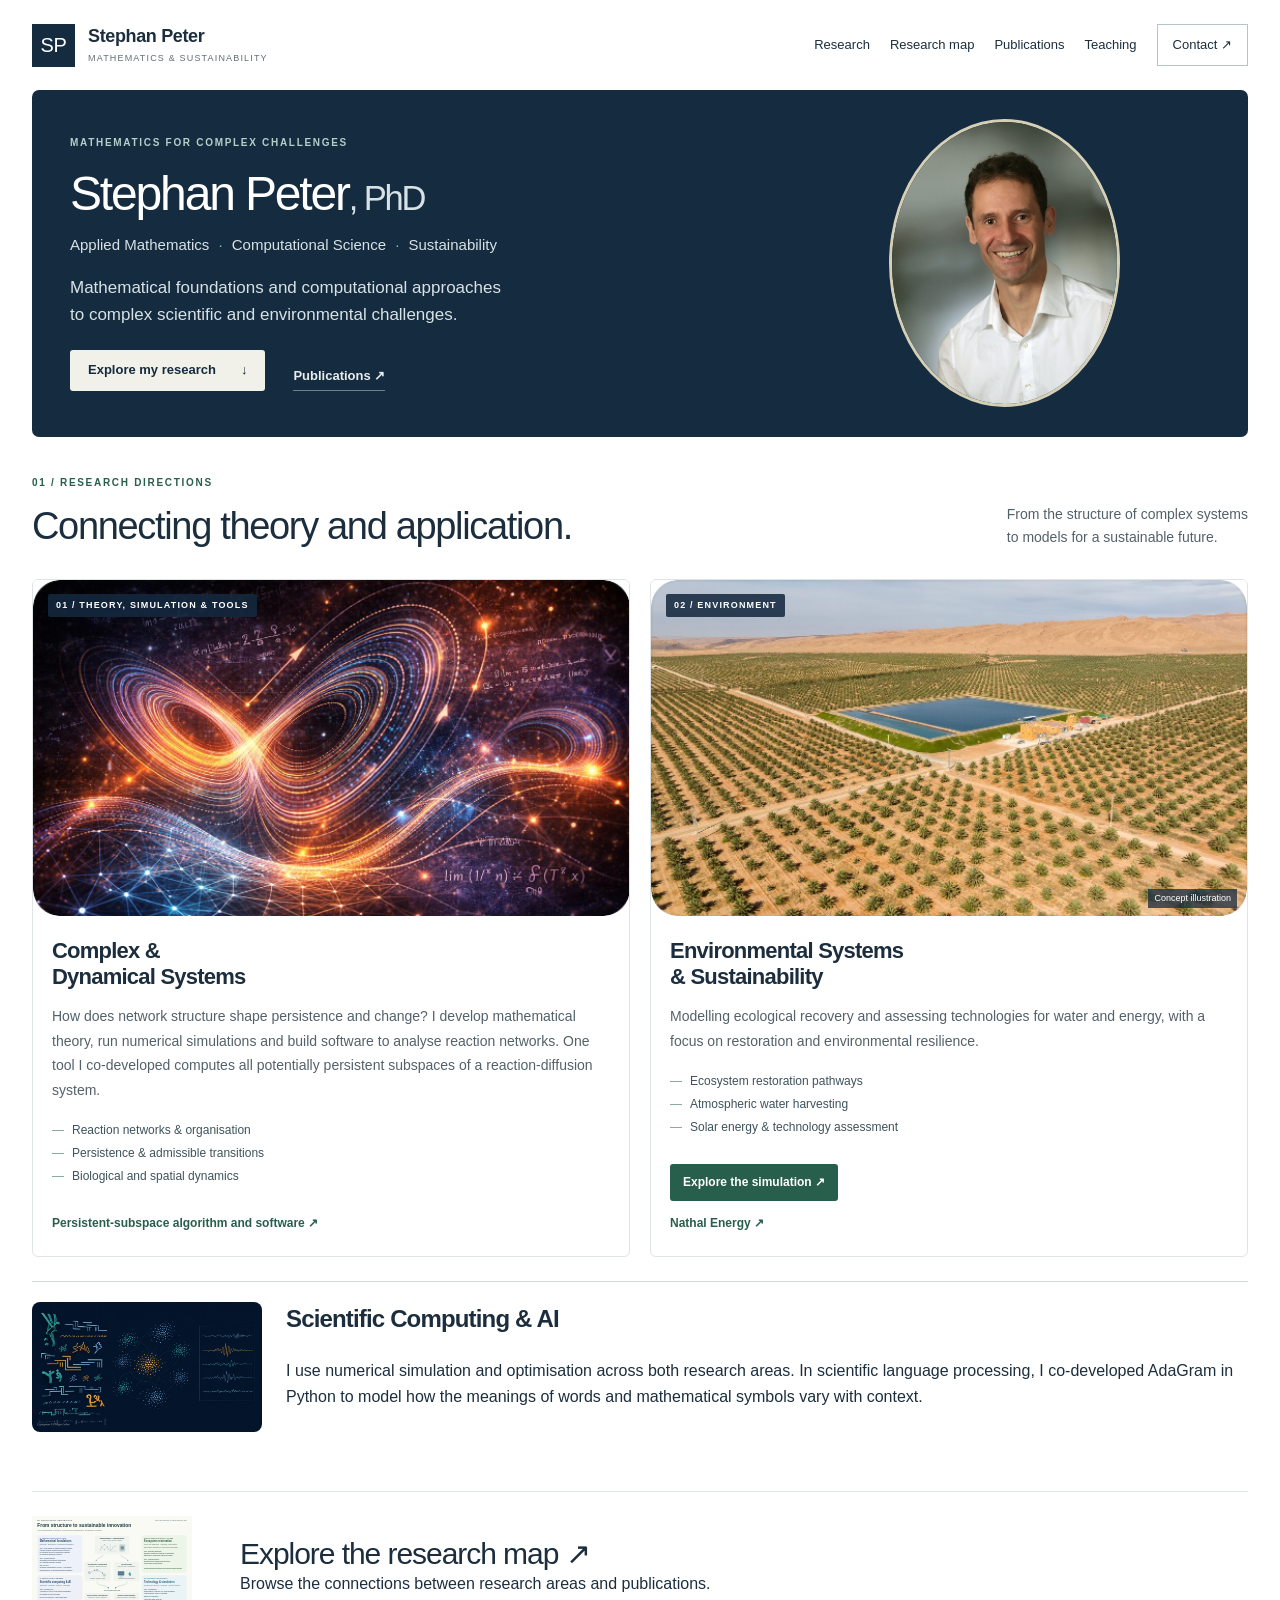
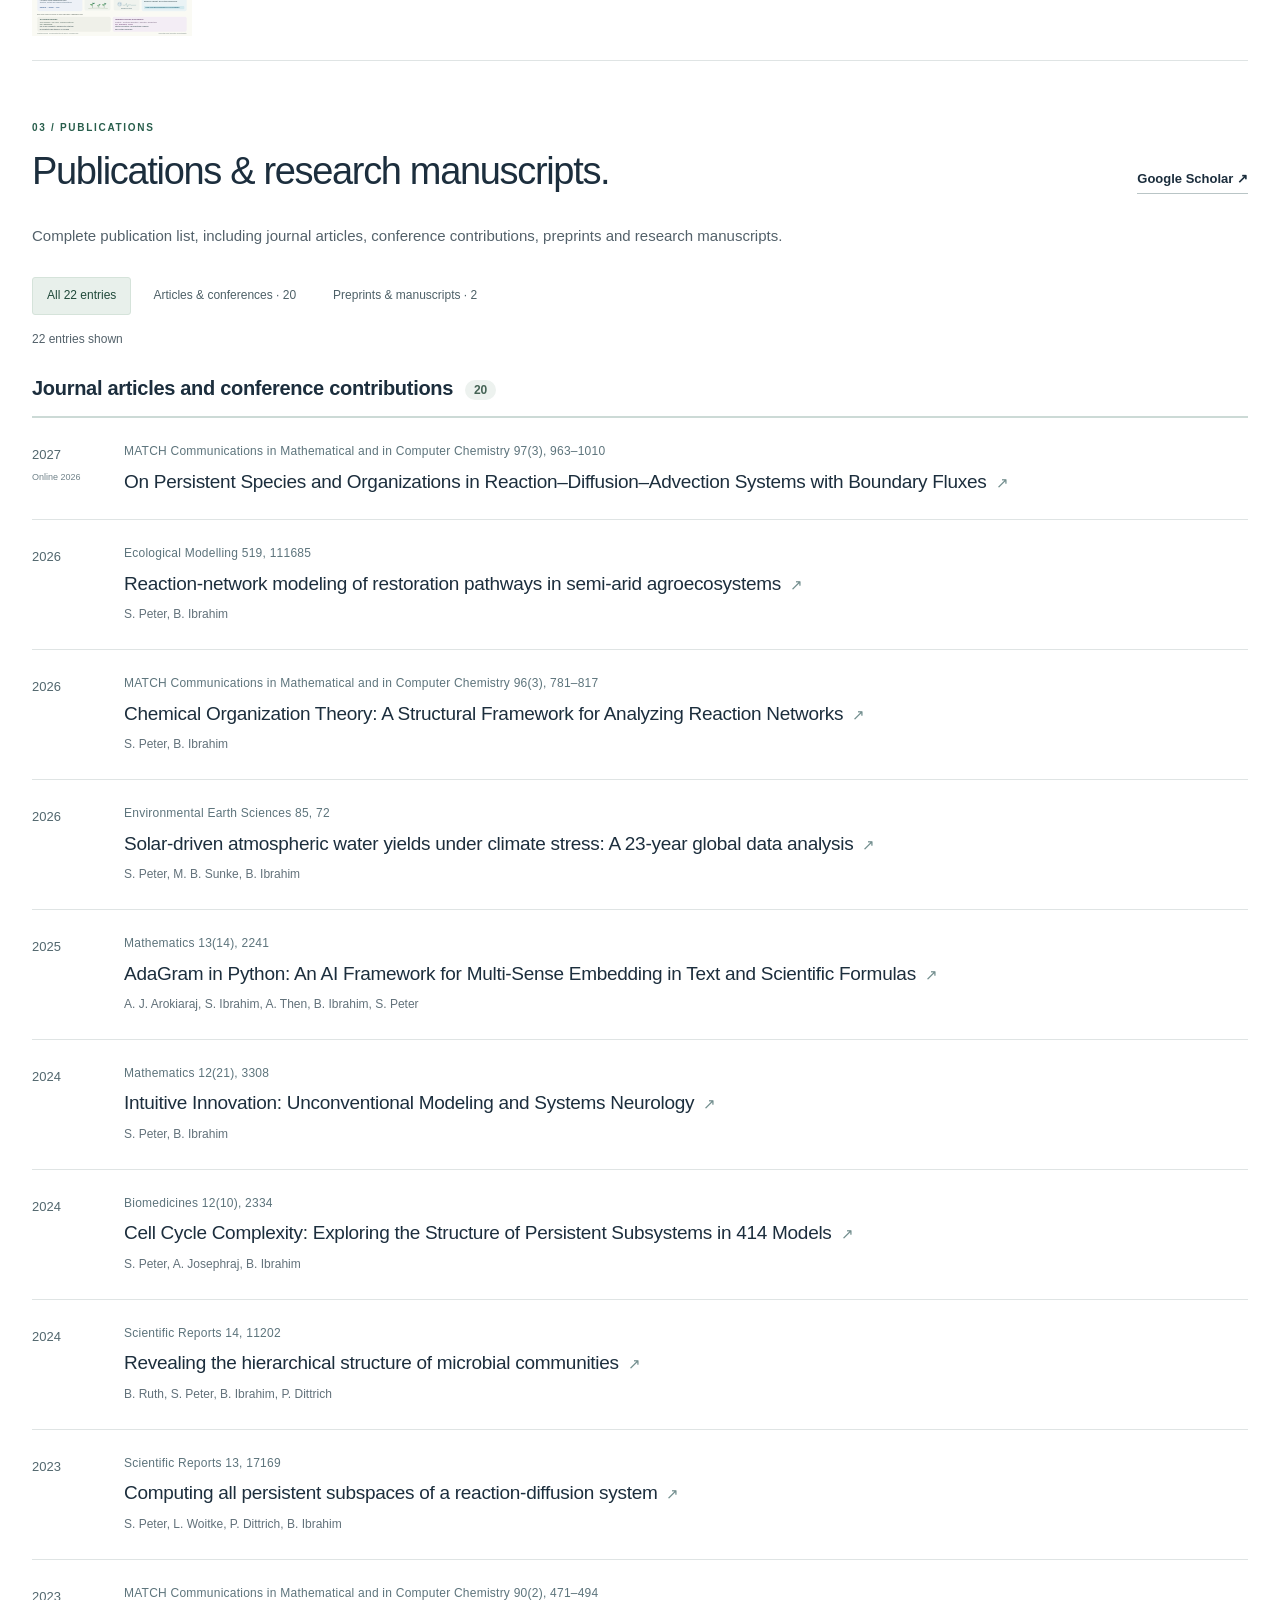
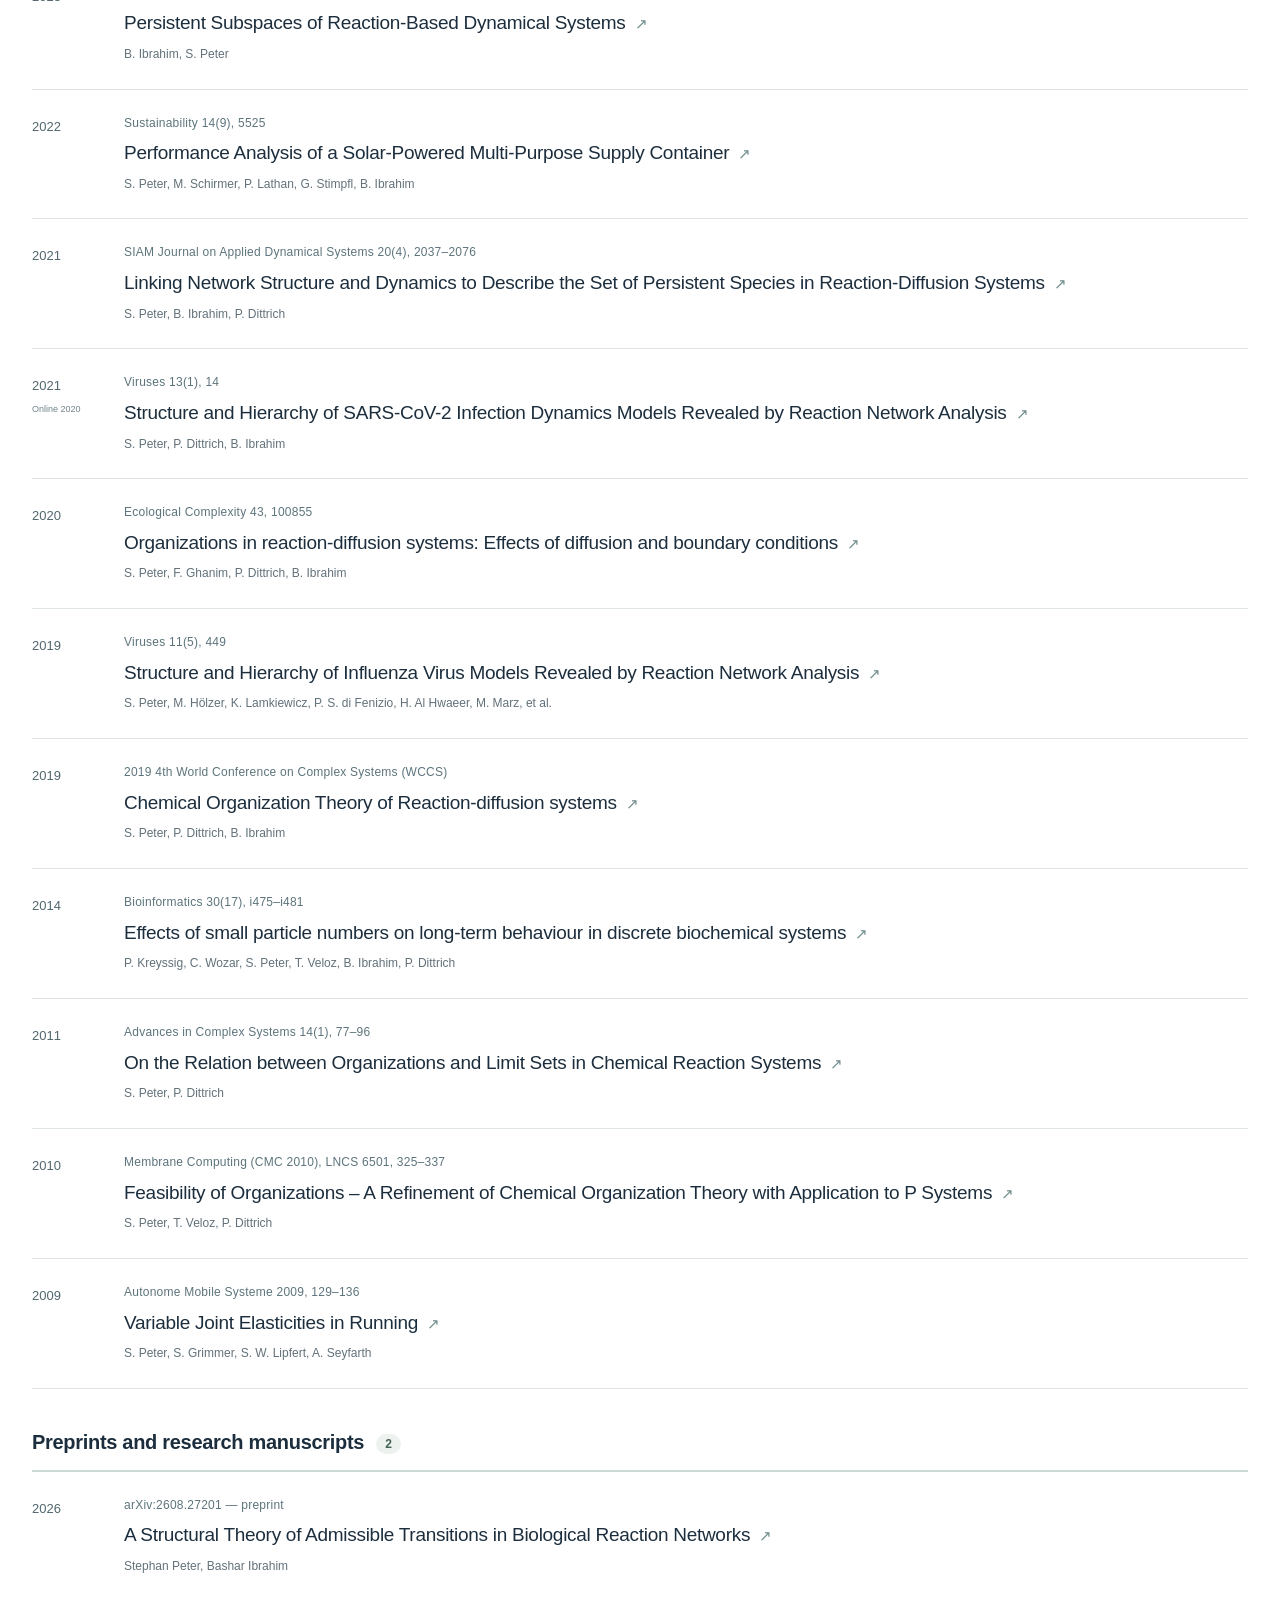
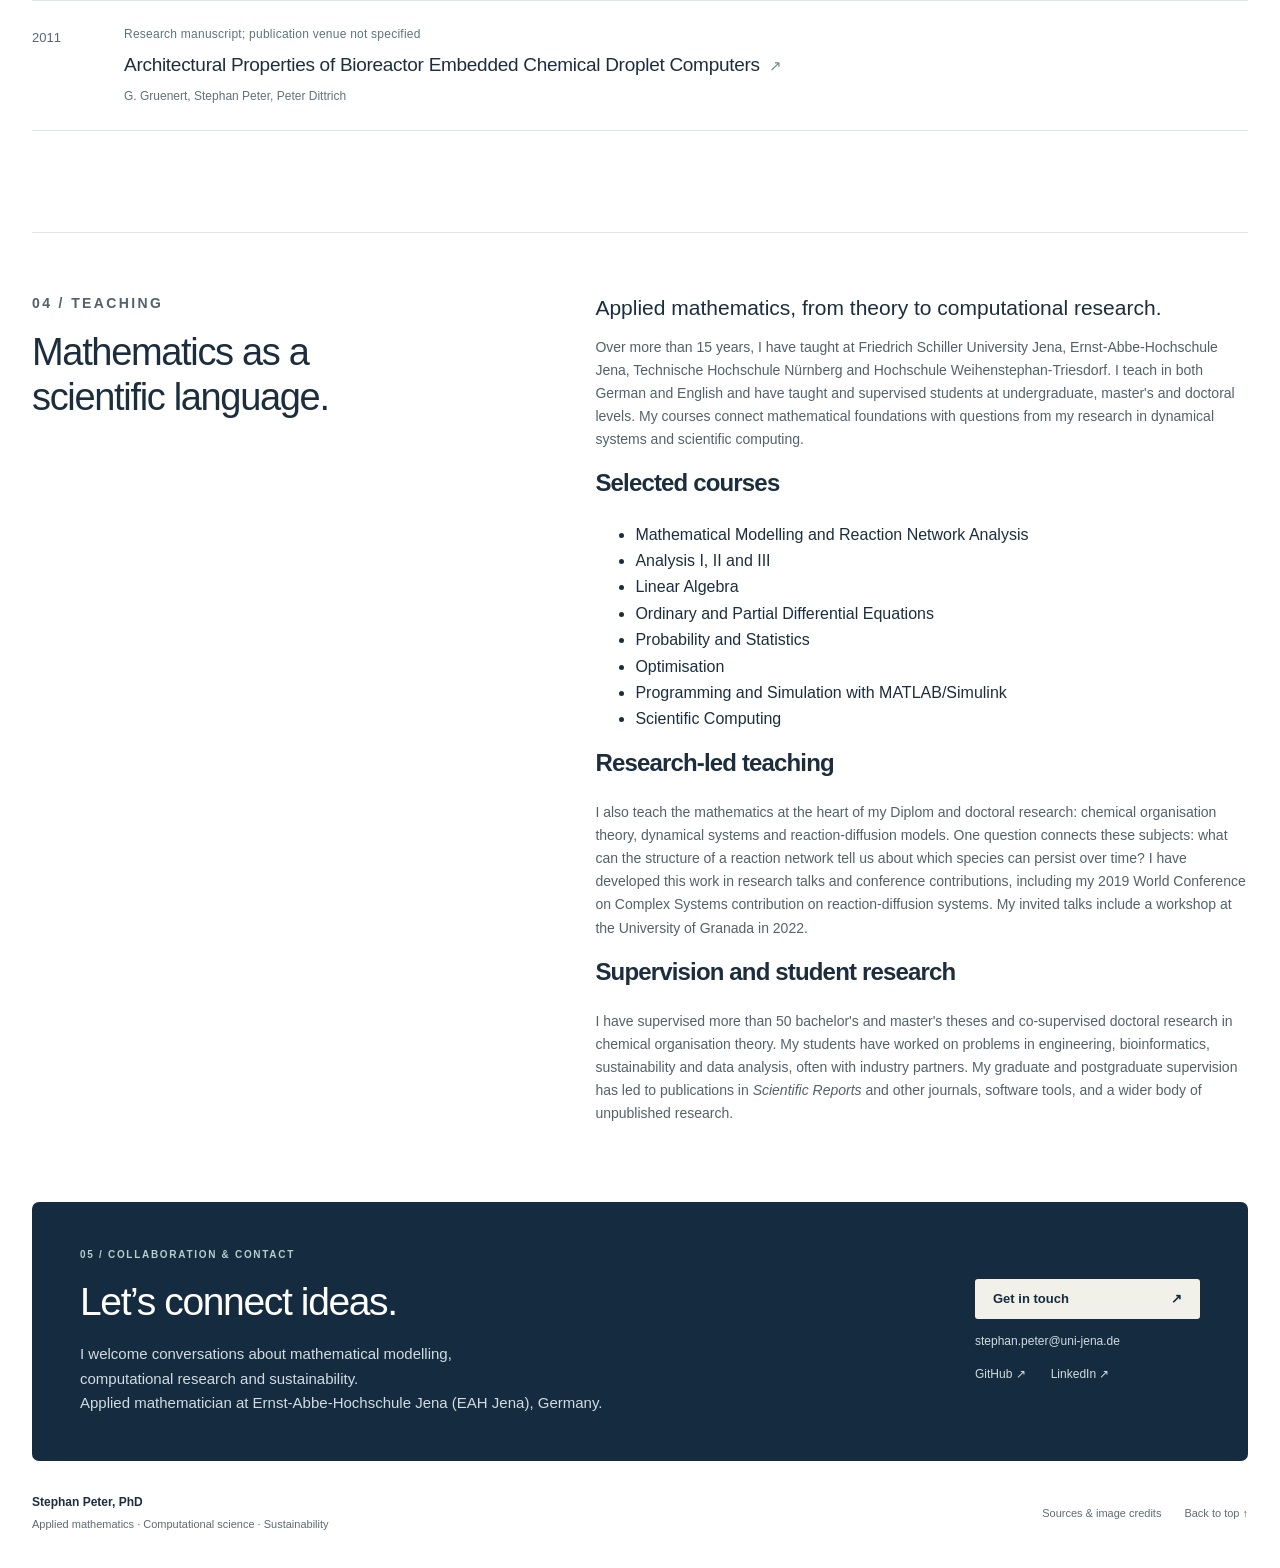
==== commit 5dee6e39: "Update print statement from 'Hello' to 'Goodbye'" ====
--- a/index.html
+++ b/index.html
@@ -11,4 +11,4 @@
 <h3>Selected courses</h3><ul><li>Mathematical Modelling and Reaction Network Analysis</li><li>Analysis I, II and III</li><li>Linear Algebra</li><li>Ordinary and Partial Differential Equations</li><li>Probability and Statistics</li><li>Optimisation</li><li>Programming and Simulation with MATLAB/Simulink</li><li>Scientific Computing</li></ul>
 <h3>Research-led teaching</h3><p>I also teach the mathematics at the heart of my Diplom and doctoral research: chemical organisation theory, dynamical systems and reaction-diffusion models. One question connects these subjects: what can the structure of a reaction network tell us about which species can persist over time? I have developed this work in research talks and conference contributions, including my <a href="https://doi.org/10.1109/ICoCS.2019.8930722">2019 World Conference on Complex Systems contribution on reaction-diffusion systems</a>. My invited talks include a workshop at the University of Granada in 2022.</p>
 <h3>Supervision and student research</h3><p>I have supervised more than 50 bachelor's and master's theses and co-supervised doctoral research in chemical organisation theory. My students have worked on problems in engineering, bioinformatics, sustainability and data analysis, often with industry partners. My graduate and postgraduate supervision has led to <a href="https://doi.org/10.1038/s41598-023-44244-x">publications in <em>Scientific Reports</em></a> and other journals, software tools, and a wider body of unpublished research.</p></div></section>
-<section class="contact" id="contact" aria-labelledby="contact-title"><div><p class="eyebrow light">05 / COLLABORATION & CONTACT</p><h2 id="contact-title">Let’s connect ideas.</h2><p>I welcome conversations about mathematical modelling,<br class="desktop-break"> computational research and sustainability.</p></div><div class="contact-actions"><a class="button cream" href="mailto:stephan.peter@uni-jena.de">Get in touch <span aria-hidden="true">↗</span></a><span class="contact-email">stephan.peter@uni-jena.de</span><div><a href="https://github.com/stephanpeter" target="_blank" rel="noopener noreferrer">GitHub ↗</a><a href="https://www.linkedin.com/in/dr-stephan-peter-806916238/" target="_blank" rel="noopener noreferrer">LinkedIn ↗</a></div></div></section></main><footer class="footer"><div><strong>Stephan Peter, PhD</strong><span>Applied mathematics · Computational science · Sustainability</span></div><div><a href="sources.html">Sources & image credits</a><a href="#main">Back to top ↑</a></div></footer></body></html>+<section class="contact" id="contact" aria-labelledby="contact-title"><div><p class="eyebrow light">05 / COLLABORATION & CONTACT</p><h2 id="contact-title">Let’s connect ideas.</h2><p>I welcome conversations about mathematical modelling,<br class="desktop-break"> computational research and sustainability.</p><p>Applied mathematician at Ernst-Abbe-Hochschule Jena (EAH Jena), Germany.</p></div><div class="contact-actions"><a class="button cream" href="mailto:stephan.peter@uni-jena.de">Get in touch <span aria-hidden="true">↗</span></a><span class="contact-email">stephan.peter@uni-jena.de</span><div><a href="https://github.com/stephanpeter" target="_blank" rel="noopener noreferrer">GitHub ↗</a><a href="https://www.linkedin.com/in/dr-stephan-peter-806916238/" target="_blank" rel="noopener noreferrer">LinkedIn ↗</a></div></div></section></main><footer class="footer"><div><strong>Stephan Peter, PhD</strong><span>Applied mathematics · Computational science · Sustainability</span></div><div><a href="sources.html">Sources & image credits</a><a href="#main">Back to top ↑</a></div></footer></body></html>
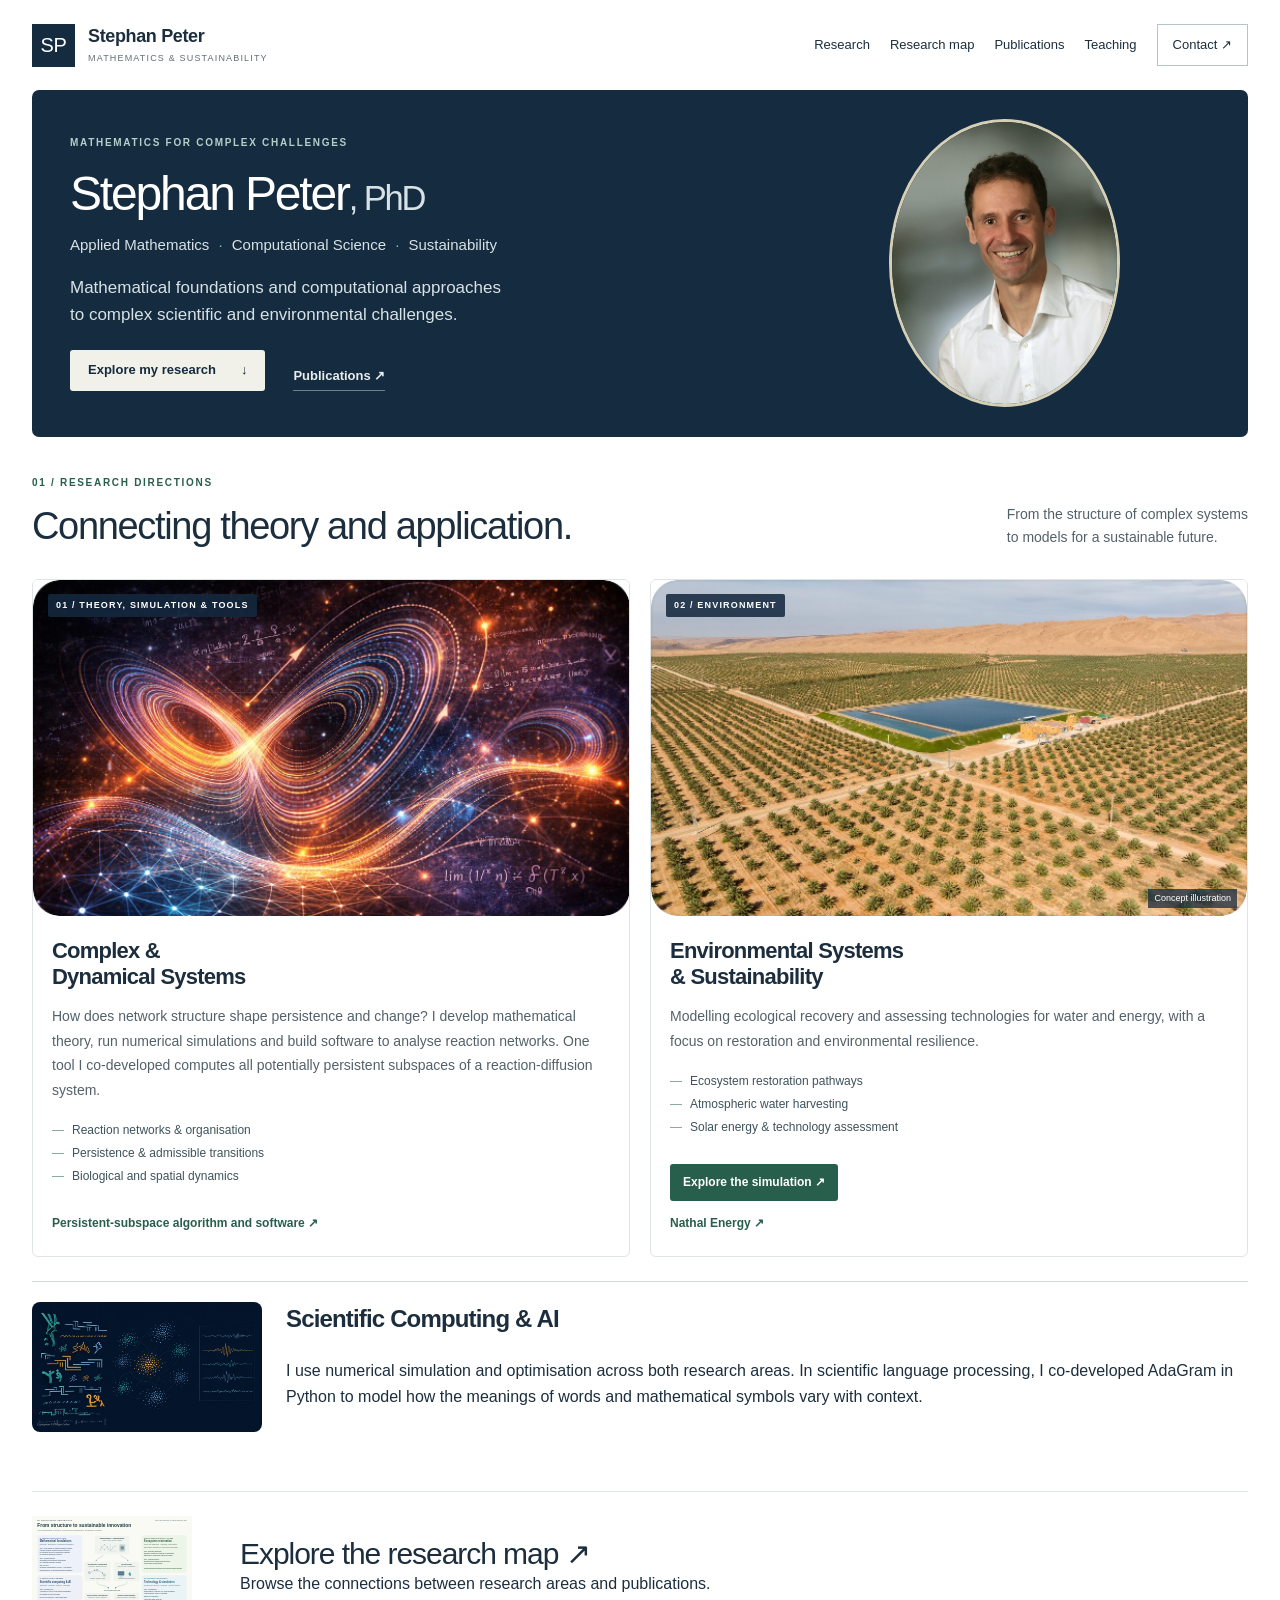
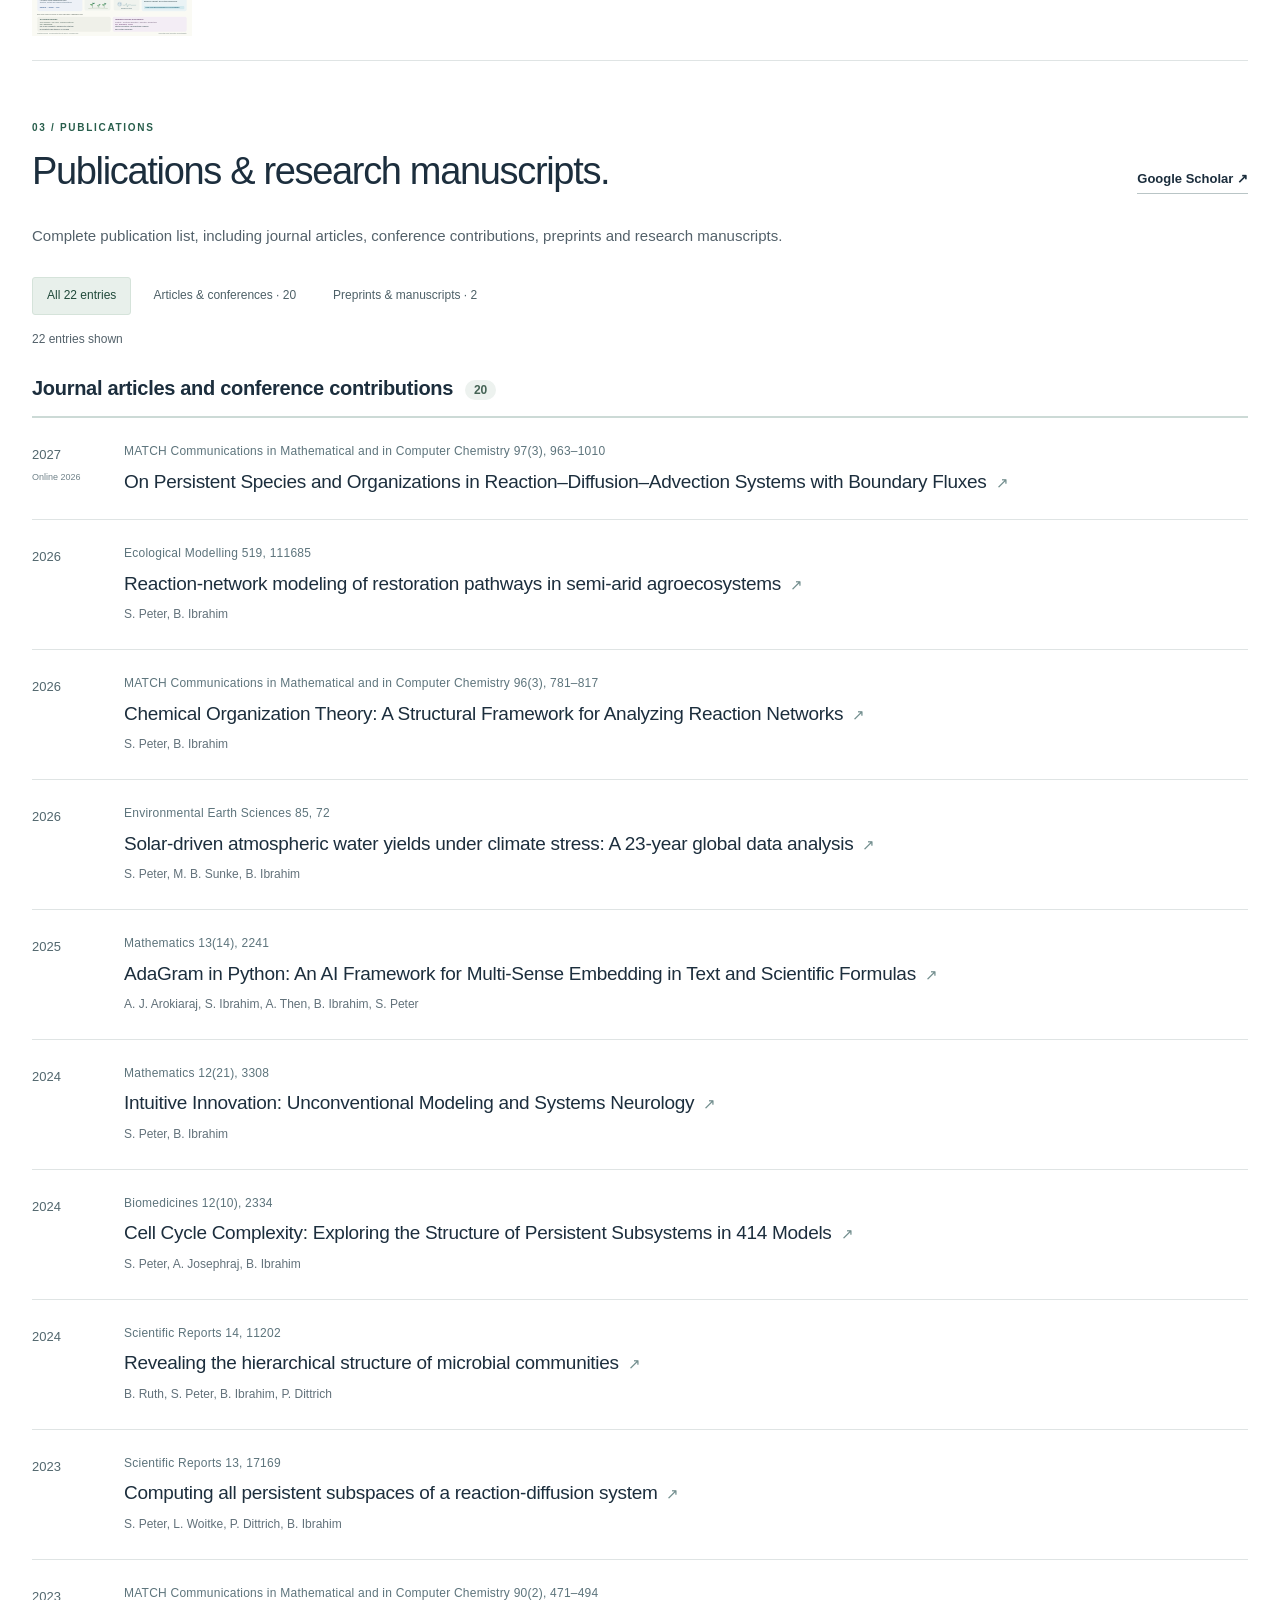
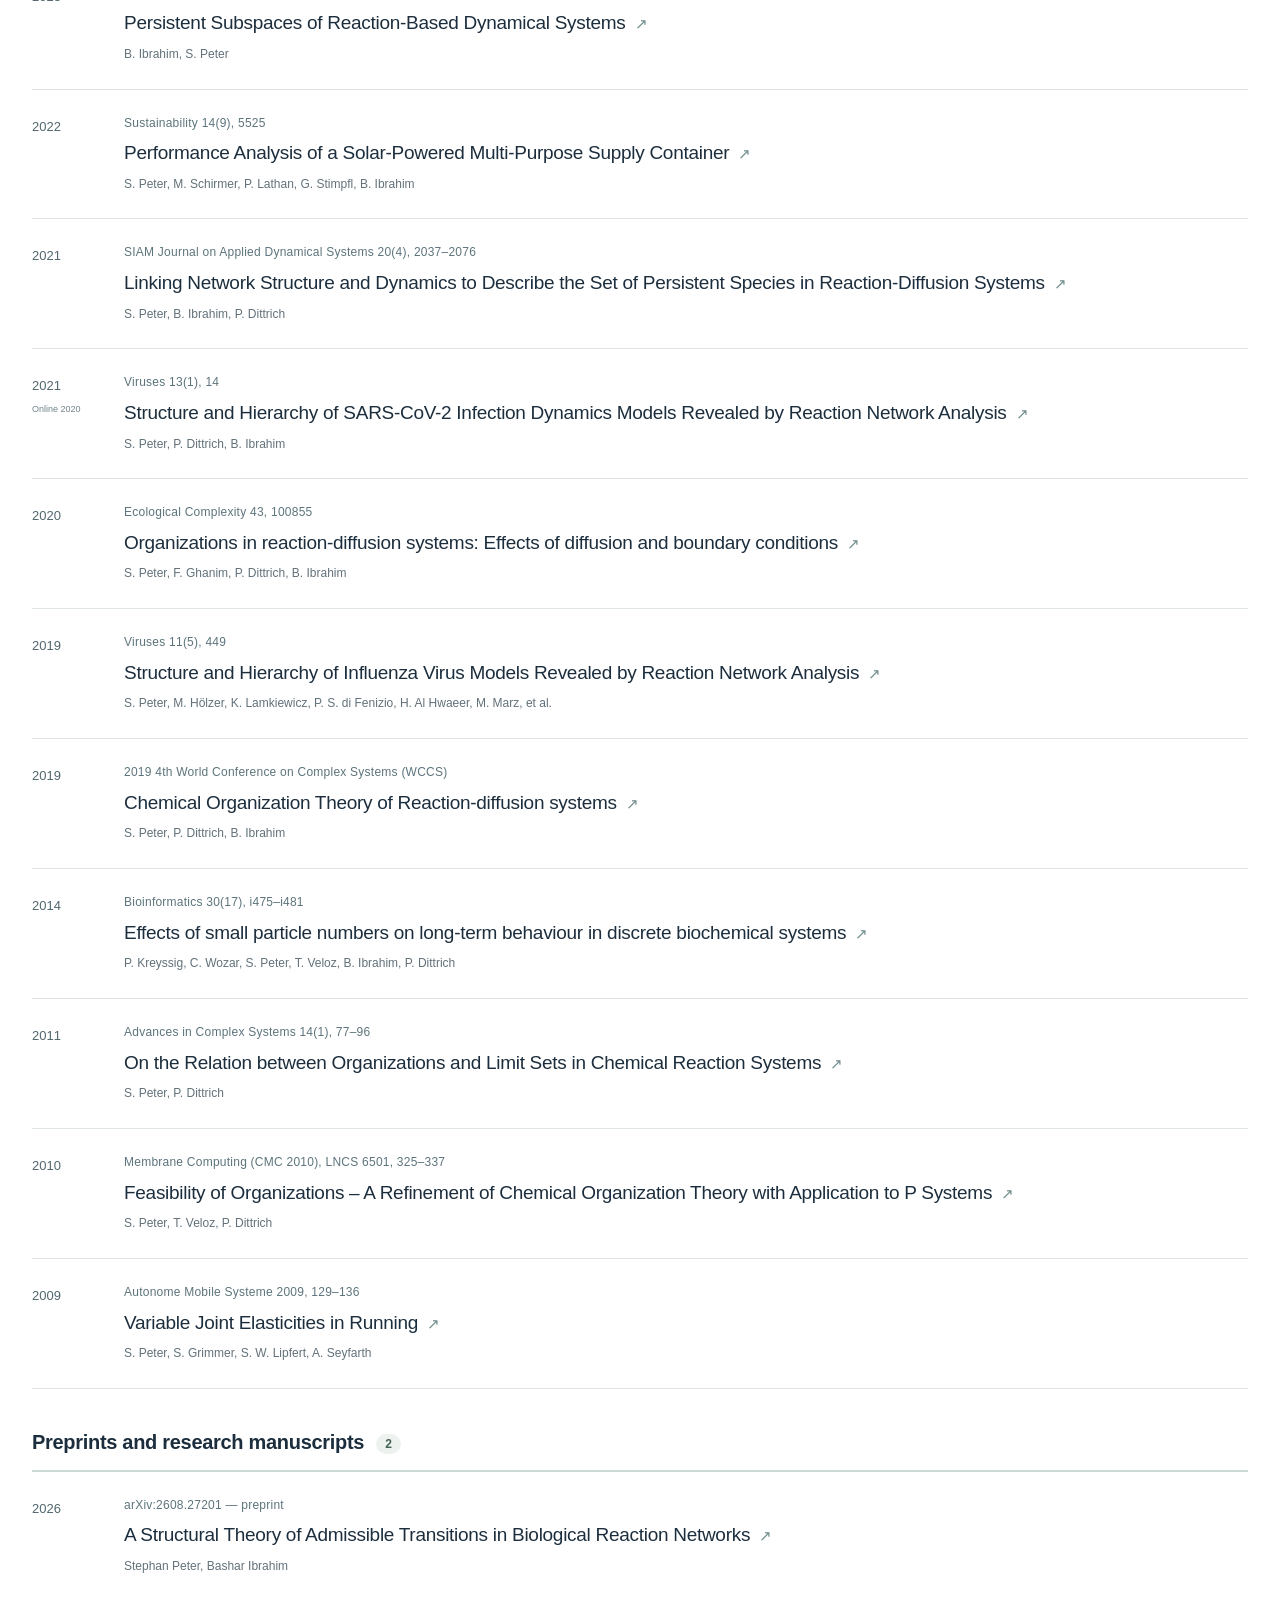
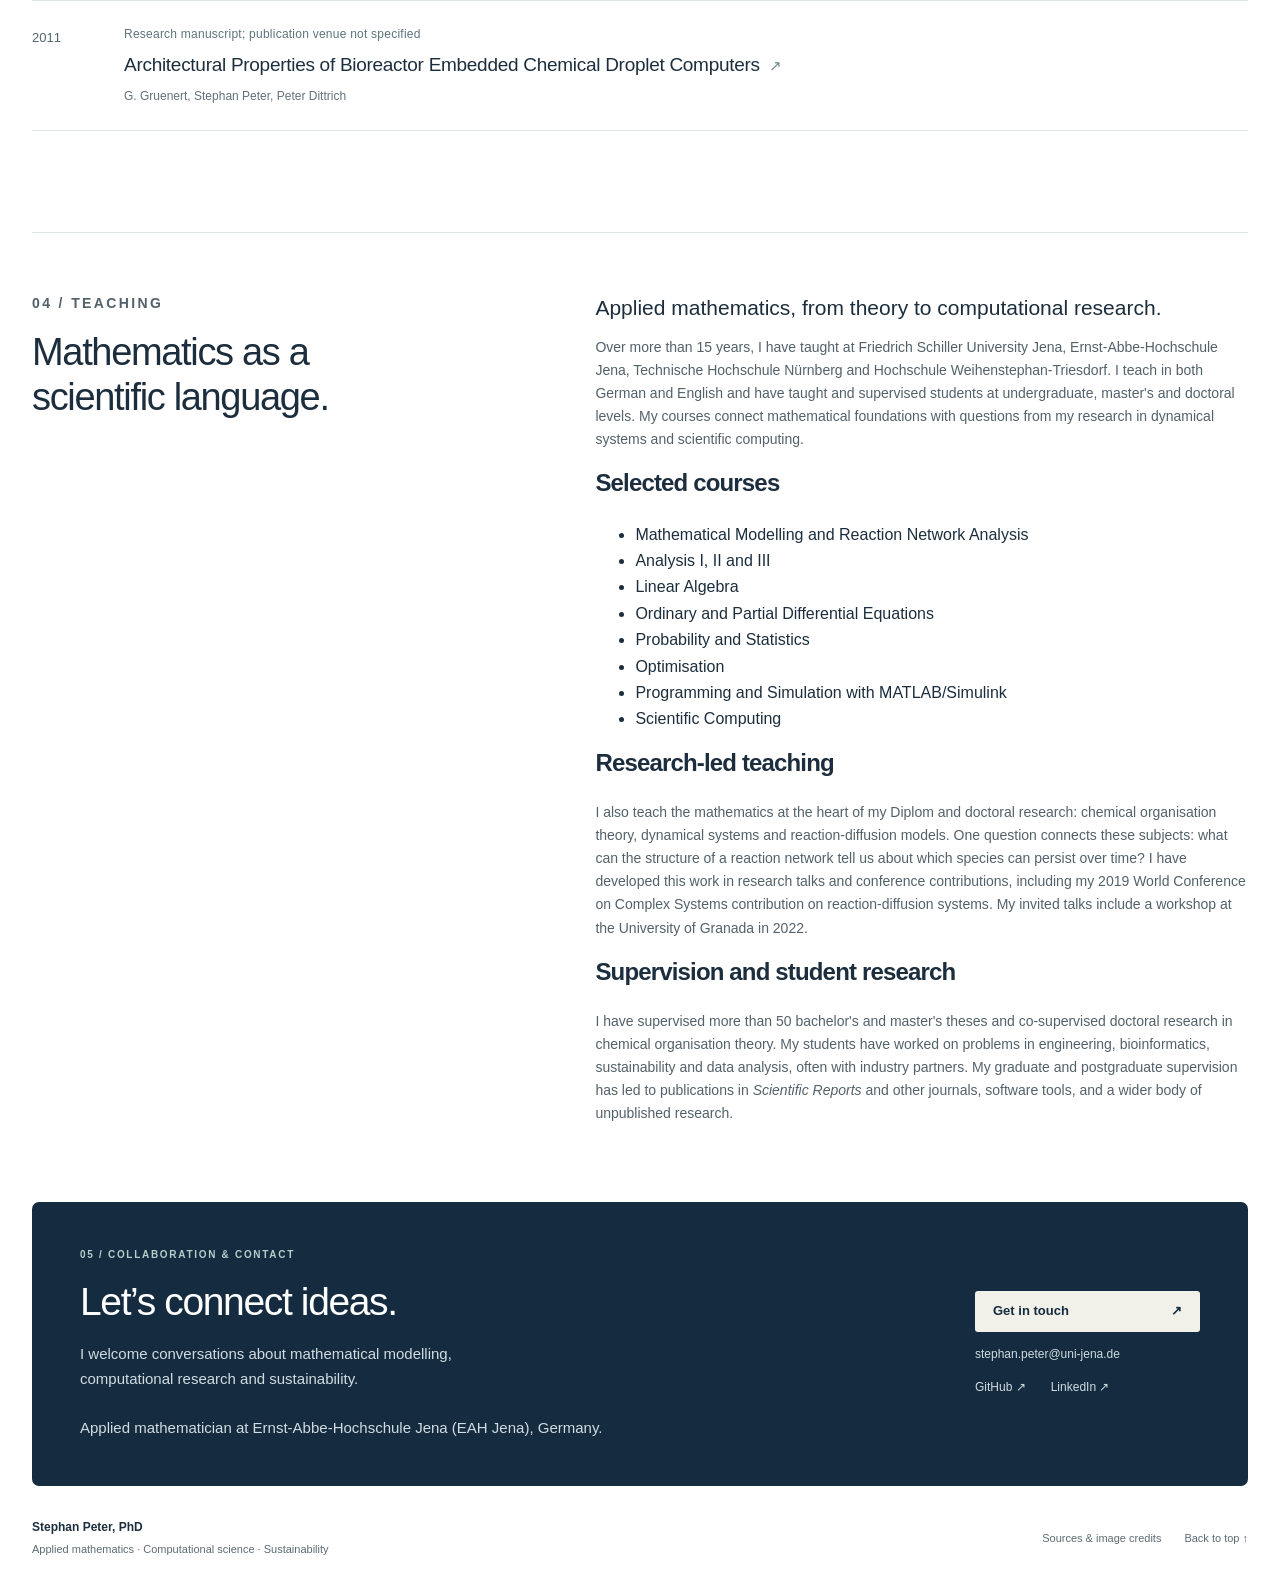
==== commit edf6c21e: "Add one line of space between contact paragraphs" ====
--- a/index.html
+++ b/index.html
@@ -11,4 +11,4 @@
 <h3>Selected courses</h3><ul><li>Mathematical Modelling and Reaction Network Analysis</li><li>Analysis I, II and III</li><li>Linear Algebra</li><li>Ordinary and Partial Differential Equations</li><li>Probability and Statistics</li><li>Optimisation</li><li>Programming and Simulation with MATLAB/Simulink</li><li>Scientific Computing</li></ul>
 <h3>Research-led teaching</h3><p>I also teach the mathematics at the heart of my Diplom and doctoral research: chemical organisation theory, dynamical systems and reaction-diffusion models. One question connects these subjects: what can the structure of a reaction network tell us about which species can persist over time? I have developed this work in research talks and conference contributions, including my <a href="https://doi.org/10.1109/ICoCS.2019.8930722">2019 World Conference on Complex Systems contribution on reaction-diffusion systems</a>. My invited talks include a workshop at the University of Granada in 2022.</p>
 <h3>Supervision and student research</h3><p>I have supervised more than 50 bachelor's and master's theses and co-supervised doctoral research in chemical organisation theory. My students have worked on problems in engineering, bioinformatics, sustainability and data analysis, often with industry partners. My graduate and postgraduate supervision has led to <a href="https://doi.org/10.1038/s41598-023-44244-x">publications in <em>Scientific Reports</em></a> and other journals, software tools, and a wider body of unpublished research.</p></div></section>
-<section class="contact" id="contact" aria-labelledby="contact-title"><div><p class="eyebrow light">05 / COLLABORATION & CONTACT</p><h2 id="contact-title">Let’s connect ideas.</h2><p>I welcome conversations about mathematical modelling,<br class="desktop-break"> computational research and sustainability.</p><p>Applied mathematician at Ernst-Abbe-Hochschule Jena (EAH Jena), Germany.</p></div><div class="contact-actions"><a class="button cream" href="mailto:stephan.peter@uni-jena.de">Get in touch <span aria-hidden="true">↗</span></a><span class="contact-email">stephan.peter@uni-jena.de</span><div><a href="https://github.com/stephanpeter" target="_blank" rel="noopener noreferrer">GitHub ↗</a><a href="https://www.linkedin.com/in/dr-stephan-peter-806916238/" target="_blank" rel="noopener noreferrer">LinkedIn ↗</a></div></div></section></main><footer class="footer"><div><strong>Stephan Peter, PhD</strong><span>Applied mathematics · Computational science · Sustainability</span></div><div><a href="sources.html">Sources & image credits</a><a href="#main">Back to top ↑</a></div></footer></body></html>
+<section class="contact" id="contact" aria-labelledby="contact-title"><div><p class="eyebrow light">05 / COLLABORATION & CONTACT</p><h2 id="contact-title">Let’s connect ideas.</h2><p>I welcome conversations about mathematical modelling,<br class="desktop-break"> computational research and sustainability.</p><p style="margin-top:1lh">Applied mathematician at Ernst-Abbe-Hochschule Jena (EAH Jena), Germany.</p></div><div class="contact-actions"><a class="button cream" href="mailto:stephan.peter@uni-jena.de">Get in touch <span aria-hidden="true">↗</span></a><span class="contact-email">stephan.peter@uni-jena.de</span><div><a href="https://github.com/stephanpeter" target="_blank" rel="noopener noreferrer">GitHub ↗</a><a href="https://www.linkedin.com/in/dr-stephan-peter-806916238/" target="_blank" rel="noopener noreferrer">LinkedIn ↗</a></div></div></section></main><footer class="footer"><div><strong>Stephan Peter, PhD</strong><span>Applied mathematics · Computational science · Sustainability</span></div><div><a href="sources.html">Sources & image credits</a><a href="#main">Back to top ↑</a></div></footer></body></html>
